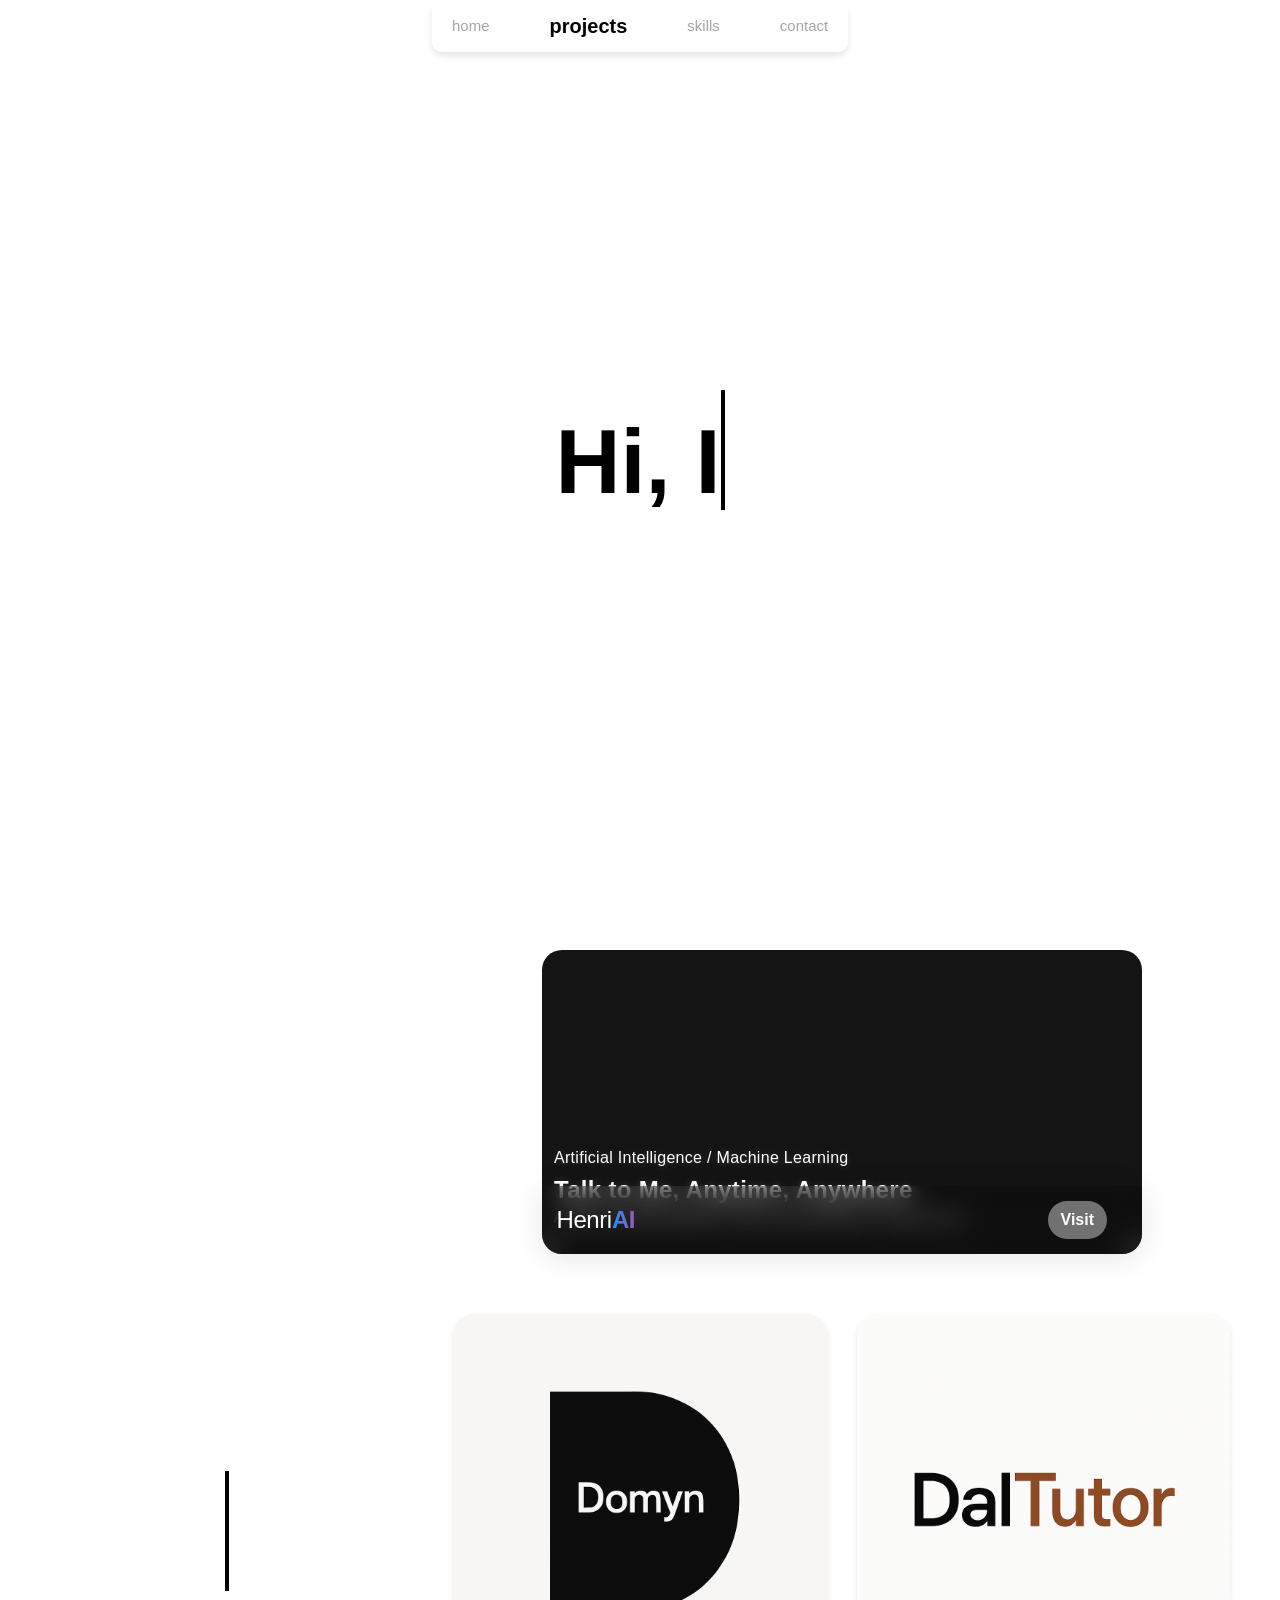
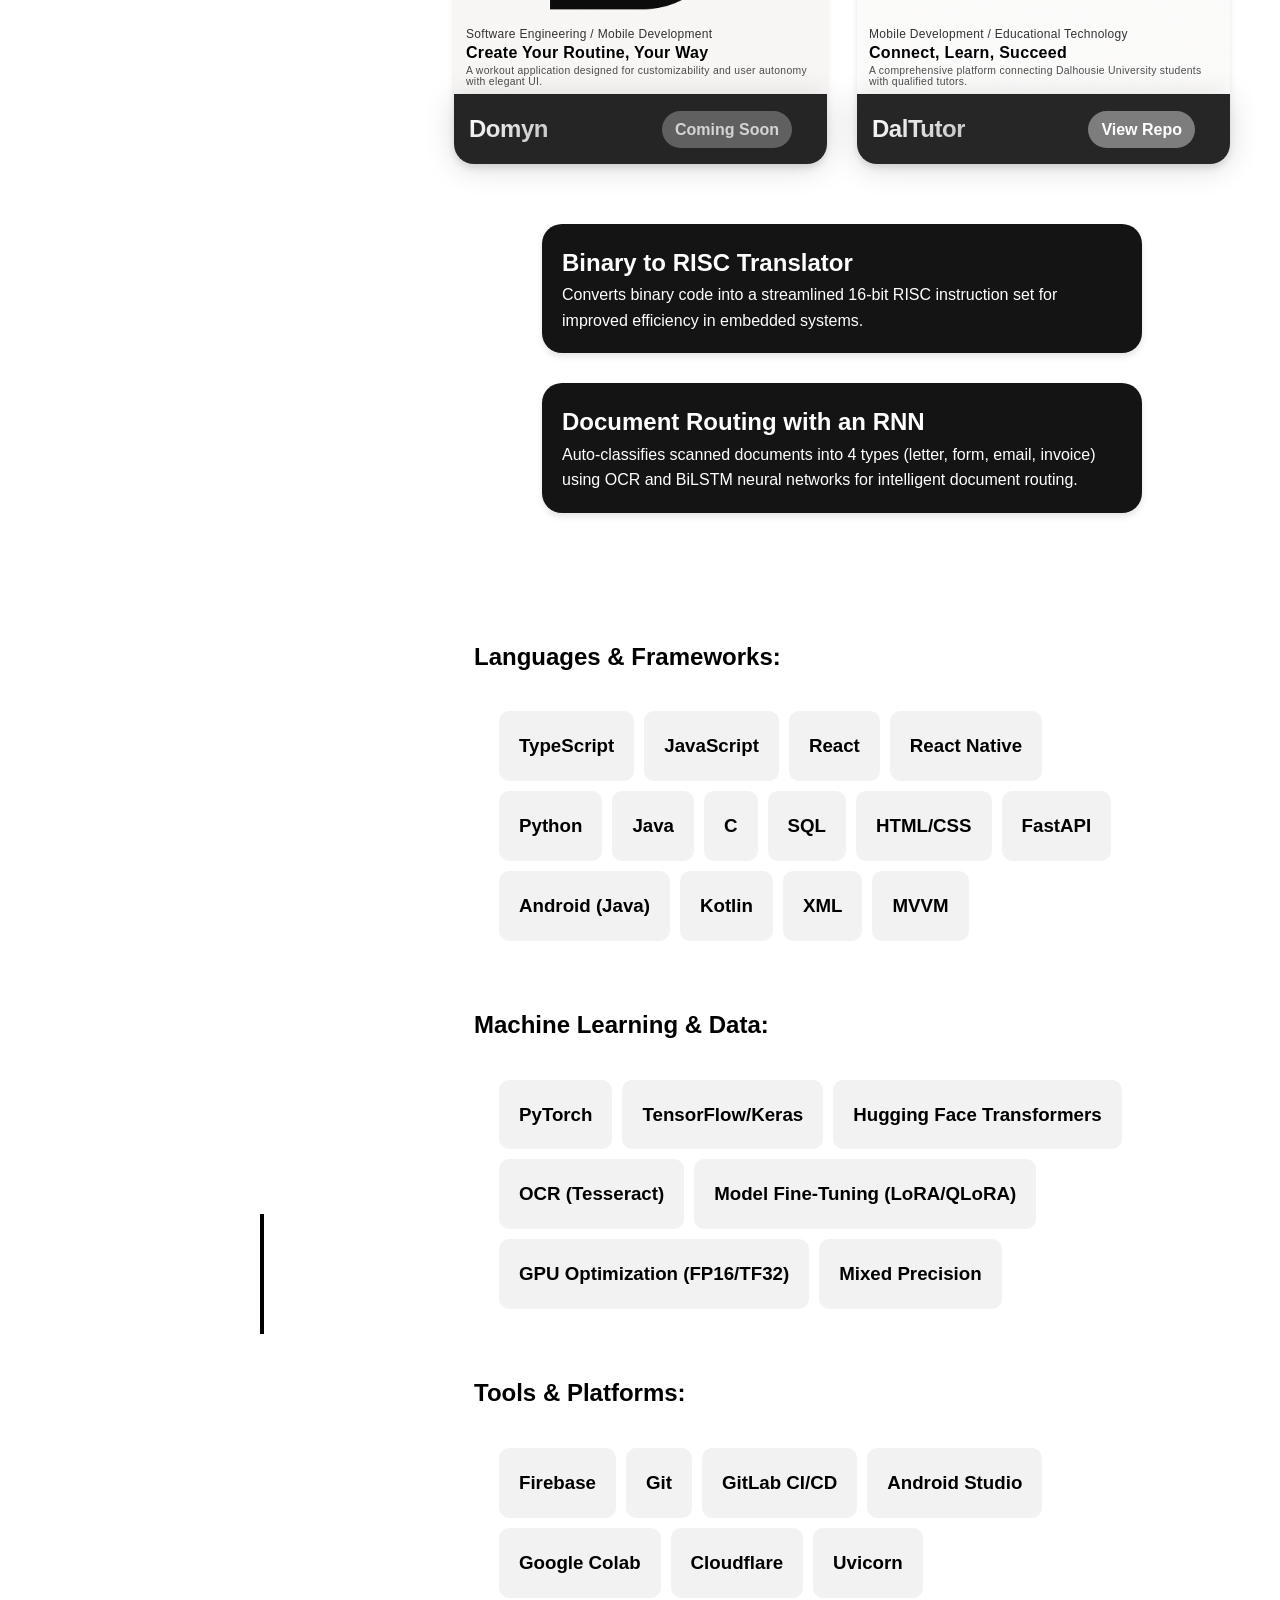
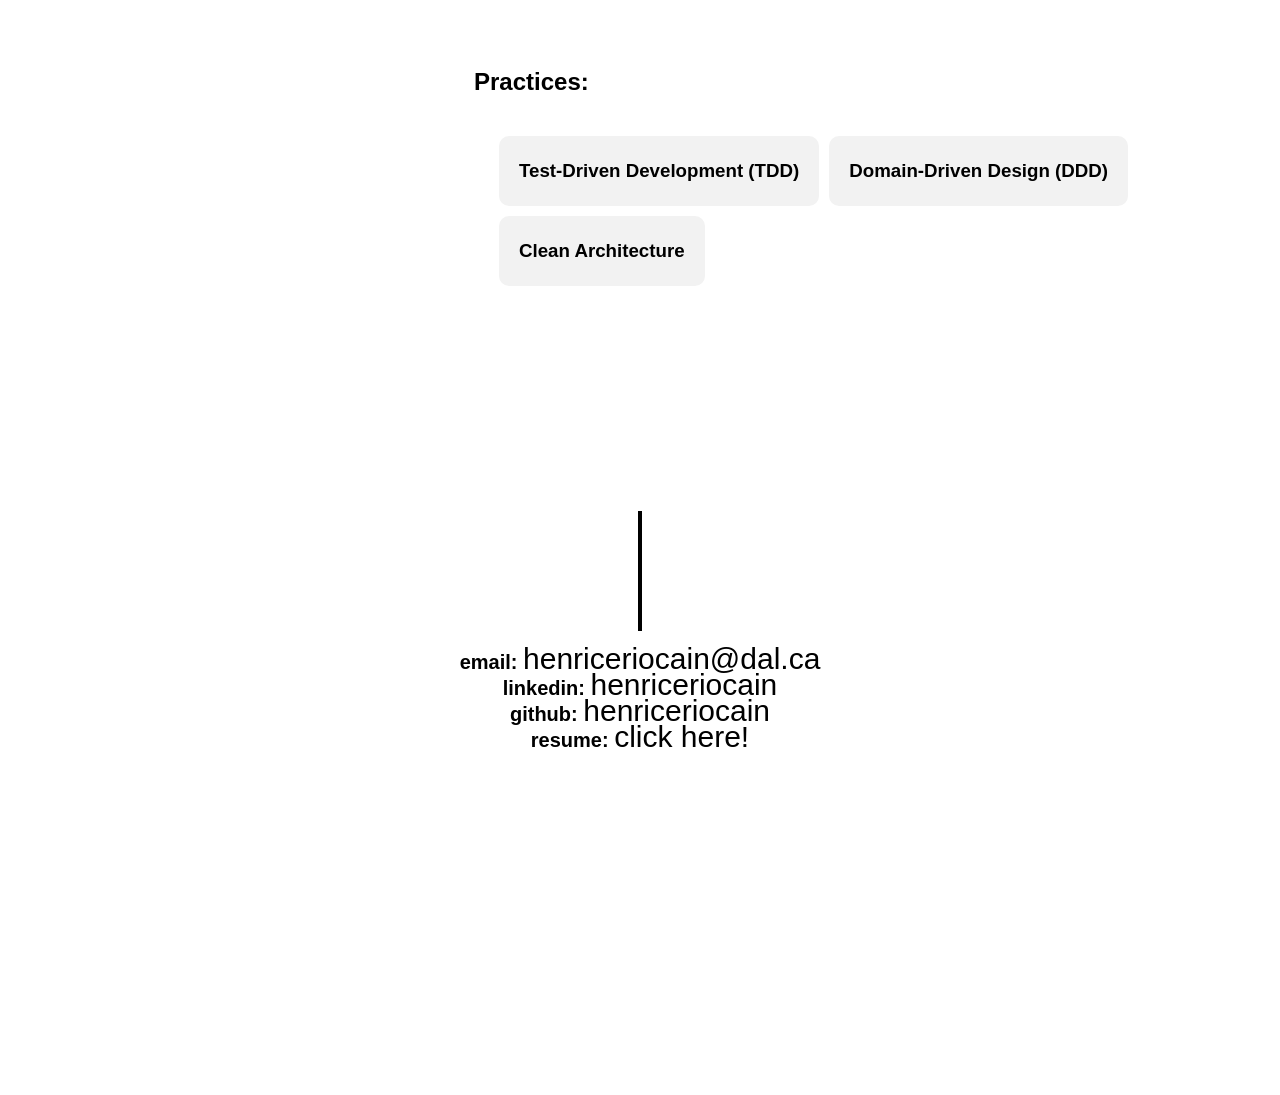
==== index.html @ b4a32570 "Updated resume and added new section" ====
<!DOCTYPE html>
<html lang="en">
  <head>
    <meta charset="UTF-8" />
    <meta name="viewport" content="width=device-width, initial-scale=1.0"/>
    <title>hnricriocnprtfo</title>
    <link rel="stylesheet" href="styles.css"/>

    <!-- ======================================
          FAVICONS
    ====================================== -->
    <link rel="apple-touch-icon" sizes="180x180" href="favicons/apple-touch-icon.png">
    <link rel="icon" type="image/png" sizes="32x32" href="favicons/favicon-32x32.png">
    <link rel="icon" type="image/png" sizes="16x16" href="favicons/favicon-16x16.png">
    <link rel="icon" type="image/png" sizes="192x192" href="favicons/android-chrome-192x192.png">
    <link rel="icon" type="image/png" sizes="512x512" href="favicons/android-chrome-512x512.png">
    <link rel="icon" type="image/x-icon" href="favicons/favicon.ico">
  </head>
  
  <body>
    <!-- ======================================
          NAVIGATION BAR
    ====================================== -->
    <nav class="navbar">
      <a href="#home">home</a>
      <a href="#projects">projects</a>
      <a href="#skills">skills</a>
      <a href="#contact">contact</a>
    </nav>

    <!-- ======================================
          HOME SECTION
    ====================================== -->
    <div class="sway-element">
      <section id="home" class="hidden">
        <h1 id="typingTarget" class="hidden" aria-live="polite"></h1>
      </section>
    </div>

    <!-- ======================================
          PROJECTS SECTION
    ====================================== -->
    <section id="projects" class="sway-element">
      <div class="projects-container">
        
        <div class="projects-title hidden">
          <h2 id="projectsTypingTarget" aria-live="polite"></h2>
        </div>

        <div class="projects-cards">
          
          <!-- TOP ROW - HENRI.AI (FULL WIDTH) -->
          <div class="projects-top-row hidden">
            <div class="card2">
              <div class="henriAI-container">
                <div class="henriAI-top">
                  <video autoplay loop muted playsinline>
                    <source src="Henri.AI/Henri AI Backdrop.mp4" type="video/mp4">
                    Your browser does not support the video tag.
                  </video>
                  <div class="text-overlay">
                    <p id="top-text" class="glass-text">Artificial Intelligence / Machine Learning</p>
                    <h1 class="glass-text">Talk to Me, Anytime, Anywhere</h1>
                    <p id="bottom-text" class="glass-text">A personal chatbot designed to reflect my personality and, frankly, be me.</p>
                  </div>
                </div>
                
                <!-- Bottom Label -->
                <div class="henriAI-bottom">
                  <div class="brand-title">
                      Henri<span class="ai-highlight">AI</span>       
                  </div>
                  <a href="https://henriai.ca" target="_blank" rel="noopener noreferrer" style="text-decoration: none;">
                    <div id="visit-button">Visit</div>
                  </a>                  
                </div>                

              </div>
              
              <div class="card2-hiddencontent">
                <div>
                  <h4>Demo</h4>
                  <div style="position: relative; padding-bottom: 56.25%; height: 0; overflow: hidden; max-width: 100%; background: #000; border-radius: 10px; margin-bottom: 30px;">
                    <iframe src="https://www.youtube.com/embed/qJVztigMnhM" 
                            style="position: absolute; top: 0; left: 0; width: 100%; height: 100%; border: 0;" 
                            allow="accelerometer; autoplay; clipboard-write; encrypted-media; gyroscope; picture-in-picture" 
                            allowfullscreen>
                    </iframe>
                  </div>
                </div>
                <div>
                  <h4>Overview</h4>
                  <p>
                    HenriAI is a fine-tuned conversational model built on <b>GPT-J-6B</b> using <b>QLoRA</b> (4-bit NF4, double quantization) with <b>LoRA</b> adapters on attention and MLP modules. Training uses a curated Q&A/instruction dataset tokenized to <b>512</b> tokens, <b>batch size 28</b>, <b>5 epochs</b>, <b>AdamW + cosine decay</b>, gradient accumulation, and gradient checkpointing; adapters are checkpointed each epoch for A/B selection and rollback. Inference loads the 4-bit base plus adapters via <b>PEFT</b> and serves a <b>FastAPI/Uvicorn</b> API with <b>/generate</b>, <b>/auth</b>, and <b>/healthz</b>; generation supports temperature/top-p and returns latency. Security and integration include <b>server-side password</b>, <b>CORS allowlist</b> to production domains, and exposure to the website via a <b>Cloudflare tunnel</b> with a runtime-injected API URL. Stack: PyTorch, Transformers, PEFT, BitsAndBytes, Accelerate, FastAPI, Uvicorn, Cloudflared, Colab A100.
                  </p>
                </div>
                <div>
                  <h4>Technical Highlights</h4>
                  <p>• <b>QLoRA</b> fine-tune of <b>GPT-J-6B</b> (4-bit <b>NF4</b> + double quant) with <b>LoRA</b> adapters across attention and MLP layers.</p>
                  <p>• Standardized <b>Q&A/instruction data pipeline</b> at <b>512-token</b> context for supervised causal training.</p>
                  <p>• Training regime: <b>AdamW</b> with <b>cosine schedule</b>, <b>gradient checkpointing/accumulation</b> for single-GPU efficiency.</p>
                  <p>• Versioned <b>LoRA adapter artifacts</b> enabling <b>A/B model selection</b> and rapid rollback.</p>
                  <p>• Production inference API (<b>FastAPI</b>): <b>/generate</b> with temperature/top-p controls, <b>/healthz</b>; low-latency <b>FP16/AMP</b> decoding.</p>
                  <p>• Security & integration: <b>server-side auth</b>, strict <b>CORS allowlist</b>, <b>Cloudflare tunnel</b> powering live calls from henriai.ca.</p>
                </div>
                <div>
                  <h4>Features</h4>
                  <p>• Fine-tuned <b>GPT-J-6B</b> via <b>QLoRA</b> (4-bit <b>NF4</b>, <b>LoRA</b> on attention + MLP) for conversational Q&A.</p>
                  <p>• <b>512-token</b> context encoding with standardized <b>Question/Answer</b> prompt template.</p>
                  <p>• <b>/generate</b> API with <b>max_new_tokens</b>, <b>temperature</b>, and <b>top_p</b> controls; returns response + <b>latency</b>.</p>
                  <p>• Mixed-precision (<b>FP16/AMP</b>) decoding with <b>caching</b> for low-latency inference.</p>
                  <p>• Versioned <b>LoRA adapters</b> (per-epoch) for <b>A/B selection</b> and instant rollback.</p>
                  <p>• Health & auth endpoints: <b>/healthz</b> and <b>/auth</b> (server-side secret).</p>
                  <p>• Strict <b>CORS allowlist</b> to production domains; no client-side secret exposure.</p>
                  <p>• Public access via <b>Cloudflare tunnel</b>; runtime API base injected into the frontend (<b>window.COLAB_API_URL</b>).</p>
                </div>
                <div>
                  <h4>Repository</h4>
                  <p>
                    <a href="https://github.com/henriceriocain/HenriAI" class="repo_link" target="_blank" rel="noopener noreferrer">Press on me!</a>
                  </p>
                </div>
              </div>
            </div>
          </div>

          <!-- BOTTOM ROW - DOMYN AND DALTUTOR (SIDE BY SIDE) -->
          <div class="projects-bottom-row hidden">
            <div class="projects-bottom-left">
              <div class="card3">
                <div class="domyn-container">
                  <div class="domyn-top">
                    <div class="domyn-background-image"></div>
                  </div>
                  
                  <div class="text-overlay domyn-text-overlay">
                    <p id="domyn-top-text" class="domyn-glass-text">Software Engineering / Mobile Development</p>
                    <h1 class="domyn-glass-text">Create Your Routine, Your Way</h1>
                    <p id="domyn-bottom-text" class="domyn-glass-text">A workout application designed for customizability and user autonomy with elegant UI.</p>
                  </div>
                  
                  <!-- Bottom Label -->
                  <div class="domyn-bottom">
                    <div class="brand-title">
                        <span class="domyn-highlight">Domyn</span>       
                    </div>
                    <div id="domyn-visit-button">Coming Soon</div>                 
                  </div>                
                </div>
                
                <div class="card3-hiddencontent">
                  <div>
                    <h4>September Update</h4>
                    <div style="position: relative; padding-bottom: 56.25%; height: 0; overflow: hidden; max-width: 100%; background: #000; border-radius: 10px; margin-bottom: 30px;">
                      <iframe src="https://www.youtube.com/embed/egimqcMsWgI" 
                              style="position: absolute; top: 0; left: 0; width: 100%; height: 100%; border: 0;" 
                              allow="accelerometer; autoplay; clipboard-write; encrypted-media; gyroscope; picture-in-picture" 
                              allowfullscreen>
                      </iframe>
                    </div>
                  </div>
                  <div>
                    <h4>Why Domyn?</h4>
                    <p>Throughout my fitness journey, I've tested countless workout applications and found them frustrating to use. Most were overly complicated, forcing me into workouts I didn't want to do. They had intrusive advertisements and poor design that completely ruined the experience. When basic functionality was locked behind paywalls, I ended up just using my notes app to track progress. I built Domyn to solve these problems - giving users complete control over their workouts without the BS.</p>
                  </div>
                  <div>
                    <h4>Overview</h4>
                    <p>
                      Domyn is a comprehensive workout application built from the ground up as a solo software engineering project. It empowers users to create fully customized workout routines with complete autonomy over their fitness journey, featuring an elegant and intuitive user interface designed for seamless user experience.
                    </p>
                  </div>
                  <div>
                    <h4>Technical Highlights</h4>
                    <p><b>Large-Scale Architecture (73,768+ LOC):</b> Modular codebase with 37+ directories including services/, hooks/, utils/, components/, and types/ with 100% TypeScript implementation.</p>
                    <p><b>React Native & Expo Stack:</b> Built with React Native 0.79.2, Expo SDK 53, React 19, and Expo Router 5.0 for file-based navigation with typed routes.</p>
                    <p><b>Firebase Backend Integration:</b> Complex data modeling with 15+ specialized services, real-time synchronization, and reference-based architecture eliminating data duplication.</p>
                    <p><b>Performance Optimization:</b> Custom hook architecture with 50+ specialized hooks, React.useMemo/useCallback throughout, and O(1) exercise history tracking.</p>
                    <p><b>Advanced Data Management:</b> Multi-layer caching with EnhancedCacheManager, automatic PR detection across 3 exercise types, and optimistic updates for real-time workout tracking.</p>
                    <p><b>Production-Ready Features:</b> Comprehensive error handling with ServiceError system, type-safe constants preventing runtime errors, and Jest testing infrastructure.</p>
                  </div>
                  <div>
                    <h4>Features</h4>
                    <p><b>Complete Customizability:</b> Users have full control over every aspect of their workout routines.</p>
                    <p><b>Intuitive Design:</b> Clean, modern interface that prioritizes user experience and accessibility.</p>
                    <p><b>User Autonomy:</b> No restrictions or predefined limitations - build workouts exactly how you want.</p>
                  </div>
                  <div>
                    <h4>Development Journey</h4>
                    <p>Developed entirely as a solo project, showcasing full-stack mobile development capabilities.</p>
                    <p>Focus on delivering a premium user experience with powerful customization features.</p>
                    <p>Demonstrates proficiency in UI/UX design, software architecture, and mobile development.</p>
                  </div>
                  <div>
                    <h4>Repository</h4>
                    <p>
                      <a href="#" class="repo_link" target="_blank" rel="noopener noreferrer">Available upon release</a>
                    </p>
                  </div>
                </div>
              </div>
            </div>

            <div class="projects-bottom-right">
              <div class="card4">
                <div class="daltutor-container">
                  <div class="daltutor-top">
                    <div class="daltutor-background-image"></div>
                  </div>
                  
                  <div class="text-overlay daltutor-text-overlay">
                    <p id="daltutor-top-text" class="daltutor-glass-text">Mobile Development / Educational Technology</p>
                    <h1 class="daltutor-glass-text">Connect, Learn, Succeed</h1>
                    <p id="daltutor-bottom-text" class="daltutor-glass-text">A comprehensive platform connecting Dalhousie University students with qualified tutors.</p>
                  </div>
                  
                  <!-- Bottom Label -->
                  <div class="daltutor-bottom">
                    <div class="brand-title">
                        <span class="daltutor-highlight">DalTutor</span>       
                    </div>
                    <a href="https://github.com/henriceriocain/DalTutor" target="_blank" rel="noopener noreferrer" style="text-decoration: none;">
                      <div id="daltutor-visit-button">View Repo</div>
                    </a>                 
                  </div>                
                </div>
                
                <div class="card4-hiddencontent">
                  <div>
                    <h4>Demo</h4>
                    <div style="position: relative; padding-bottom: 56.25%; height: 0; overflow: hidden; max-width: 100%; background: #000; border-radius: 10px; margin-bottom: 30px;">
                      <iframe src="https://www.youtube.com/embed/n2emaKglyhY?si=2HFNXs-A-Tab5qnR"
                              style="position: absolute; top: 0; left: 0; width: 100%; height: 100%; border: 0;"
                              allow="accelerometer; autoplay; clipboard-write; encrypted-media; gyroscope; picture-in-picture"
                              allowfullscreen>
                      </iframe>
                    </div>
                  </div>
                  <!-- App Store-style preview carousel -->
                  <div class="daltutor-previews" role="region" aria-label="DalTutor app previews">
                    <img src="DalTutor/Preview1.png" alt="DalTutor app preview 1" loading="lazy" />
                    <img src="DalTutor/Preview2.png" alt="DalTutor app preview 2" loading="lazy" />
                    <img src="DalTutor/Preview3.png" alt="DalTutor app preview 3" loading="lazy" />
                  </div>
                  <div>
                    <h4>Why DalTutor?</h4>
                    <p>University students often struggle to find qualified tutors who understand their specific coursework and learning needs. Existing tutoring platforms lack university-specific features and fail to build trust between students and tutors. We created DalTutor to solve these problems by providing a dedicated platform for Dalhousie University students to connect with verified peer tutors.</p>
                  </div>
                  <div>
                    <h4>Overview</h4>
                    <p>
                      This app is a simple hub that connects students and tutors for on‑campus learning. Students can find the right help by searching for tutorials or tutors by topic, location, fee, degree, or rating, or by browsing a Google Maps view of campus buildings to see what’s happening nearby. Tapping a result opens clear details—time, place, description, capacity, and tutor info—so students can register quickly for free or paid sessions, with integrated payment processing for paid bookings. Tutors can turn on “Tutor Tools” in their profile to post and manage their own tutorials, set the schedule, location and capacity, and see who’s registered. A Community tab lets everyone start threads, reply, and star useful posts, making it easy to share tips and ask questions. Profiles and reviews help students choose confidently, while notifications keep users up to date on registrations and community activity.
                    </p>
                  </div>
                  <div>
                    <h4>Key Features</h4>
                    <ul class="feature-list">
                      <li><b>Find Tutorials Fast:</b> Search by topic, fee, location, degree, or rating—or browse the campus map.</li>
                      <li><b>One‑Tap Registration:</b> Sign up in seconds; integrated PayPal handles paid sessions smoothly.</li>
                      <li><b>Tutor Tools:</b> Post tutorials with schedule, capacity, fee, and on‑campus location selection.</li>
                      <li><b>Live Availability:</b> See spots left and get real‑time updates as sessions fill.</li>
                      <li><b>Community Threads:</b> Ask questions, share tips, reply, and star helpful posts.</li>
                      <li><b>Profiles & Reviews:</b> View tutor bios, ratings, and recent reviews to choose confidently.</li>
                      <li><b>Smart Notifications:</b> Stay on top of registrations, updates, and community activity.</li>
                      <li><b>Campus Map View:</b> Pins highlight buildings with upcoming sessions; jump straight to location lists.</li>
                    </ul>
                  </div>
                  <div>
                    <h4>Technical Highlights</h4>
                    <ul class="tech-list">
                      <li><b>Location‑Based Discovery (Google Maps SDK):</b> 19 curated DAL buildings, placeId‑based marker grouping, and deep links to location‑specific sessions.</li>
                      <li><b>Faceted Search (MVVM, 6 ViewModels):</b> Topic/location/fee/degree/rating filters with RecyclerView adapter swap for Tutors vs Tutorials and client‑side filtering over cached RTDB snapshots.</li>
                      <li><b>In‑App Payments (PayPal SDK, sandbox):</b> Seamless free/paid registration flow with robust UI state and error handling.</li>
                      <li><b>Realtime UX (Firebase + FCM):</b> ValueEventListener‑driven capacity/listing updates, unified notifications across 2 RTDB nodes with a 99+ unread badge, plus FCM push (NotificationChannel, deep links).</li>
                      <li><b>Data Consistency & Access Control:</b> Atomic multi‑path writes for replies/stars (O(1) write batch), author‑only edits, timestamp‑indexed reads, and guardrails for Tutor Tools (can’t disable with upcoming sessions).</li>
                    </ul>
                  </div>
                  <div>
                    <h4>Background</h4>
                    <p>
                      Developed as a collaborative team project showcasing agile development practices and comprehensive feature implementation. Successfully delivered 10+ major user stories including payment integration, location services, and role-based functionality. It began as a group project for my CSCI 3130 Software Engineering course; however, due to technical debt, it was incomplete. I then took initiative to deliver a complete overhaul of the application—end‑to‑end—refactoring the architecture and data model, rebuilding core user flows, paying down technical debt, and adding extensive features, performance improvements, and production‑ready polish.
                    </p>
                  </div>
                </div>
              </div>
            </div>
          </div>

          <!-- LOWER PROJECTS (BINARY TRANSLATOR & DOCUMENT ROUTING) -->
          <div class="lower-projects hidden">
            <!-- BINARY TRANSLATOR CARD -->
            <div class="card binaryTranslator-card">
              <div class="card-header">
                <h2>Binary to RISC Translator</h2>
                <p class="brief-description">
                  Converts binary code into a streamlined 16-bit RISC instruction set for improved efficiency in embedded systems.
                </p>
              </div>
              <div class="card-content hidden-content">
                <div class="detailed-overview">
                  <h4>Overview</h4>
                  <p>
                    Cachexx is a binary-to-16-bit RISC instruction set conversion tool. It streamlines data processing for embedded systems by translating binary code into a simplified RISC format, demonstrating low-level programming and instruction set design skills.
                  </p>
                </div>
                <div>
                  <h4>Technical Highlights</h4>
                  <p><b>Binary to RISC Conversion:</b> Creates compact, 16-bit RISC instructions.</p>
                  <p><b>Custom Opcode Mapping:</b> Optimizes processing speed and memory usage.</p>
                  <p><b>Memory Efficiency:</b> Ideal for resource-constrained systems.</p>
                </div>
                <div>
                  <h4>Repository</h4>
                  <p>
                    <a href="https://github.com/henriceriocain/Binary_Translator"
                       class="repo_link"
                       target="_blank"
                       rel="noopener noreferrer">
                      Press on me!
                    </a>
                  </p>
                </div>
              </div>
            </div>

            <!-- DOCUMENT ROUTING RNN CARD -->
            <div class="card documentRouting-card">
              <div class="card-header">
                <h2>Document Routing with an RNN</h2>
                <p class="brief-description">
                  Auto-classifies scanned documents into 4 types (letter, form, email, invoice) using OCR and BiLSTM neural networks for intelligent document routing.
                </p>
              </div>
              <div class="card-content hidden-content">
                <div class="detailed-overview">
                  <h4>Overview</h4>
                  <p>
                    A document classification system that mirrors real-world document routing workflows used in title and escrow processing. The system leverages OCR to extract text from scanned images, then employs a Bidirectional LSTM (BiLSTM) recurrent neural network to analyze word sequences and classify documents into four categories: letters, forms, emails, and invoices. Built on the RVL-CDIP dataset, this text-only approach demonstrates how sequential models can understand document structure through natural language patterns.
                  </p>
                </div>
                <div>
                  <h4>Technical Highlights</h4>
                  <p><b>OCR Pipeline:</b> Pytesseract (Tesseract wrapper) integration converts scanned images to text, preserving document structure through sequential word order.</p>
                  <p><b>BiLSTM Architecture:</b> Bidirectional LSTM (128 hidden units) reads text both forward and backward to capture contextual relationships in document headers, lines, and signatures.</p>
                  <p><b>Text Processing Pipeline:</b> Keras TextVectorization layer with 20K vocabulary, 300-token sequences, and padding/truncation for consistent input dimensions across all documents.</p>
                  <p><b>Training Pipeline:</b> 4000 training samples across 4 balanced classes, 3 epochs with AdamW optimizer, achieving ~83% test accuracy on 476 validation samples.</p>
                  <p><b>Real-Time Prediction:</b> predict_image() function accepts unseen scanned pages, performs OCR + tokenization, and returns class + confidence scores for production deployment.</p>
                  <p><b>Production-Ready Dataset:</b> RVL-CDIP streaming from Hugging Face with per-class sampling (1000 train, 120 test per category) for balanced model performance.</p>
                </div>
                <div>
                  <h4>Features</h4>
                  <p><b>Multi-Class Classification:</b> Accurately distinguishes between 4 document types with softmax activation for probabilistic predictions.</p>
                  <p><b>RNN-Based Understanding:</b> BiLSTM captures sequential patterns in document text, understanding context that simple bag-of-words models miss.</p>
                  <p><b>Real-World Dataset:</b> Trained on RVL-CDIP, a public dataset of real scanned documents, ensuring practical applicability.</p>
                  <p><b>Inference API:</b> predict_image() function accepts PIL images, performs OCR, tokenization, and returns class prediction with confidence scores.</p>
                  <p><b>Validation Metrics:</b> Comprehensive evaluation with accuracy tracking, confusion matrix support for error analysis.</p>
                </div>
                <div>
                  <h4>Why RNN/Text-Only?</h4>
                  <p>
                    OCR extracts structured text that LSTMs can process sequentially, capturing document flow (headers → body → signatures). This text-only approach keeps the model simple and interpretable without requiring complex computer vision transformers, while still achieving strong classification performance by leveraging the inherent sequential nature of document content.
                  </p>
                </div>
                <div>
                  <h4>Repository</h4>
                  <p>
                    <a href="https://github.com/henriceriocain/Document_Classifier_RNN"
                       class="repo_link"
                       target="_blank"
                       rel="noopener noreferrer">
                      Press on me!
                    </a>
                  </p>
                </div>
              </div>
            </div>
          </div>

        </div>
      </div>
      </div>
    </section>

    <!-- ======================================
          SKILLS SECTION
    ====================================== -->
    <section id="skills" class="sway-element">
      <div class="skills-container">
        
        <div class="skills-title hidden">
          <h2 id="skillsTypingTarget" aria-live="polite"></h2>
        </div>

        <div class="skills-content">
          <div class="skill-section hidden">
            <h2>Languages & Frameworks:</h2>
            <div class="skillsContainer">
              <div><h3>TypeScript</h3></div>
              <div><h3>JavaScript</h3></div>
              <div><h3>React</h3></div>
              <div><h3>React Native</h3></div>
              <div><h3>Python</h3></div>
              <div><h3>Java</h3></div>
              <div><h3>C</h3></div>
              <div><h3>SQL</h3></div>
              <div><h3>HTML/CSS</h3></div>
              <div><h3>FastAPI</h3></div>
              <div><h3>Android (Java)</h3></div>
              <div><h3>Kotlin</h3></div>
              <div><h3>XML</h3></div>
              <div><h3>MVVM</h3></div>
            </div>
          </div>
          <div class="skill-section hidden">
            <h2>Machine Learning & Data:</h2>
            <div class="skillsContainer">
              <div><h3>PyTorch</h3></div>
              <div><h3>TensorFlow/Keras</h3></div>
              <div><h3>Hugging Face Transformers</h3></div>
              <div><h3>OCR (Tesseract)</h3></div>
              <div><h3>Model Fine-Tuning (LoRA/QLoRA)</h3></div>
              <div><h3>GPU Optimization (FP16/TF32)</h3></div>
              <div><h3>Mixed Precision</h3></div>
            </div>
          </div>
          <div class="skill-section hidden">
            <h2>Tools & Platforms:</h2>
            <div class="skillsContainer">
              <div><h3>Firebase</h3></div>
              <div><h3>Git</h3></div>
              <div><h3>GitLab CI/CD</h3></div>
              <div><h3>Android Studio</h3></div>
              <div><h3>Google Colab</h3></div>
              <div><h3>Cloudflare</h3></div>
              <div><h3>Uvicorn</h3></div>
            </div>
          </div>
          <div class="skill-section hidden">
            <h2>Practices:</h2>
            <div class="skillsContainer">
              <div><h3>Test-Driven Development (TDD)</h3></div>
              <div><h3>Domain-Driven Design (DDD)</h3></div>
              <div><h3>Clean Architecture</h3></div>
            </div>
          </div>
        </div>

      </div>
    </section>

    <!-- ======================================
          CONTACT SECTION
    ====================================== -->
    <section id="contact" class="sway-element">
      <div class="contact-title hidden">
        <h2 id="contactTypingTarget" aria-live="polite"></h2>
      </div>
      <div class="hidden">
        <p><b>email:</b> <span id="contactEmail">henriceriocain@dal.ca</span></p>
        <p><b>linkedin:</b> <a href="https://www.linkedin.com/in/henriceriocain/" target="_blank" rel="noopener noreferrer">henriceriocain</a></p>
        <p><b>github:</b> <a href="https://github.com/henriceriocain" target="_blank" rel="noopener noreferrer">henriceriocain</a></p>
        <p><b>resume:</b> <a href="ResumeHenriCerioCain.pdf" target="_blank" rel="noopener noreferrer">click here!</a></p>
      </div>
    </section>

    <!-- ======================================
          JAVASCRIPT FILE
    ====================================== -->
    <script src="script.js"></script>
  </body>
</html>
---- styles.css ----
/* ======================================
   UNIVERSAL STYLES
====================================== */
* {
  margin: 0;
  padding: 0;
  box-sizing: border-box;
}

html {
  scroll-behavior: smooth;
}

body {
  font-family: -apple-system, BlinkMacSystemFont, "Segoe UI", Roboto, "Helvetica Neue", Arial, sans-serif;
  background-color: #FFFFFF;
  color: #000000;
  line-height: 1.6;
}

body.expanded-mode {
  overflow: hidden;
}

/* ======================================
   ANIMATION CLASSES
====================================== */
.sway-element {
  transition: transform 0.1s ease-out;
}

@keyframes bounceBack {
  0% { transform: translateY(0); }
  35% { transform: translateY(-15px); }
  65% { transform: translateY(6px); }
  85% { transform: translateY(0); }
  100% { transform: translateY(0); }
}

.hidden {
  opacity: 0;
  transform: translateY(20px);
  transition: opacity 0.3s ease, transform 0.7s ease;
}

.show {
  opacity: 1;
  transform: translateY(0);
}

/* ======================================
   TYPING ANIMATION
====================================== */
#typingTarget,
#projectsTypingTarget,
#skillsTypingTarget,
#contactTypingTarget {
  display: inline-block;
  border-right: 4px solid #000000;
  height: 120px; /* Adjust this value based on your needs */
  white-space: nowrap;
  overflow: hidden;
}

@keyframes blink {
  0%, 50% { border-color: #000000; }
  50.01%, 100% { border-color: transparent; }
}

.blink {
  animation: blink 1.14s steps(1, start) infinite;
}

/* ======================================
   NAVBAR
====================================== */
.navbar {
  position: fixed;
  top: 0;
  left: 50%;
  transform: translateX(-50%);
  display: flex;
  flex-direction: row; 
  justify-content: center;
  align-items: center;
  gap: 20px;
  text-align: center;
  z-index: 10000;
  opacity: 1;
  visibility: visible;
  pointer-events: auto;
  transition: transform 0.25s, opacity 0.25s, visibility 0.25s;
  background: rgba(255, 255, 255, 0.7);
  backdrop-filter: blur(10px);
  border-radius: 10px;
  box-shadow: 0 4px 6px rgba(0, 0, 0, 0.1);
}

.navbar a {
  margin: 10px 20px;
  text-decoration: none;
  color: #A3A3A3;
  font-size: 15px;
  transition: font-size 0.3s ease, color 0.3s ease;
}

.navbar a:hover {
  color: #000000;
}

.navbar a.active-link {
  font-size: 20px;
  font-weight: bold;
  color: #000000;
}

body.expanded-mode .navbar {
  transform: translate(-50%, -100%);
  opacity: 0;
  visibility: hidden;
  pointer-events: none;
}

/* ======================================
   HOME SECTION
====================================== */
#home {
  width: 100vw;
  height: 100vh;
  display: flex;
  justify-content: center;
  align-items: center;
}

#home h1 {
  font-size: 90px;
  text-align: center;
  color: #000000;
}

/* ======================================
   PROJECTS SECTION
====================================== */
#projects {
  display: flex;
  justify-content: center;
  align-items: flex-start;
  min-height: 100vh;
  padding: 50px;
  box-sizing: border-box;
}

.projects-container {
  display: flex;
  flex-direction: row;
  width: 100%;
  max-width: 1200px;
  gap: 50px;
}

.projects-title {
  flex: 0 0 30%;
  display: flex;
  align-items: center;
  justify-content: center;
}

.projects-title h2 {
  font-size: 70px;
  text-align: center;
  color: #000000;
}

.projects-cards {
  flex: 1;
  display: flex;
  flex-direction: column;
  align-items: center;
  gap: 30px;
}

/* ======================================
   NEW DESKTOP/TABLET LAYOUT (ABOVE 700PX)
====================================== */
@media (min-width: 701px) {
  .lower-projects {
    display: none;
  }

  .projects-top-row {
    width: 100%;
    display: flex;
    justify-content: center;
    margin-bottom: 30px;
  }

  .projects-top-row .card2 {
    width: 100%;
    max-width: 600px;
  }

  .projects-top-row .henriAI-container,
  .projects-top-row .henriAI-top,
  .projects-top-row .henriAI-top video {
    width: 100%;
  }

  .projects-bottom-row {
    width: 100%;
    display: flex;
    justify-content: center;
    gap: 30px;
    margin-bottom: 30px;
  }

  .projects-bottom-left,
  .projects-bottom-right {
    flex: 1;
    display: flex;
    justify-content: center;
    max-width: 50%;
  }

  .projects-bottom-left .card3,
  .projects-bottom-right .card4 {
    width: 100%;
    max-width: 600px;
  }
}

.lower-projects {
  display: flex;
  flex-direction: column;
  justify-content: center;
  align-items: center;
  gap: 30px;
  width: 100%;
  max-width: 600px;
}

.lower-projects .card {
  width: 100%;
  max-width: 600px;
}

/* ======================================
   CARD2 HENRI.AI (BASIC STATES)
====================================== */
.card2 .henriAI-container {
  opacity: 1;
  transition: opacity 0.2s ease-in-out;
}

.hidden-state.card2 .henriAI-container {
  opacity: 0;
}

.card2:not(.hidden-state) .henriAI-container {
  opacity: 1;
}

/* ======================================
   HENRI.AI SECTION (CARD2 STYLING)
====================================== */
.card2 {
  width: 100%;
  max-width: 600px;
  background: #141414;
  border-radius: 20px;
  transition: transform 0.4s cubic-bezier(0.4, 0, 0.2, 1);
}

.henriAI-container {
  display: flex;
  flex-direction: column;
  align-items: center;
  max-width: 600px;
  margin: 0 auto; 
  border-radius: 20px;
}

.henriAI-top {
  position: relative;
  width: 100%;
  margin-bottom: -60px;
}

.henriAI-top video {
  width: 100%;
  height: auto;
  border-radius: 20px;
  display: block;
}

.glass-text {
  color: rgba(255, 255, 255, 9);
  text-shadow: 0 1px 8px rgba(255, 255, 255, 0.2);
  letter-spacing: 0.3px;
}

.text-overlay {
  position: absolute;
  top: 65%;
  left: 2%;
  color: #FFFFFF;
}

.text-overlay h1 {
  font-size: 1.5em;
}

#top-text {
  font-size: 1em;
}

#bottom-text {
  font-size: 0.75em;
}

.henriAI-bottom {
  background: rgba(0, 0, 0, 0.23);
  border-radius: 16px;
  box-shadow: 0 4px 30px rgba(0, 0, 0, 0.1);
  backdrop-filter: blur(12.8px);
  -webkit-backdrop-filter: blur(12.8px);
  color: white;
  padding: 15px;
  border-radius: 0 0 20px 20px;
  width: 100%;
  margin-top: -4px;
  max-width: 600px;
  display: flex;
  justify-content: space-between;
  align-items: center;
  position: relative;
  z-index: 1;
}

.brand-title {
  font-size: 1.5rem;
  letter-spacing: -0.02em;
  display: inline-flex;
  align-items: center;
}

.ai-highlight {
  background: linear-gradient(90deg, #1e90ff, #9b59b6, #e74c3c, #1e90ff);
  background-size: 300% 300%;
  -webkit-background-clip: text;
  -webkit-text-fill-color: transparent;
  animation: gradient-animation 40s ease infinite;
  font-weight: 700;
}

@keyframes gradient-animation {
  0% { background-position: 0% 50%; }
  50% { background-position: 100% 50%; }
  100% { background-position: 0% 50%; }
}

#visit-button {
  background-color: rgba(212, 212, 212, 0.5);
  color: white;
  font-weight: bold;
  padding: 6px 13px;
  margin-right: 20px;
  border-radius: 35px; 
  cursor: pointer;
  text-align: center;
  transition: background-color 0.3s ease; 
}

#visit-button:hover {
  background-color: rgb(191, 191, 191); 
}

.card2-hiddencontent {
  max-width: 1000px;
  padding: 40px;
  background: #141414;
  border-radius: 0 0 20px 20px;
  opacity: 0;
  transform: translateY(20px);
  transition: opacity 0.3s ease, transform 0.3s ease;
  display: none;
}

.card2-hiddencontent h4 {
  font-size: 18px;
  margin-top: 30px;
  color: white;
}

.card2-hiddencontent p {
  font-size: 16px;
  margin-bottom: 10px;
  padding-left: 20px;
  color: #D0D0D0;
  line-height: 2;
}

.card2-hiddencontent .repo_link {
  color: rgb(10, 132, 255);
  text-decoration: none;
}

/* ======================================
   CARDS (COMMON TO .card & .card2)
====================================== */
.card {
  background: #141414;
  border-radius: 20px;
  padding: 20px;
  box-shadow: 0 4px 6px rgba(0,0,0,0.1);
  cursor: pointer;
  transition: transform 0.3s ease, box-shadow 0.3s ease;
  position: relative;
  width: 100%;
  color: #FFFFFF;
}

.card:hover, .card2:hover, .card3:hover, .card4:hover{
  transform: translateY(-10px);
  box-shadow: 0 10px 15px rgba(0,0,0,0.2);
}

.card-header,
.brief-description {
  opacity: 1;
  transition: opacity 0.2s ease-in-out;
}

.card.pressed .card-header,
.card.pressed .brief-description {
  opacity: 0;
}

.hidden-state .card-header,
.hidden-state .brief-description {
  opacity: 0;
}

.card-content {
  display: none;
}

.fullscreen-card .brief-description {
  display: none;
}

/* ======================================
   FULLSCREEN CARD
====================================== */
.fullscreen-card {
  max-width: none;
  position: fixed;
  top: 0;
  left: 0;
  width: 100vw;
  height: 100vh;
  z-index: 1000;
  background-color: #141414;
  overflow: auto;
  border-radius: 20px;
  box-shadow: none;
  cursor: auto;
  transition: all 0.4s cubic-bezier(0.4, 0, 0.2, 1);
  padding: 60px;
  transform: none !important;
}

.fullscreen-card .card-content {
  display: block;
  margin-top: 20px;
}

.fullscreen-card .card-content > div {
  margin-top: 40px;
}

.fullscreen-card .card-header h2,
.fullscreen-card .card-content {
  opacity: 0;
  transform: translateY(10px);
  transition: opacity 0.2s ease-in-out, transform 0.2s ease-in-out;
}

.fullscreen-card.content-ready .card-header h2 {
  font-size: 80px;
  margin-top: 30px;
  color: #FFFFFF;
}

.fullscreen-card.content-ready .card-content {
  display: block;
}

.fullscreen-card.content-visible .card-header h2,
.fullscreen-card.content-visible .card-content {
  opacity: 1;
  transform: translateY(0);
}

.fullscreen-card.closing .card-header h2,
.fullscreen-card.closing .card-content {
  opacity: 0;
  transform: translateY(10px);
  transition: opacity 0.2s ease-in-out, transform 0.2s ease-in-out;
}

.fullscreen-card.closing .card-content h4,
.fullscreen-card.closing .card-content p,
.fullscreen-card.closing .card-content div {
  opacity: 0;
  transform: translateY(10px);
  transition: opacity 0.2s ease-in-out, transform 0.2s ease-in-out;
}

/* ======================================
   DOMYN CARD STYLING (CARD3 - MATCHES HENRI.AI STRUCTURE)
====================================== */
.card3 .domyn-container {
  opacity: 1;
  transition: opacity 0.2s ease-in-out;
}

.hidden-state.card3 .domyn-container {
  opacity: 0;
}

.card3:not(.hidden-state) .domyn-container {
  opacity: 1;
}

.card3 {
  width: 100%;
  max-width: 600px;
  background: #f9f7f6;
  border-radius: 20px;
  transition: transform 0.4s cubic-bezier(0.4, 0, 0.2, 1);
  box-shadow: 0 4px 6px rgba(0,0,0,0.1);
}

.domyn-container {
  display: flex;
  flex-direction: column;
  align-items: center;
  max-width: 600px;
  margin: 0 auto; 
  border-radius: 20px;
  position: relative;
}

.domyn-top {
  position: relative;
  width: 100%;
}

.domyn-background-image {
  width: 100%;
  height: 380px;
  border-radius: 20px;
  display: block;
  background-image: url('Domyn/DomynIcon.png');
  background-size: contain;
  background-repeat: no-repeat;
  background-position: center;
  background-color: #f9f7f6;
}

.domyn-glass-text {
  color: #000000;
  text-shadow: 0 2px 4px rgba(255, 255, 255, 0.9);
  letter-spacing: 0.3px;
  font-weight: 500;
}

.card3 .domyn-text-overlay {
  position: absolute !important;
  top: auto !important;
  bottom: 76px !important;
  left: 12px;
  right: 20px;
  z-index: 3;
}

.domyn-text-overlay h1 {
  font-size: 1em;
  margin: 3px 0;
  font-weight: 600;
  line-height: 1.1;
}

#domyn-top-text {
  font-size: 0.75em;
  opacity: 0.8;
  margin: 0 0 3px 0;
  line-height: 1.1;
}

#domyn-bottom-text {
  font-size: 0.65em;
  opacity: 0.7;
  margin: 3px 0 0 0;
  line-height: 1.1;
}

.domyn-bottom {
  background: rgba(0, 0, 0, 0.85);
  border-radius: 16px;
  box-shadow: 0 4px 30px rgba(0, 0, 0, 0.15);
  backdrop-filter: blur(12.8px);
  -webkit-backdrop-filter: blur(12.8px);
  color: white;
  padding: 15px;
  border-radius: 0 0 20px 20px;
  width: 100%;
  max-width: 600px;
  display: flex;
  justify-content: space-between;
  align-items: center;
  position: relative;
  z-index: 2;
  border-top: 1px solid rgba(0, 0, 0, 0.1);
}

.domyn-highlight {
  font-size: 1.5rem;
  letter-spacing: -0.02em;
  display: inline-flex;
  align-items: center;
  background: linear-gradient(135deg, #ffffff 0%, #e0e0e0 50%, #c0c0c0 100%);
  -webkit-background-clip: text;
  -webkit-text-fill-color: transparent;
  background-clip: text;
  font-weight: 700;
}

#domyn-visit-button {
  background-color: rgba(160, 160, 160, 0.6);
  color: white;
  font-weight: bold;
  padding: 6px 13px;
  margin-right: 20px;
  border-radius: 35px; 
  cursor: default;
  text-align: center;
  opacity: 0.8;
}

.card3-hiddencontent {
  max-width: 600px;
  padding: 40px;
  background: #f9f7f6;
  border-radius: 0 0 20px 20px;
  opacity: 0;
  transform: translateY(20px);
  transition: opacity 0.3s ease, transform 0.3s ease;
  display: none;
}

.card3-hiddencontent h4 {
  font-size: 18px;
  margin-top: 30px;
  color: #000000;
}

.card3-hiddencontent p {
  font-size: 16px;
  margin-bottom: 10px;
  padding-left: 20px;
  color: #333333;
  line-height: 2;
}

.card3-hiddencontent .repo_link {
  color: rgb(10, 132, 255);
  text-decoration: none;
}

.card3.pressed .domyn-container,
.card3.pressed .domyn-bottom,
.card3.pressed .card3-hiddencontent {
  opacity: 0;
  transition: opacity 0.2s ease-in-out;
}

.card3.fullscreen-card.content-visible .domyn-container,
.card3.fullscreen-card.content-visible .domyn-bottom,
.card3.fullscreen-card.content-visible .card3-hiddencontent {
  opacity: 1;
  transition: opacity 0.3s ease-in-out;
}

/* Fullscreen overrides for Card3 (Domyn) */
.card3.fullscreen-card {
  max-width: none;
  background-color: #f9f7f6;
}

.card3.fullscreen-card .domyn-top {
  position: relative;
  width: 100vw;
  height: 70vh;
  border-radius: 20px 20px 0 0;
  margin-top: -60px;
  overflow: hidden;
}

.card3.fullscreen-card .domyn-background-image {
  width: 100%;
  height: 100%;
  background-size: contain;
  border-radius: 0;
  background-position: center;
}


.card3.fullscreen-card .brand-title {
  padding-left: 20px;
}

.card3.fullscreen-card #domyn-visit-button {
  margin-right: 20px;
}

.card3.fullscreen-card .card3-hiddencontent {
  display: block;
  opacity: 1;
  transform: translateY(0);
  margin-top: 20px;
  padding: 40px 60px;
  border-radius: 0;
  margin-left: auto;
  margin-right: auto;
  max-width: none;
  width: 100%;
}

.card3.fullscreen-card .domyn-container {
  width: 100%;
  max-width: none;
  margin: 0 auto;
  position: relative;
  background: transparent;
}

.card3.fullscreen-card .domyn-text-overlay {
  display: none;
}

.card3.fullscreen-card .domyn-text-overlay h1 {
  font-size: 1.3em;
}

.card3.fullscreen-card #domyn-top-text {
  font-size: 0.9em;
}

.card3.fullscreen-card #domyn-bottom-text {
  font-size: 0.8em;
}

/* ======================================
   CARD2 FULLSCREEN OVERRIDES
====================================== */
.card2.fullscreen-card .henriAI-top {
  position: relative;
  width: 100vw;
  height: 70vh;
  margin-bottom: 0; 
  border-radius: 20px 20px 0 0;
  margin-top: -60px;
  overflow: hidden;
}

.card2.fullscreen-card .henriAI-top video {
  width: 100%;
  height: 100%;
  object-fit: cover;
  border-radius: 0;
  object-position: 50% 5%;
}


.card2.fullscreen-card .brand-title {
  padding-left: 20px;
}

.card2.fullscreen-card #visit-button {
  margin-right: 20px;
}

.card2.fullscreen-card .text-overlay {
  padding-top: 30px;
}

.card2.fullscreen-card .card2-hiddencontent {
  display: block;
  opacity: 1;
  transform: translateY(0);
  margin-top: 20px;
  padding-top: 10px;
  border-radius: 0;
  margin-left: auto;
  margin-right: auto;
  max-width: 1000px;
}

.card2.fullscreen-card .henriAI-container {
  width: 100%;
  max-width: 900px; 
  margin: 0 auto;
  position: relative;
  background: transparent;
}

.card2.pressed .henriAI-container,
.card2.pressed .henriAI-bottom,
.card2.pressed .card2-hiddencontent {
  opacity: 0;
  transition: opacity 0.2s ease-in-out;
}

.card2.fullscreen-card.content-visible .henriAI-container,
.card2.fullscreen-card.content-visible .henriAI-bottom,
.card2.fullscreen-card.content-visible .card2-hiddencontent {
  opacity: 1;
  transition: opacity 0.3s ease-in-out;
}

/* ======================================
   DALTUTOR CARD STYLING (CARD4 - MATCHES DOMYN STRUCTURE)
====================================== */
.card4 .daltutor-container {
  opacity: 1;
  transition: opacity 0.2s ease-in-out;
}

.hidden-state.card4 .daltutor-container {
  opacity: 0;
}

.card4:not(.hidden-state) .daltutor-container {
  opacity: 1;
}

.card4 {
  width: 100%;
  max-width: 600px;
  background: #fcfcfb;
  border-radius: 20px;
  transition: transform 0.4s cubic-bezier(0.4, 0, 0.2, 1);
  box-shadow: 0 4px 6px rgba(0,0,0,0.1);
}

.daltutor-container {
  display: flex;
  flex-direction: column;
  align-items: center;
  max-width: 600px;
  margin: 0 auto; 
  border-radius: 20px;
  position: relative;
}

.daltutor-top {
  position: relative;
  width: 100%;
}

.daltutor-background-image {
  width: 100%;
  height: 380px;
  border-radius: 20px;
  display: block;
  background-image: url('DalTutor/DalTutorIcon.png');
  background-size: contain;
  background-repeat: no-repeat;
  background-position: center;
  background-color: #fcfcfb;
}

.daltutor-glass-text {
  color: #000000;
  text-shadow: 0 2px 4px rgba(255, 255, 255, 0.9);
  letter-spacing: 0.3px;
  font-weight: 500;
}

.card4 .daltutor-text-overlay {
  position: absolute !important;
  top: auto !important;
  bottom: 76px !important;
  left: 12px;
  right: 20px;
  z-index: 3;
}

.daltutor-text-overlay h1 {
  font-size: 1em;
  margin: 3px 0;
  font-weight: 600;
  line-height: 1.1;
}

#daltutor-top-text {
  font-size: 0.75em;
  opacity: 0.8;
  margin: 0 0 3px 0;
  line-height: 1.1;
}

#daltutor-bottom-text {
  font-size: 0.65em;
  opacity: 0.7;
  margin: 3px 0 0 0;
  line-height: 1.1;
}

.daltutor-bottom {
  background: rgba(0, 0, 0, 0.85);
  border-radius: 16px;
  box-shadow: 0 4px 30px rgba(0, 0, 0, 0.15);
  backdrop-filter: blur(12.8px);
  -webkit-backdrop-filter: blur(12.8px);
  color: white;
  padding: 15px;
  border-radius: 0 0 20px 20px;
  width: 100%;
  max-width: 600px;
  display: flex;
  justify-content: space-between;
  align-items: center;
  position: relative;
  z-index: 2;
  border-top: 1px solid rgba(0, 0, 0, 0.1);
}

.daltutor-highlight {
  font-size: 1.5rem;
  letter-spacing: -0.02em;
  display: inline-flex;
  align-items: center;
  background: linear-gradient(135deg, #ffffff 0%, #e0e0e0 50%, #c0c0c0 100%);
  -webkit-background-clip: text;
  -webkit-text-fill-color: transparent;
  background-clip: text;
  font-weight: 700;
}

#daltutor-visit-button {
  background-color: rgba(212, 212, 212, 0.5);
  color: white;
  font-weight: bold;
  padding: 6px 13px;
  margin-right: 20px;
  border-radius: 35px; 
  cursor: pointer;
  text-align: center;
  transition: background-color 0.3s ease;
}

#daltutor-visit-button:hover {
  background-color: rgb(191, 191, 191);
}

.card4-hiddencontent {
  max-width: 600px;
  padding: 40px;
  background: #fcfcfb;
  border-radius: 0 0 20px 20px;
  opacity: 0;
  transform: translateY(20px);
  transition: opacity 0.3s ease, transform 0.3s ease;
  display: none;
}

.card4-hiddencontent h4 {
  font-size: 18px;
  margin-top: 30px;
  color: #000000;
}

.card4-hiddencontent p {
  font-size: 16px;
  margin-bottom: 10px;
  padding-left: 20px;
  color: #2d3748;
  line-height: 2;
}

.card4-hiddencontent .repo_link {
  color: rgb(10, 132, 255);
  text-decoration: none;
}

.card4.pressed .daltutor-container,
.card4.pressed .daltutor-bottom,
.card4.pressed .card4-hiddencontent {
  opacity: 0;
  transition: opacity 0.2s ease-in-out;
}

.card4.fullscreen-card.content-visible .daltutor-container,
.card4.fullscreen-card.content-visible .daltutor-bottom,
.card4.fullscreen-card.content-visible .card4-hiddencontent {
  opacity: 1;
  transition: opacity 0.3s ease-in-out;
}

/* Fullscreen overrides for Card4 (DalTutor) */
.card4.fullscreen-card {
  max-width: none;
  background-color: #fcfcfb;
}

.card4.fullscreen-card .daltutor-top {
  position: relative;
  width: 100vw;
  height: 70vh;
  border-radius: 20px 20px 0 0;
  margin-top: -60px;
  overflow: hidden;
  background-color: #fcfcfb; /* ensure header area matches expanded bg */
}

.card4.fullscreen-card .daltutor-background-image {
  width: 100%;
  height: 100%;
  background-size: contain;
  border-radius: 0;
  background-position: center;
  background-color: #fcfcfb; /* override default to match expanded bg */
}


.card4.fullscreen-card .brand-title {
  padding-left: 20px;
}

.card4.fullscreen-card #daltutor-visit-button {
  margin-right: 20px;
}

.card4.fullscreen-card .card4-hiddencontent {
  display: block;
  opacity: 1;
  transform: translateY(0);
  margin-top: 20px;
  padding: 40px 60px;
  border-radius: 0;
  margin-left: auto;
  margin-right: auto;
  max-width: none;
  width: 100%;
  background: #fcfcfb; /* match expanded card background */
}

/* DalTutor key features list styling (expanded content) */
.card4-hiddencontent ul.feature-list {
  list-style: none; /* remove bullets */
  padding-left: 20px; /* match paragraph indent */
  margin: 8px 0 0 0;
}
.card4-hiddencontent ul.feature-list li {
  margin: 8px 0;
  color: #2d3748;
  line-height: 1.8;
  padding-left: 20px; /* hanging indent space */
  text-indent: -20px; /* first line outdented, wraps align */
}

/* DalTutor technical highlights list styling (expanded content) */
.card4-hiddencontent ul.tech-list {
  list-style: none; /* remove bullets */
  padding-left: 20px; /* align with paragraphs */
  margin: 8px 0 0 0;
}
.card4-hiddencontent ul.tech-list li {
  margin: 8px 0;
  color: #2d3748;
  line-height: 1.75;
  padding-left: 20px; /* hanging indent */
  text-indent: -20px; /* first line outdented */
}

.card4.fullscreen-card .daltutor-container {
  width: 100%;
  max-width: none;
  margin: 0 auto;
  position: relative;
  background: transparent;
}

/* --- DalTutor app preview scroller (expanded view) --- */
.card4.fullscreen-card .daltutor-previews {
  display: flex;
  gap: 16px;
  overflow-x: auto;
  overflow-y: hidden;
  -webkit-overflow-scrolling: touch;
  scroll-snap-type: x proximity;
  padding: 8px 2px 12px;
  margin: 0 auto 20px auto;
  max-width: var(--expanded-read-width);
}

.card4.fullscreen-card .daltutor-previews img {
  flex: 0 0 auto;
  height: clamp(260px, 46vh, 560px);
  width: auto;
  border-radius: 18px;
  box-shadow: 0 8px 24px rgba(0, 0, 0, 0.12);
  background: #ffffff;
  scroll-snap-align: start;
}

/* Optional: subtle scrollbar styling */
.card4.fullscreen-card .daltutor-previews::-webkit-scrollbar { height: 8px; }
.card4.fullscreen-card .daltutor-previews::-webkit-scrollbar-thumb {
  background: rgba(0, 0, 0, 0.2);
  border-radius: 4px;
}

.card4.fullscreen-card .daltutor-text-overlay {
  display: none;
}

.card4.fullscreen-card .daltutor-text-overlay h1 {
  font-size: 1.3em;
}

.card4.fullscreen-card #daltutor-top-text {
  font-size: 0.9em;
}

.card4.fullscreen-card #daltutor-bottom-text {
  font-size: 0.8em;
}

/* DalTutor card specific styling for dark grey arrow on light background */
.card4.fullscreen-card::after {
  color: rgba(0, 0, 0, 0.7);
  text-shadow: 0 0 8px rgba(0, 0, 0, 0.3);
  animation: arrowFadeIn 1.2s ease-out 1s forwards, swipeUpHint 2.5s ease-in-out infinite 2.2s;
  opacity: 0;
}

.card4.fullscreen-card.closing::after {
  animation: arrowFadeOut 0.6s ease-in forwards !important;
}

.card4.fullscreen-card.ready-to-close::after {
  color: rgba(0, 0, 0, 0.9);
  animation: swipeUpReady 1s ease-in-out infinite;
}

/* ======================================
   CARD CONTENT (FOR NORMAL CARD1)
====================================== */
.fullscreen-card .card-content h4 {
  font-size: 22px;
  margin: 30px 0 10px 0;
  color: white;
}

.fullscreen-card .card-content p {
  font-size: 18px;
  margin-bottom: 10px;
  padding-left: 10px;
  color: #D0D0D0;
  line-height: 1.6;
}

.fullscreen-card .card-header {
  opacity: 0;
  transition: opacity 0.2s ease-in-out;
}

.fullscreen-card.content-ready .card-header {
  opacity: 1;
}

.repo_link {
  color: rgb(10, 132, 255);
  text-decoration: none;
}

/* ======================================
   CLOSE INDICATOR (SCROLL UP TO CLOSE)
====================================== */
.fullscreen-card::after {
  content: '↑';
  position: fixed;
  left: 20px;
  top: 50%;
  transform: translateY(-50%);
  color: rgba(255, 255, 255, 0.9);
  font-size: 18px;
  font-weight: bold;
  z-index: 10001;
  animation: arrowFadeIn 1.2s ease-out 1s forwards, swipeUpHint 2.5s ease-in-out infinite 2.2s;
  pointer-events: none;
  text-shadow: 0 0 8px rgba(255, 255, 255, 0.5);
  opacity: 0;
}

.fullscreen-card.ready-to-close::after {
  color: rgba(255, 255, 255, 1);
  animation: swipeUpReady 1s ease-in-out infinite;
}

/* Domyn card specific styling for black arrow on light background */
.card3.fullscreen-card::after {
  color: rgba(0, 0, 0, 0.7);
  text-shadow: 0 0 8px rgba(0, 0, 0, 0.3);
  animation: arrowFadeIn 1.2s ease-out 1s forwards, swipeUpHint 2.5s ease-in-out infinite 2.2s;
  opacity: 0;
}

.fullscreen-card.closing::after {
  animation: arrowFadeOut 0.6s ease-in forwards !important;
}

.card3.fullscreen-card.closing::after {
  animation: arrowFadeOut 0.6s ease-in forwards !important;
}

.card3.fullscreen-card.ready-to-close::after {
  color: rgba(0, 0, 0, 0.9);
  animation: swipeUpReady 1s ease-in-out infinite;
}

@keyframes swipeUpHint {
  0%, 100% { transform: translateY(-50%); opacity: 0.6; }
  50% { transform: translateY(-58px); opacity: 1; }
}

@keyframes swipeUpReady {
  0%, 100% { transform: translateY(-50%) scale(1); opacity: 0.9; }
  50% { transform: translateY(-62px) scale(1.1); opacity: 1; }
}

@keyframes arrowFadeIn {
  0% { 
    opacity: 0; 
    transform: translateY(-58px) scale(0.8); 
  }
  100% { 
    opacity: 0.6; 
    transform: translateY(-50%) scale(1); 
  }
}

@keyframes arrowFadeOut {
  0% { 
    opacity: 0.6; 
    transform: translateY(-50%) scale(1); 
  }
  100% { 
    opacity: 0; 
    transform: translateY(-58px) scale(0.8); 
  }
}


/* ======================================
   DETAILED OVERVIEW (NORMAL CARD CONTENT)
====================================== */
.detailed-overview {
  margin-bottom: 20px;
}

.detailed-overview h4 {
  font-size: 18px;
  margin-bottom: 10px;
  color: #A3A3A3;
}

.detailed-overview p {
  font-size: 16px;
  color: #FFFFFF;
  line-height: 1.5;
}

/* ======================================
   SKILLS SECTION
====================================== */
#skills {
  padding: 100px;
  margin-top: -25px;
}

.skills-container {
  display: flex;
  flex-direction: row;
  align-items: center;
  justify-content: center;
  gap: 50px;
  min-height: 100vh;
}

.skills-title {
  flex: 0 0 30%;
  display: flex;
  align-items: center;
  justify-content: center;
}

.skills-title h2 {
  font-size: 70px;
  text-align: center;
  color: #000000;
  border-right: 4px solid #000000;
  white-space: nowrap;
  overflow: hidden;
}

.skills-content {
  flex: 1;
  display: flex;
  flex-direction: column;
  align-items: flex-start;
  gap: 40px;
}

.skill-section h2 {
  font-size: 24px;
  margin-bottom: 10px;
  color: #000000;
}

.skillsContainer {
  display: flex;
  flex-wrap: wrap;
  padding: 20px;
}

.skillsContainer div {
  padding: 20px;
  margin: 5px;
  background-color: #F2F2F2;
  border-radius: 10px;
  color: #000000;
}

/* ======================================
   CONTACT SECTION
====================================== */
#contact {
  margin-bottom: 250px;
  padding: 100px;
}

.contact-title {
  flex: 0 0 30%;
  display: flex;
  align-items: center;
  justify-content: center;
  margin-bottom: 20px;
}

.contact-title h2 {
  font-size: 70px;
  text-align: center;
  color: #000000;
}

#contact p {
  margin: -10px 0;
  line-height: 1.2;
  font-size: 20px;
  text-align: center;
}

#contact a {
  text-decoration: none;
  color: #10A37F;
}

#contact a:hover {
  color: #000000;
}

#contactEmail,
#contact p a {
  font-size: 30px;
  color: #000000;
}

/* ======================================
   RESPONSIVE
====================================== */
@media (max-width: 1100px) {
  .navbar a {
    font-size: 14px;
  }

  .navbar a.active-link {
    font-size: 18px;
  }
  
  .fullscreen-card .card-header h2 {
    font-size: 50px !important;
    line-height: 1.2;
    margin: 15px 0;
  }

  .projects-container,
  .skills-container {
    flex-direction: column;
    align-items: center;
  }

  .projects-title h2,
  .skills-title h2 {
    font-size: 60px;
  }

  .lower-projects {
    flex-direction: column;
    max-width: 100%;
    gap: 20px;
    padding-bottom: 100px;
    align-items: center;
  }

  .binaryTranslator-card,
  .card3,
  .card4 {
    width: 100%;
    max-width: none;
  }

  #contact p {
    padding-left: 0;
    text-align: center;
    font-size: 20px;
  }

  .contact-title {
    flex: none;
    width: 100%;
    max-width: none;
    margin-bottom: 10px;
  }

  .contact-title h2 {
    font-size: 60px;
    border-right: none;
  }

  #contact {
    padding: 50px;
    margin-bottom: 150px;
  }
}

@media only screen and (max-width: 700px) {
  .projects-top-row,
  .projects-bottom-row {
    display: flex;
    flex-direction: column;
    align-items: center;
    gap: 30px;
    width: 100%;
  }

  .projects-top-row .card2,
  .projects-bottom-left .card3,
  .projects-bottom-right .card4 {
    width: 97.5%;
    max-width: none;
  }

  .projects-bottom-row {
    flex-direction: column;
  }

  .projects-bottom-left,
  .projects-bottom-right {
    width: 100%;
    max-width: none;
  }

  #projectsTypingTarget,
  #skillsTypingTarget,
  #contactTypingTarget{
    height: 80px;
  }

  .navbar {
    width: 100%;
  }

  #home h1 {
    font-size: 60px;
  }

  .projects-title h2 {
    font-size: 45px;
  }

  .card2 {
    width: 100%;
    max-width: none;
  }

  .text-overlay {
    opacity: 0;
    visibility: hidden;
  }
  
  #top-text {
    font-size: clamp(0.3rem, 2vw, 1em);
  }

  .text-overlay h1 {
    font-size: clamp(0.3rem, 4vw, 1.5em);
  }
  
  #bottom-text {
    font-size: clamp(0.3rem, 1.5vw, 0.75em);
  }

  /* Card3 (Domyn) mobile styling */
  .card3 {
    width: 100%;
    max-width: none;
  }

  .domyn-background-image {
    height: 320px;
  }

  .card3 .domyn-text-overlay {
    opacity: 0;
    visibility: hidden;
  }

  .domyn-text-overlay h1 {
    font-size: clamp(0.7rem, 3vw, 1em);
  }

  #domyn-top-text {
    font-size: clamp(0.5rem, 1.8vw, 0.75em);
  }

  #domyn-bottom-text {
    font-size: clamp(0.4rem, 1.4vw, 0.65em);
  }

  .domyn-highlight {
    font-size: clamp(1rem, 4vw, 1.5rem);
  }

  #domyn-visit-button {
    font-size: clamp(0.7rem, 2.5vw, 0.9em);
    padding: 6px 12px;
  }

  /* Card4 (DalTutor) mobile styling */
  .card4 {
    width: 100%;
    max-width: none;
  }

  .daltutor-background-image {
    height: 320px;
  }

  .card4 .daltutor-text-overlay {
    opacity: 0;
    visibility: hidden;
  }

  .daltutor-text-overlay h1 {
    font-size: clamp(0.7rem, 3vw, 1em);
  }

  #daltutor-top-text {
    font-size: clamp(0.5rem, 1.8vw, 0.75em);
  }

  #daltutor-bottom-text {
    font-size: clamp(0.4rem, 1.4vw, 0.65em);
  }

  .daltutor-highlight {
    font-size: clamp(1rem, 4vw, 1.5rem);
  }

  #daltutor-visit-button {
    font-size: clamp(0.7rem, 2.5vw, 0.9em);
    padding: 6px 12px;
  }

  .lower-projects {
    flex-direction: column;
    align-items: center;
    justify-content: center;
  }

  .lower-projects .card {
    width: 97.5%;      
    max-width: none;
    align-items: center;
    justify-content: center;
  }

  #skills {
    margin-top: 0px;
  }

  .skills-title h2 {
    font-size: 45px;
  }

  .contact-title h2 {
    font-size: 45px;
  }

  #contact span {
    font-size: 25px;
    font-weight: 400;
  }

  #contact p a {
    font-size: 25px;
    font-weight: 400;
  }

}

/* --- Standard narrow read width for expanded cards (match HenriAI) --- */
:root { --expanded-read-width: 1000px; }

.card3.fullscreen-card .card3-hiddencontent,
.card4.fullscreen-card .card4-hiddencontent {
  max-width: var(--expanded-read-width);
  width: 100%;
  margin-left: auto;
  margin-right: auto;
  /* keep your existing padding; this just ensures it's centered and narrower */
}

/* --- App-store style fixed footer for expanded cards --- */
:root { --project-footer-h: 64px; } /* reduced default height */

/* Larger footer on bigger screens for better aesthetics */
@media (min-width: 768px) {
  :root { --project-footer-h: 76px; }
}

@media (min-width: 1200px) {
  :root { --project-footer-h: 68px; }
}

/* Give scrollable content room above the fixed footer */
.fullscreen-card.has-footer {
  padding-bottom: calc(var(--project-footer-h) + 24px + env(safe-area-inset-bottom));
}

/* Viewport-fixed dock that holds each card's bottom bar when expanded */
.fullscreen-footer {
  position: fixed;
  left: 0;
  right: 0;
  bottom: 0;
  z-index: 1001; /* above the clone (1000) */
  padding: 6px 12px calc(6px + env(safe-area-inset-bottom));
  /* Apple/OpenAI rounded corner aesthetic */
  border-radius: 20px 20px 0 0;
  margin: 0 8px 0 8px; /* slight margin from screen edges */
  left: 8px;
  right: 8px;
}

/* When docked, make the bar edge-to-edge and override old rules */
.fullscreen-footer .henriAI-bottom,
.fullscreen-footer .domyn-bottom,
.fullscreen-footer .daltutor-bottom {
  width: 100%;
  max-width: none;
  margin: 0;
  border-radius: 16px; /* inner rounded corners */
  position: static !important;   /* beats previous absolute/sticky */
  display: flex !important;      /* beats any display:none */
  min-height: var(--project-footer-h);
  /* Enhanced padding for bigger screens */
  padding: 10px 16px;
}

/* Tighter footer on very large screens */
@media (min-width: 1200px) {
  .fullscreen-footer {
    padding: 6px 12px calc(6px + env(safe-area-inset-bottom));
  }
  .fullscreen-footer .henriAI-bottom,
  .fullscreen-footer .domyn-bottom,
  .fullscreen-footer .daltutor-bottom {
    padding: 8px 16px;
  }
}
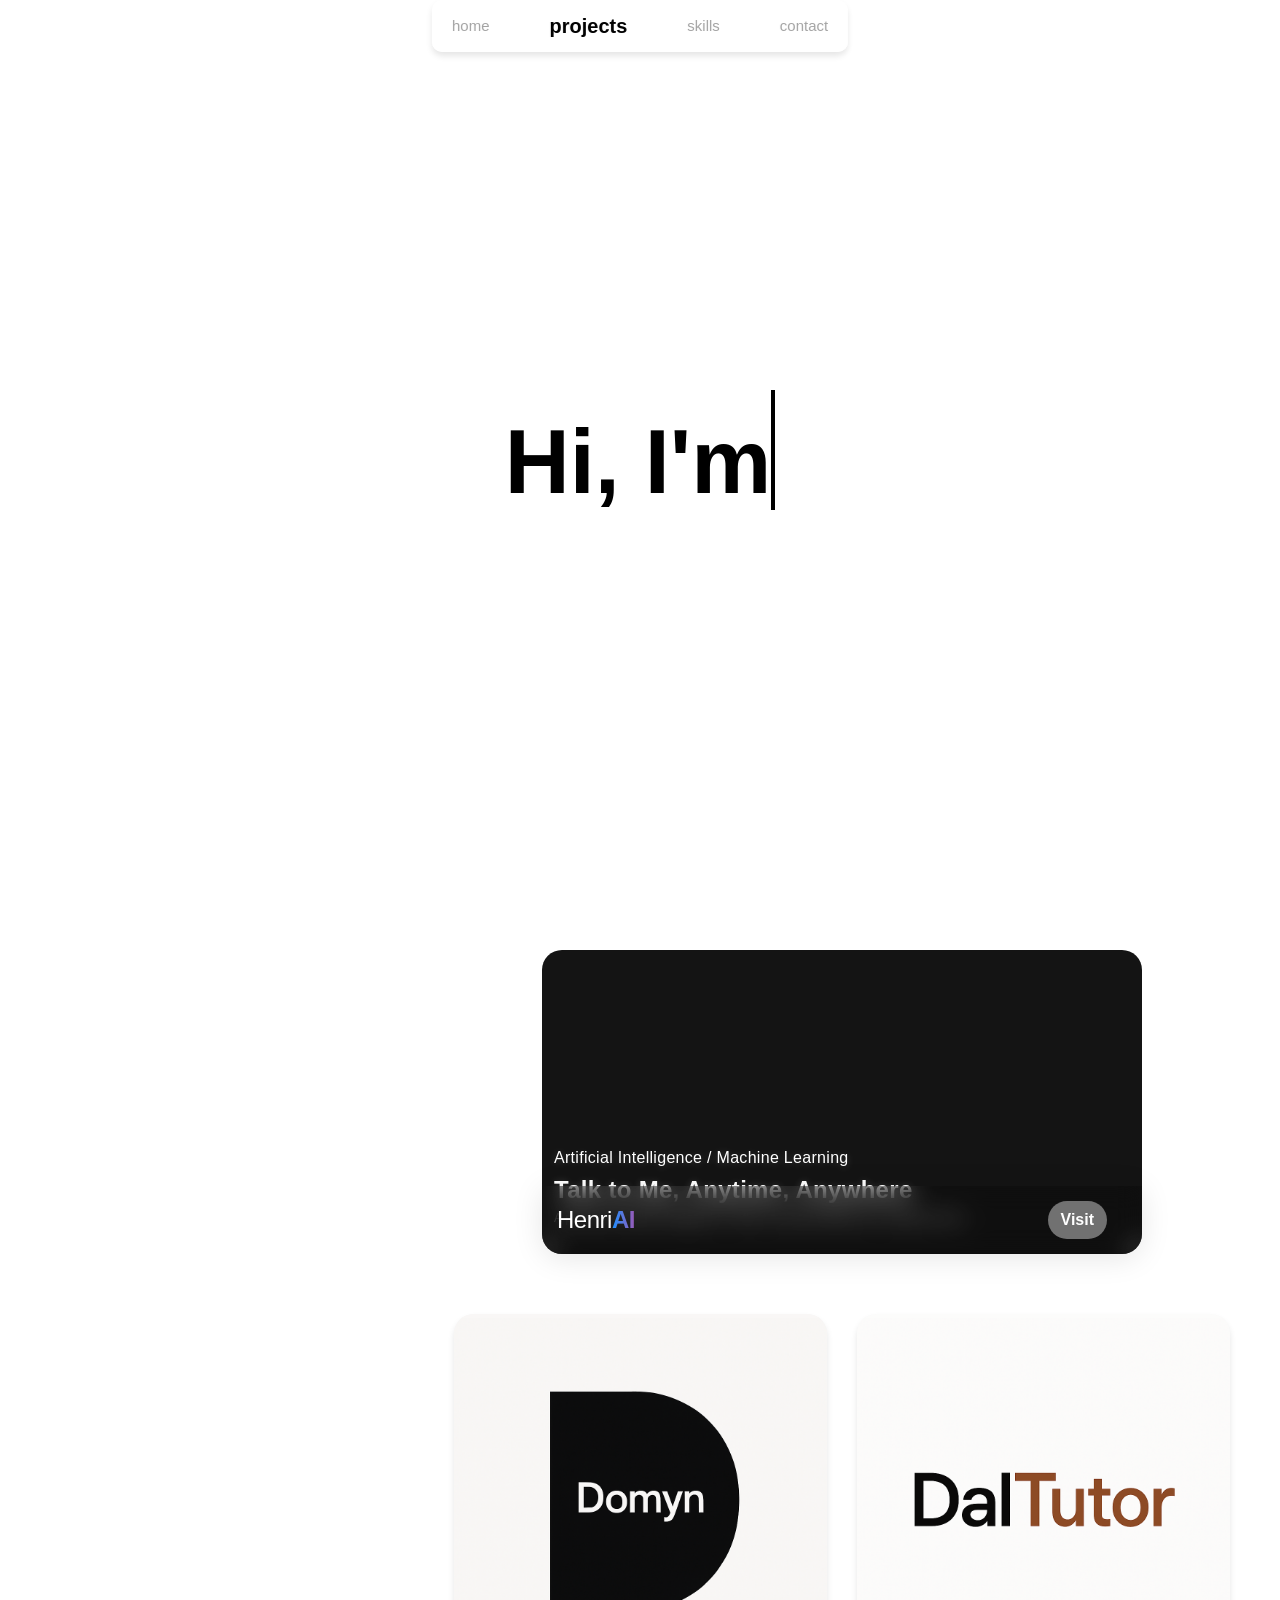
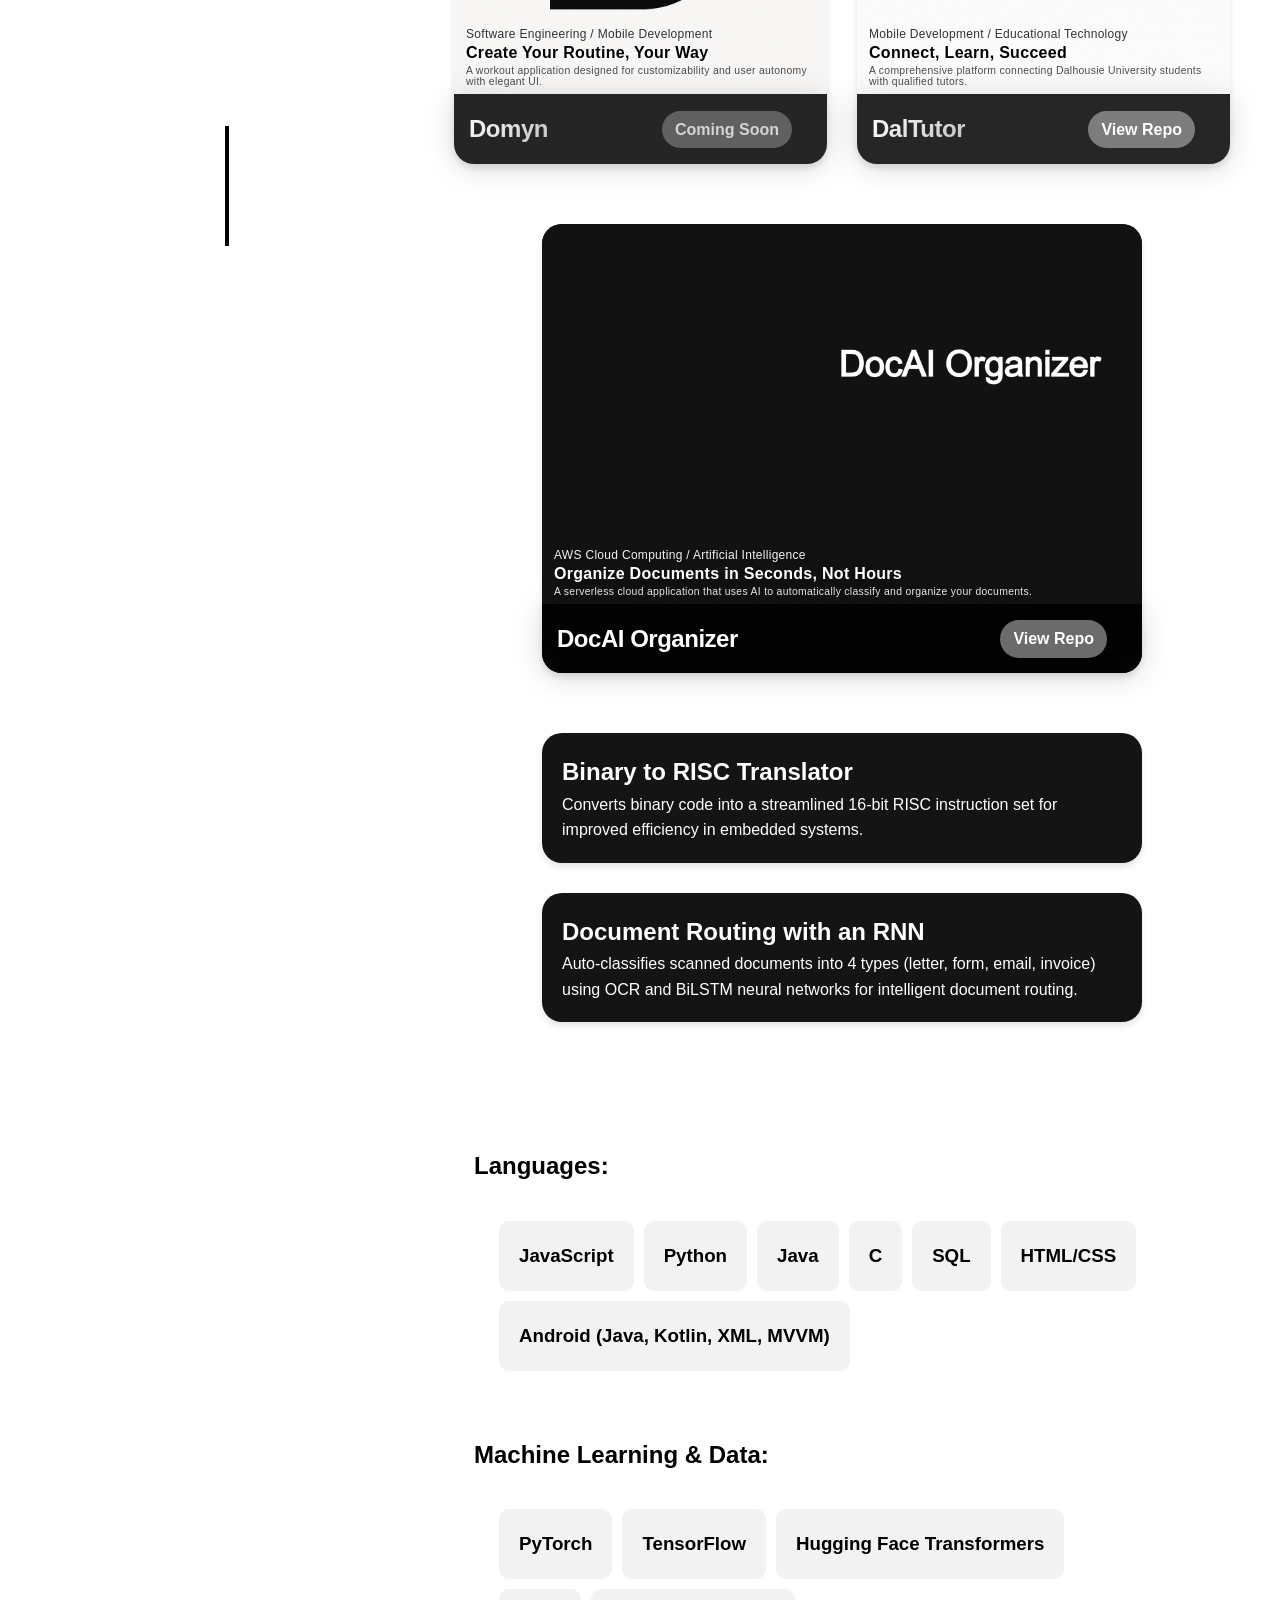
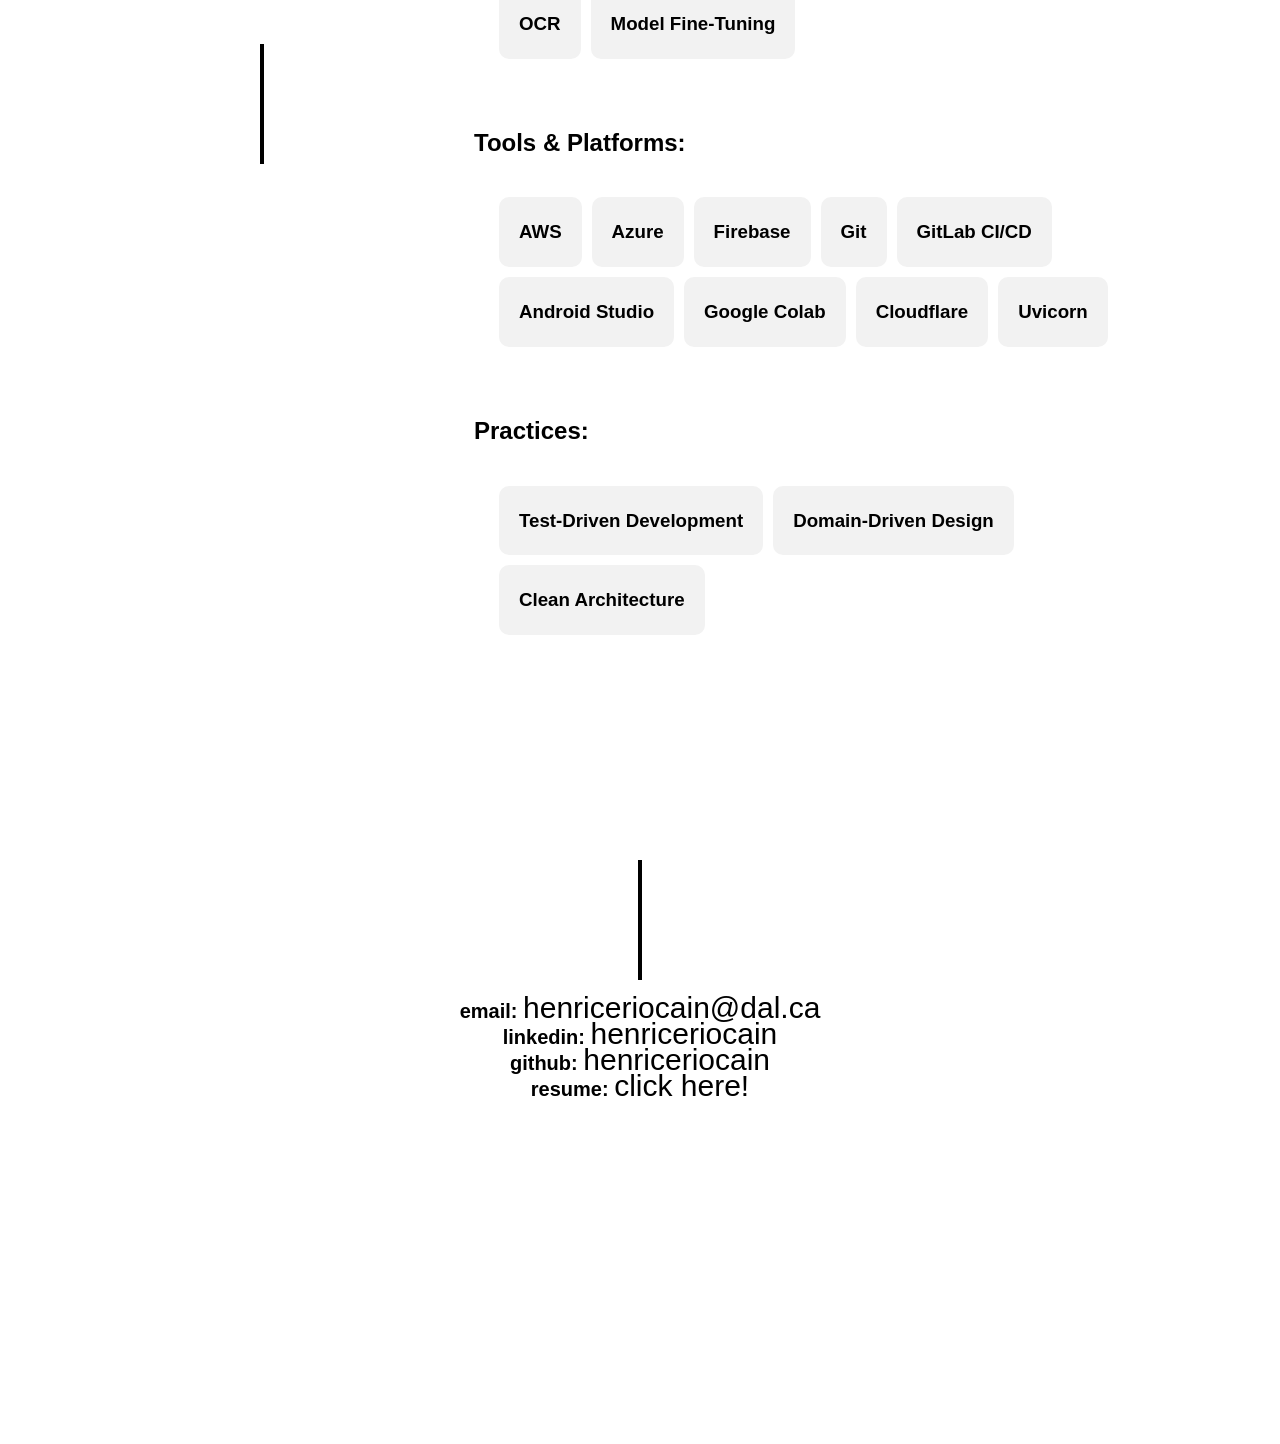
==== commit 6d30ce1e: "Updating website to reflect new project" ====
--- a/index.html
+++ b/index.html
@@ -285,6 +285,81 @@
             </div>
           </div>
 
+          <!-- DOCAI ORGANIZER ROW (FULL WIDTH) -->
+          <div class="projects-docai-row hidden">
+            <div class="card5">
+              <div class="docai-container">
+                <div class="docai-top">
+                  <div class="docai-background-image"></div>
+                </div>
+
+                <div class="text-overlay docai-text-overlay">
+                  <p id="docai-top-text" class="docai-glass-text">AWS Cloud Computing / Artificial Intelligence</p>
+                  <h1 class="docai-glass-text">Organize Documents in Seconds, Not Hours</h1>
+                  <p id="docai-bottom-text" class="docai-glass-text">A serverless cloud application that uses AI to automatically classify and organize your documents.</p>
+                </div>
+
+                <!-- Bottom Label -->
+                <div class="docai-bottom">
+                  <div class="brand-title">
+                      DocAI Organizer
+                  </div>
+                  <a href="https://github.com/henriceriocain/DocAIOrganizer" target="_blank" rel="noopener noreferrer" style="text-decoration: none;">
+                    <div id="docai-visit-button">View Repo</div>
+                  </a>
+                </div>
+              </div>
+
+              <div class="card5-hiddencontent">
+                <div>
+                  <h4>Demo</h4>
+                  <div style="position: relative; padding-bottom: 56.25%; height: 0; overflow: hidden; max-width: 100%; background: #000; border-radius: 10px; margin-bottom: 30px;">
+                    <iframe src="https://www.youtube.com/embed/kNxrE4lrvOw"
+                            style="position: absolute; top: 0; left: 0; width: 100%; height: 100%; border: 0;"
+                            allow="accelerometer; autoplay; clipboard-write; encrypted-media; gyroscope; picture-in-picture"
+                            allowfullscreen>
+                    </iframe>
+                  </div>
+                </div>
+                <div class="docai-report-section">
+                  <h4>📄 Full Project Report</h4>
+                  <div class="report-card">
+                    <div class="report-icon">📋</div>
+                    <div class="report-content">
+                      <a href="DocAI/DocAIOrganizerReport.pdf" class="repo_link report-title" target="_blank" rel="noopener noreferrer">
+                        AWS Cloud Computing Project Report
+                      </a>
+                      <p class="report-description">
+                        Comprehensive 15-page technical report covering serverless architecture design, security implementation (bcrypt, JWT, pre-signed URLs), detailed cost analysis ($1.27/month for 1000 users), deployment strategies, and future evolution roadmap.
+                      </p>
+                    </div>
+                  </div>
+                </div>
+                <div>
+                  <h4>Overview</h4>
+                  <p>
+                    DocAI Organizer is a serverless cloud application that automates document organization using AI. Built on <b>AWS Lambda, S3, DynamoDB, and API Gateway</b>, it leverages <b>Google Gemini 2.5 Flash</b> to analyze document content and automatically organize files into custom folder structures in <b>under 30 seconds</b>. Users create "conversations" (isolated workspaces) with custom folder trees, upload documents, and let AI handle classification. The system supports in-browser file preview, manual adjustments, and ZIP export with preserved folder hierarchy.
+                  </p>
+                </div>
+                <div>
+                  <h4>Technical Highlights</h4>
+                  <p>• <b>Serverless Architecture:</b> AWS Lambda (Node.js, 512MB, 30s timeout), API Gateway routing, DynamoDB auto-scaling, S3 with pre-signed URLs.</p>
+                  <p>• <b>AI Organization Pipeline:</b> Gemini 2.5 Flash content analysis, JSON response parsing, hallucination validation against folder structure arrays, atomic S3 CopyObject/DeleteObject operations.</p>
+                  <p>• <b>Security Implementation:</b> bcrypt password hashing (12 salt rounds), JWT authentication with 7-day expiration, server-side secret validation, private S3 buckets with 5-minute pre-signed URLs.</p>
+                  <p>• <b>Export System:</b> Client-side ZIP generation using JSZip, FetchAPI parallel downloads, folder structure preservation from S3 key paths.</p>
+                  <p>• <b>Cost Optimization:</b> $0 upfront cost, ~$1.27/month for 1000 users through on-demand pricing, auto-scaling DynamoDB, Lambda cold start handling.</p>
+                </div>
+                <div>
+                  <h4>Key Features</h4>
+                  <p>• <b>Custom Folder Structures:</b> Unlimited conversation-based workspaces with independent folder trees and persistent cloud storage.</p>
+                  <p>• <b>AI-Powered Classification:</b> Semantic document analysis assigns files to appropriate folders based on content understanding.</p>
+                  <p>• <b>Real-Time Organization:</b> Sub-30 second processing with progress updates and responsive UI during AI operations.</p>
+                  <p>• <b>Secure Authentication:</b> JWT-based sessions, bcrypt hashing, per-user S3 folder isolation, no credential exposure.</p>
+                </div>
+              </div>
+            </div>
+          </div>
+
           <!-- LOWER PROJECTS (BINARY TRANSLATOR & DOCUMENT ROUTING) -->
           <div class="lower-projects hidden">
             <!-- BINARY TRANSLATOR CARD -->
@@ -392,39 +467,32 @@
 
         <div class="skills-content">
           <div class="skill-section hidden">
-            <h2>Languages & Frameworks:</h2>
+            <h2>Languages:</h2>
             <div class="skillsContainer">
-              <div><h3>TypeScript</h3></div>
               <div><h3>JavaScript</h3></div>
-              <div><h3>React</h3></div>
-              <div><h3>React Native</h3></div>
               <div><h3>Python</h3></div>
               <div><h3>Java</h3></div>
               <div><h3>C</h3></div>
               <div><h3>SQL</h3></div>
               <div><h3>HTML/CSS</h3></div>
-              <div><h3>FastAPI</h3></div>
-              <div><h3>Android (Java)</h3></div>
-              <div><h3>Kotlin</h3></div>
-              <div><h3>XML</h3></div>
-              <div><h3>MVVM</h3></div>
+              <div><h3>Android (Java, Kotlin, XML, MVVM)</h3></div>
             </div>
           </div>
           <div class="skill-section hidden">
             <h2>Machine Learning & Data:</h2>
             <div class="skillsContainer">
               <div><h3>PyTorch</h3></div>
-              <div><h3>TensorFlow/Keras</h3></div>
+              <div><h3>TensorFlow</h3></div>
               <div><h3>Hugging Face Transformers</h3></div>
-              <div><h3>OCR (Tesseract)</h3></div>
-              <div><h3>Model Fine-Tuning (LoRA/QLoRA)</h3></div>
-              <div><h3>GPU Optimization (FP16/TF32)</h3></div>
-              <div><h3>Mixed Precision</h3></div>
+              <div><h3>OCR</h3></div>
+              <div><h3>Model Fine-Tuning</h3></div>
             </div>
           </div>
           <div class="skill-section hidden">
             <h2>Tools & Platforms:</h2>
             <div class="skillsContainer">
+              <div><h3>AWS</h3></div>
+              <div><h3>Azure</h3></div>
               <div><h3>Firebase</h3></div>
               <div><h3>Git</h3></div>
               <div><h3>GitLab CI/CD</h3></div>
@@ -437,8 +505,8 @@
           <div class="skill-section hidden">
             <h2>Practices:</h2>
             <div class="skillsContainer">
-              <div><h3>Test-Driven Development (TDD)</h3></div>
-              <div><h3>Domain-Driven Design (DDD)</h3></div>
+              <div><h3>Test-Driven Development</h3></div>
+              <div><h3>Domain-Driven Design</h3></div>
               <div><h3>Clean Architecture</h3></div>
             </div>
           </div>
--- a/styles.css
+++ b/styles.css
@@ -225,6 +225,23 @@
   .projects-bottom-right .card4 {
     width: 100%;
     max-width: 600px;
+  }
+
+  .projects-docai-row {
+    width: 100%;
+    display: flex;
+    justify-content: center;
+    margin-bottom: 30px;
+  }
+
+  .projects-docai-row .card5 {
+    width: 100%;
+    max-width: 600px;
+  }
+
+  .projects-docai-row .docai-container,
+  .projects-docai-row .docai-top {
+    width: 100%;
   }
 }
 
@@ -1157,6 +1174,328 @@
 }
 
 /* ======================================
+   DOCAI ORGANIZER CARD STYLING (CARD5 - FULL WIDTH)
+====================================== */
+.card5 .docai-container {
+  opacity: 1;
+  transition: opacity 0.2s ease-in-out;
+}
+
+.hidden-state.card5 .docai-container {
+  opacity: 0;
+}
+
+.card5:not(.hidden-state) .docai-container {
+  opacity: 1;
+}
+
+.card5 {
+  width: 100%;
+  max-width: 600px;
+  background: #121212;
+  border-radius: 20px;
+  transition: transform 0.4s cubic-bezier(0.4, 0, 0.2, 1);
+  box-shadow: 0 4px 6px rgba(0,0,0,0.1);
+}
+
+.docai-container {
+  display: flex;
+  flex-direction: column;
+  align-items: center;
+  max-width: 600px;
+  margin: 0 auto;
+  border-radius: 20px;
+  position: relative;
+}
+
+.docai-top {
+  position: relative;
+  width: 100%;
+}
+
+.docai-background-image {
+  width: 100%;
+  height: 380px;
+  border-radius: 20px;
+  display: block;
+  background-image: url('DocAI/DocAILogo.png');
+  background-size: contain;
+  background-repeat: no-repeat;
+  background-position: center;
+  background-color: #121212;
+}
+
+.docai-glass-text {
+  color: #FFFFFF;
+  text-shadow: 0 2px 8px rgba(0, 0, 0, 0.4);
+  letter-spacing: 0.3px;
+  font-weight: 500;
+}
+
+.card5 .docai-text-overlay {
+  position: absolute !important;
+  top: auto !important;
+  bottom: 76px !important;
+  left: 12px;
+  right: 20px;
+  z-index: 3;
+}
+
+.docai-text-overlay h1 {
+  font-size: 1em;
+  margin: 3px 0;
+  font-weight: 600;
+  line-height: 1.1;
+}
+
+#docai-top-text {
+  font-size: 0.75em;
+  opacity: 0.95;
+  margin: 0 0 3px 0;
+  line-height: 1.1;
+}
+
+#docai-bottom-text {
+  font-size: 0.65em;
+  opacity: 0.9;
+  margin: 3px 0 0 0;
+  line-height: 1.1;
+}
+
+.docai-bottom {
+  background: rgba(0, 0, 0, 0.85);
+  border-radius: 16px;
+  box-shadow: 0 4px 30px rgba(0, 0, 0, 0.15);
+  backdrop-filter: blur(12.8px);
+  -webkit-backdrop-filter: blur(12.8px);
+  color: white;
+  padding: 15px;
+  border-radius: 0 0 20px 20px;
+  width: 100%;
+  max-width: 600px;
+  display: flex;
+  justify-content: space-between;
+  align-items: center;
+  position: relative;
+  z-index: 2;
+  border-top: 1px solid rgba(0, 0, 0, 0.1);
+}
+
+.docai-bottom .brand-title {
+  font-size: 1.5rem;
+  letter-spacing: -0.02em;
+  display: inline-flex;
+  align-items: center;
+  color: white;
+  font-weight: 700;
+}
+
+#docai-visit-button {
+  background-color: rgba(212, 212, 212, 0.5);
+  color: white;
+  font-weight: bold;
+  padding: 6px 13px;
+  margin-right: 20px;
+  border-radius: 35px;
+  cursor: pointer;
+  text-align: center;
+  transition: background-color 0.3s ease;
+}
+
+#docai-visit-button:hover {
+  background-color: rgb(191, 191, 191);
+}
+
+.card5-hiddencontent {
+  max-width: 600px;
+  padding: 40px;
+  background: #121212;
+  border-radius: 0 0 20px 20px;
+  opacity: 0;
+  transform: translateY(20px);
+  transition: opacity 0.3s ease, transform 0.3s ease;
+  display: none;
+}
+
+.card5-hiddencontent h4 {
+  font-size: 18px;
+  margin-top: 30px;
+  color: white;
+}
+
+.card5-hiddencontent p {
+  font-size: 16px;
+  margin-bottom: 10px;
+  padding-left: 20px;
+  color: #D0D0D0;
+  line-height: 2;
+}
+
+.card5-hiddencontent .repo_link {
+  color: rgb(10, 132, 255);
+  text-decoration: none;
+}
+
+.card5.pressed .docai-container,
+.card5.pressed .docai-bottom,
+.card5.pressed .card5-hiddencontent {
+  opacity: 0;
+  transition: opacity 0.2s ease-in-out;
+}
+
+.card5.fullscreen-card.content-visible .docai-container,
+.card5.fullscreen-card.content-visible .docai-bottom,
+.card5.fullscreen-card.content-visible .card5-hiddencontent {
+  opacity: 1;
+  transition: opacity 0.3s ease-in-out;
+}
+
+/* Fullscreen overrides for Card5 (DocAI) */
+.card5.fullscreen-card {
+  max-width: none;
+  background-color: #121212;
+}
+
+.card5.fullscreen-card .docai-top {
+  position: relative;
+  width: 100vw;
+  height: 70vh;
+  border-radius: 20px 20px 0 0;
+  margin-top: -60px;
+  overflow: hidden;
+}
+
+.card5.fullscreen-card .docai-background-image {
+  width: 100%;
+  height: 100%;
+  background-size: contain;
+  border-radius: 0;
+  background-position: center;
+  background-color: #121212;
+}
+
+.card5.fullscreen-card .brand-title {
+  padding-left: 20px;
+}
+
+.card5.fullscreen-card #docai-visit-button {
+  margin-right: 20px;
+}
+
+.card5.fullscreen-card .card5-hiddencontent {
+  display: block;
+  opacity: 1;
+  transform: translateY(0);
+  margin-top: 20px;
+  padding: 40px 60px;
+  border-radius: 0;
+  margin-left: auto;
+  margin-right: auto;
+  max-width: none;
+  width: 100%;
+  background: #121212;
+}
+
+.card5.fullscreen-card .docai-container {
+  width: 100%;
+  max-width: none;
+  margin: 0 auto;
+  position: relative;
+  background: transparent;
+}
+
+.card5.fullscreen-card .docai-text-overlay {
+  display: none;
+}
+
+.card5.fullscreen-card .docai-text-overlay h1 {
+  font-size: 1.3em;
+}
+
+.card5.fullscreen-card #docai-top-text {
+  font-size: 0.9em;
+}
+
+.card5.fullscreen-card #docai-bottom-text {
+  font-size: 0.8em;
+}
+
+/* DocAI card specific styling for arrow on gradient background */
+.card5.fullscreen-card::after {
+  color: rgba(255, 255, 255, 0.9);
+  text-shadow: 0 0 8px rgba(0, 0, 0, 0.4);
+  animation: arrowFadeIn 1.2s ease-out 1s forwards, swipeUpHint 2.5s ease-in-out infinite 2.2s;
+  opacity: 0;
+}
+
+.card5.fullscreen-card.closing::after {
+  animation: arrowFadeOut 0.6s ease-in forwards !important;
+}
+
+.card5.fullscreen-card.ready-to-close::after {
+  color: rgba(255, 255, 255, 1);
+  animation: swipeUpReady 1s ease-in-out infinite;
+}
+
+/* DocAI Report Section Styling */
+.docai-report-section {
+  background: #1a1a1a;
+  padding: 25px;
+  border-radius: 10px;
+  margin-top: 30px;
+  margin-bottom: 10px;
+  border: 1px solid #2a2a2a;
+}
+
+.docai-report-section h4 {
+  color: #ffffff;
+  margin-top: 0;
+  margin-bottom: 18px;
+  font-size: 18px;
+}
+
+.report-card {
+  display: flex;
+  gap: 18px;
+  align-items: flex-start;
+  background: transparent;
+  padding: 0;
+  border-radius: 0;
+}
+
+.report-icon {
+  font-size: 32px;
+  flex-shrink: 0;
+  opacity: 0.9;
+}
+
+.report-content {
+  flex: 1;
+}
+
+.report-title {
+  font-size: 16px;
+  font-weight: 600;
+  display: inline-block;
+  margin-bottom: 8px;
+  color: rgb(10, 132, 255) !important;
+  text-decoration: none;
+  transition: opacity 0.2s ease;
+}
+
+.report-title:hover {
+  opacity: 0.8;
+}
+
+.report-description {
+  margin: 0;
+  padding: 0;
+  color: #a0a0a0 !important;
+  font-size: 14px;
+  line-height: 1.5;
+}
+
+/* ======================================
    CARD CONTENT (FOR NORMAL CARD1)
 ====================================== */
 .fullscreen-card .card-content h4 {
@@ -1680,7 +2019,8 @@
 /* When docked, make the bar edge-to-edge and override old rules */
 .fullscreen-footer .henriAI-bottom,
 .fullscreen-footer .domyn-bottom,
-.fullscreen-footer .daltutor-bottom {
+.fullscreen-footer .daltutor-bottom,
+.fullscreen-footer .docai-bottom {
   width: 100%;
   max-width: none;
   margin: 0;
@@ -1699,7 +2039,8 @@
   }
   .fullscreen-footer .henriAI-bottom,
   .fullscreen-footer .domyn-bottom,
-  .fullscreen-footer .daltutor-bottom {
+  .fullscreen-footer .daltutor-bottom,
+  .fullscreen-footer .docai-bottom {
     padding: 8px 16px;
   }
 }
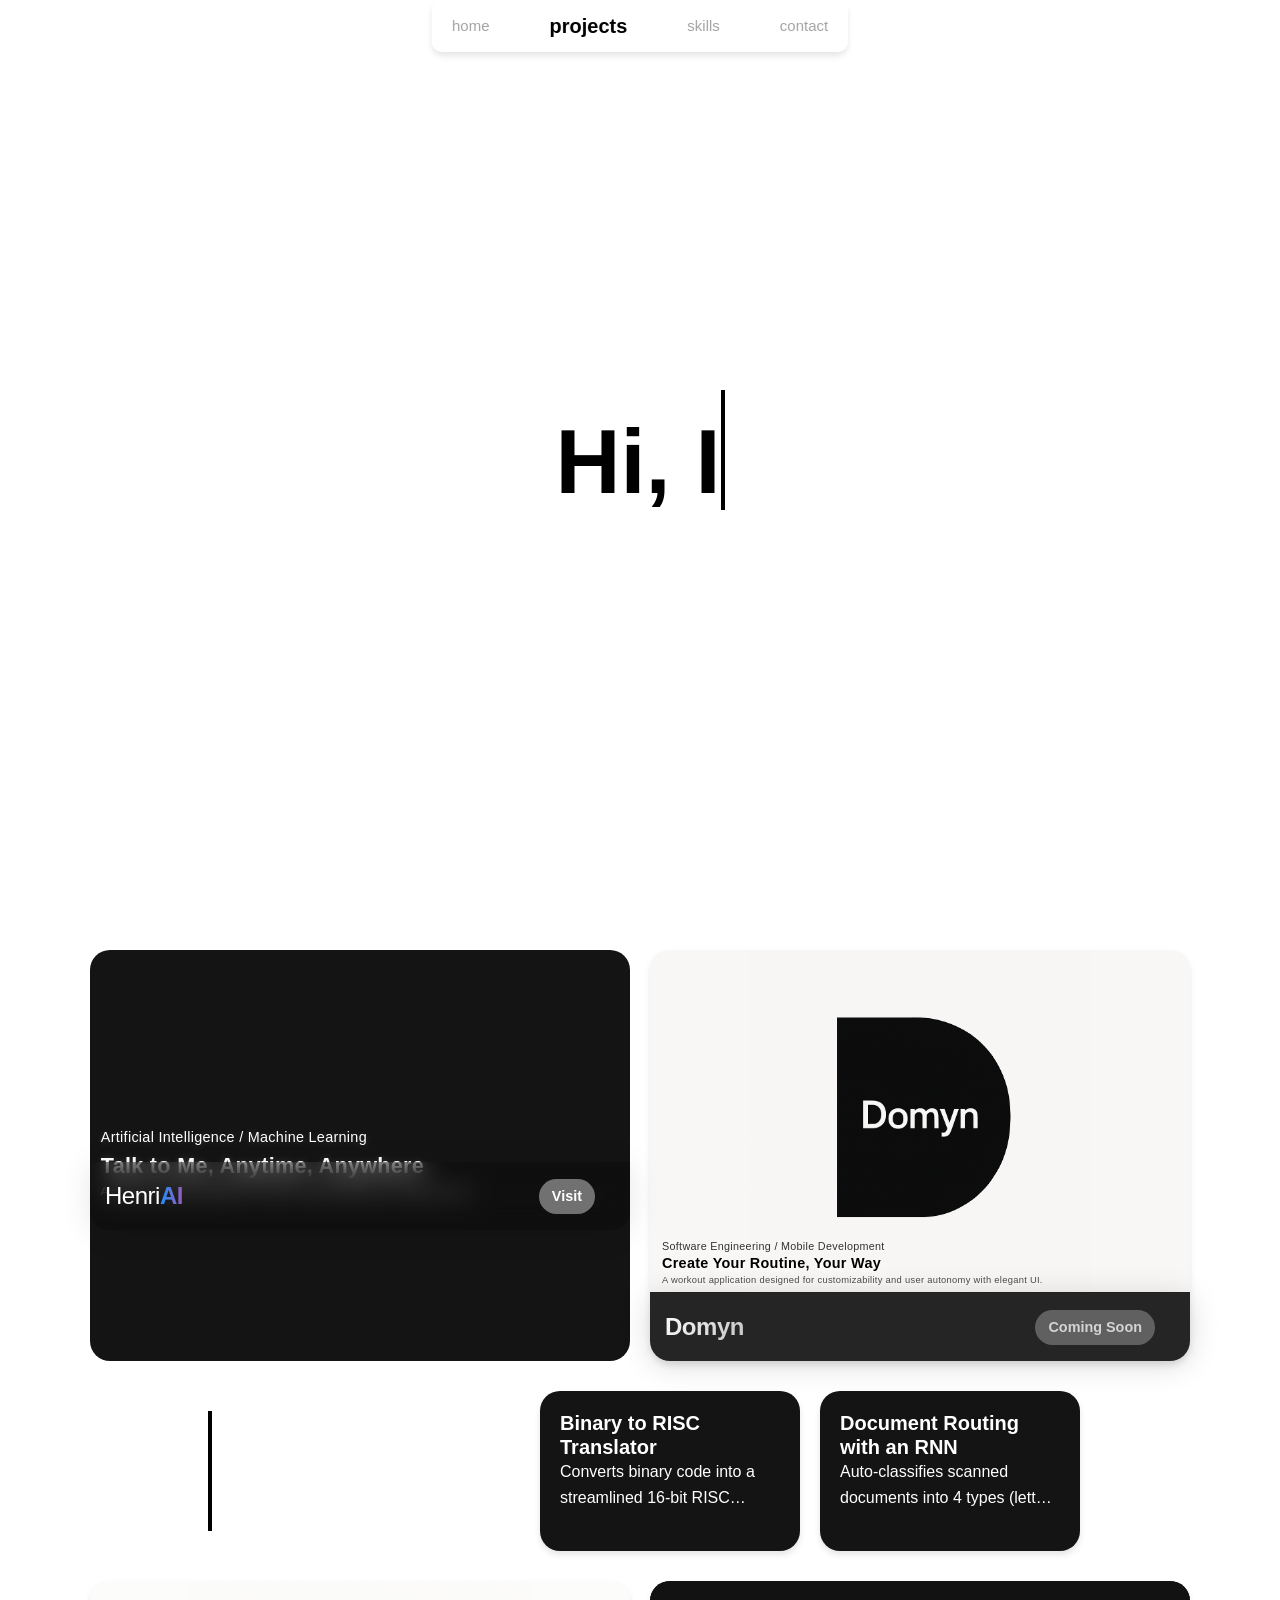
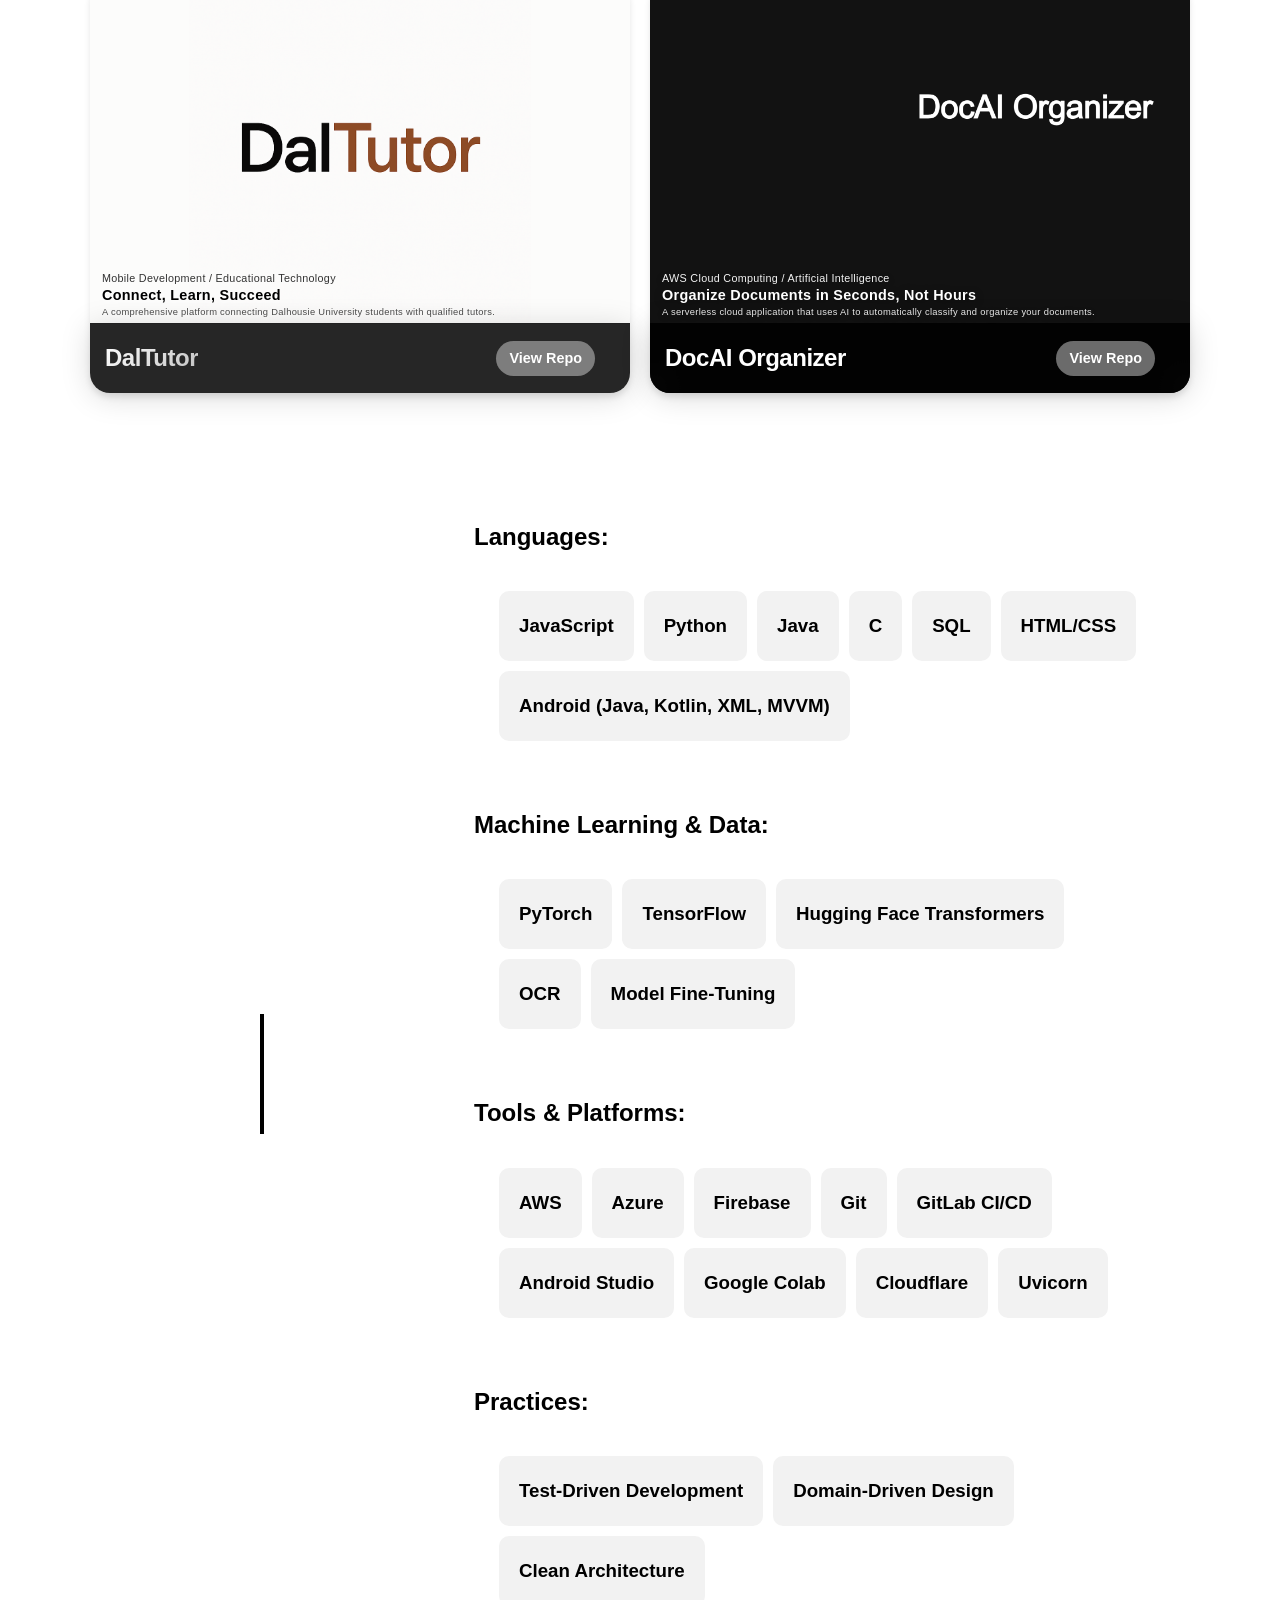
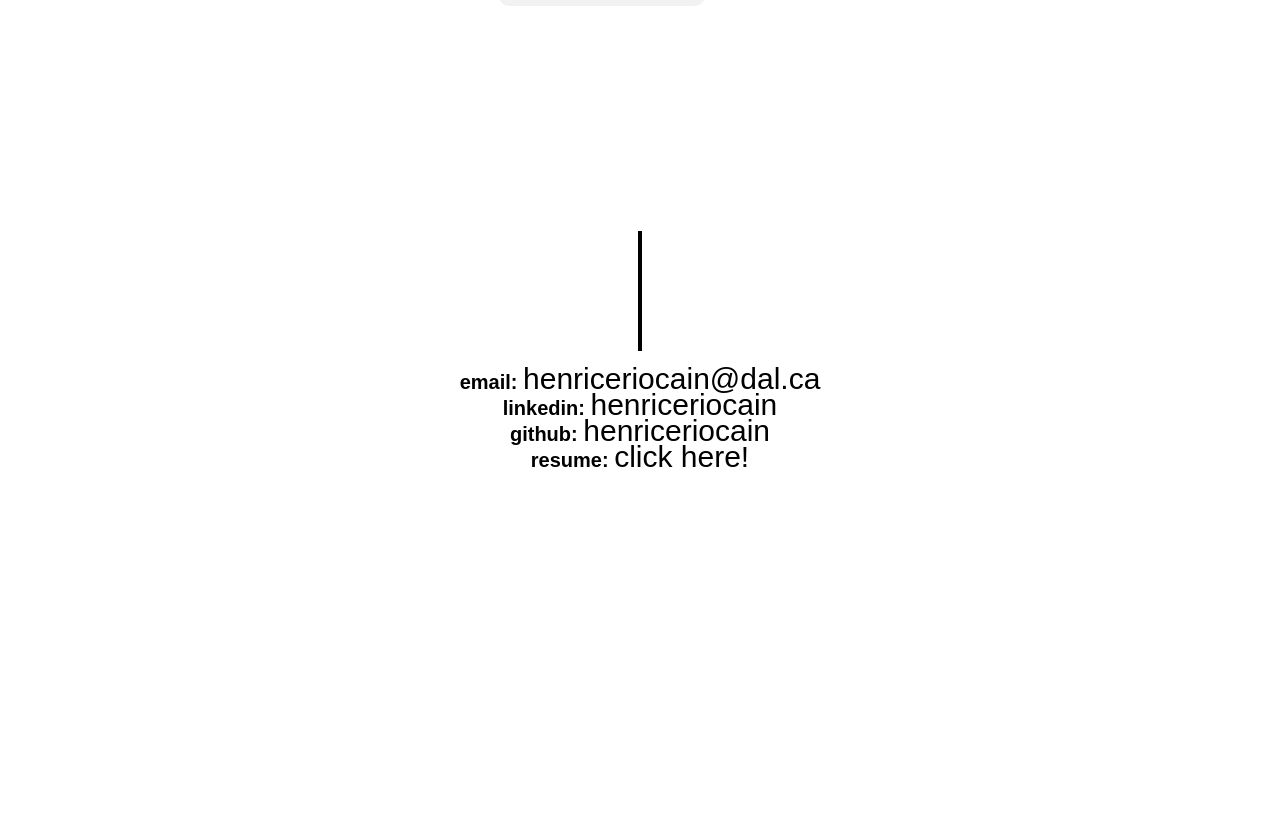
==== commit 8c257372: "Working on UI" ====
--- a/index.html
+++ b/index.html
@@ -42,14 +42,9 @@
     ====================================== -->
     <section id="projects" class="sway-element">
       <div class="projects-container">
-        
-        <div class="projects-title hidden">
-          <h2 id="projectsTypingTarget" aria-live="polite"></h2>
-        </div>
-
         <div class="projects-cards">
-          
-          <!-- TOP ROW - HENRI.AI (FULL WIDTH) -->
+
+          <!-- TOP ROW - HENRI.AI + DOMYN -->
           <div class="projects-top-row hidden">
             <div class="card2">
               <div class="henriAI-container">
@@ -64,26 +59,26 @@
                     <p id="bottom-text" class="glass-text">A personal chatbot designed to reflect my personality and, frankly, be me.</p>
                   </div>
                 </div>
-                
+
                 <!-- Bottom Label -->
                 <div class="henriAI-bottom">
                   <div class="brand-title">
-                      Henri<span class="ai-highlight">AI</span>       
+                      Henri<span class="ai-highlight">AI</span>
                   </div>
                   <a href="https://henriai.ca" target="_blank" rel="noopener noreferrer" style="text-decoration: none;">
                     <div id="visit-button">Visit</div>
-                  </a>                  
-                </div>                
-
-              </div>
-              
+                  </a>
+                </div>
+
+              </div>
+
               <div class="card2-hiddencontent">
                 <div>
                   <h4>Demo</h4>
                   <div style="position: relative; padding-bottom: 56.25%; height: 0; overflow: hidden; max-width: 100%; background: #000; border-radius: 10px; margin-bottom: 30px;">
-                    <iframe src="https://www.youtube.com/embed/qJVztigMnhM" 
-                            style="position: absolute; top: 0; left: 0; width: 100%; height: 100%; border: 0;" 
-                            allow="accelerometer; autoplay; clipboard-write; encrypted-media; gyroscope; picture-in-picture" 
+                    <iframe src="https://www.youtube.com/embed/qJVztigMnhM"
+                            style="position: absolute; top: 0; left: 0; width: 100%; height: 100%; border: 0;"
+                            allow="accelerometer; autoplay; clipboard-write; encrypted-media; gyroscope; picture-in-picture"
                             allowfullscreen>
                     </iframe>
                   </div>
@@ -122,171 +117,259 @@
                 </div>
               </div>
             </div>
-          </div>
-
-          <!-- BOTTOM ROW - DOMYN AND DALTUTOR (SIDE BY SIDE) -->
-          <div class="projects-bottom-row hidden">
-            <div class="projects-bottom-left">
-              <div class="card3">
-                <div class="domyn-container">
-                  <div class="domyn-top">
-                    <div class="domyn-background-image"></div>
-                  </div>
-                  
-                  <div class="text-overlay domyn-text-overlay">
-                    <p id="domyn-top-text" class="domyn-glass-text">Software Engineering / Mobile Development</p>
-                    <h1 class="domyn-glass-text">Create Your Routine, Your Way</h1>
-                    <p id="domyn-bottom-text" class="domyn-glass-text">A workout application designed for customizability and user autonomy with elegant UI.</p>
-                  </div>
-                  
-                  <!-- Bottom Label -->
-                  <div class="domyn-bottom">
-                    <div class="brand-title">
-                        <span class="domyn-highlight">Domyn</span>       
-                    </div>
-                    <div id="domyn-visit-button">Coming Soon</div>                 
-                  </div>                
-                </div>
-                
-                <div class="card3-hiddencontent">
-                  <div>
-                    <h4>September Update</h4>
-                    <div style="position: relative; padding-bottom: 56.25%; height: 0; overflow: hidden; max-width: 100%; background: #000; border-radius: 10px; margin-bottom: 30px;">
-                      <iframe src="https://www.youtube.com/embed/egimqcMsWgI" 
-                              style="position: absolute; top: 0; left: 0; width: 100%; height: 100%; border: 0;" 
-                              allow="accelerometer; autoplay; clipboard-write; encrypted-media; gyroscope; picture-in-picture" 
-                              allowfullscreen>
-                      </iframe>
-                    </div>
-                  </div>
-                  <div>
-                    <h4>Why Domyn?</h4>
-                    <p>Throughout my fitness journey, I've tested countless workout applications and found them frustrating to use. Most were overly complicated, forcing me into workouts I didn't want to do. They had intrusive advertisements and poor design that completely ruined the experience. When basic functionality was locked behind paywalls, I ended up just using my notes app to track progress. I built Domyn to solve these problems - giving users complete control over their workouts without the BS.</p>
-                  </div>
-                  <div>
+
+            <div class="card3">
+              <div class="domyn-container">
+                <div class="domyn-top">
+                  <div class="domyn-background-image"></div>
+                </div>
+
+                <div class="text-overlay domyn-text-overlay">
+                  <p id="domyn-top-text" class="domyn-glass-text">Software Engineering / Mobile Development</p>
+                  <h1 class="domyn-glass-text">Create Your Routine, Your Way</h1>
+                  <p id="domyn-bottom-text" class="domyn-glass-text">A workout application designed for customizability and user autonomy with elegant UI.</p>
+                </div>
+
+                <!-- Bottom Label -->
+                <div class="domyn-bottom">
+                  <div class="brand-title">
+                      <span class="domyn-highlight">Domyn</span>
+                  </div>
+                  <div id="domyn-visit-button">Coming Soon</div>
+                </div>
+              </div>
+
+              <div class="card3-hiddencontent">
+                <div>
+                  <h4>September Update</h4>
+                  <div style="position: relative; padding-bottom: 56.25%; height: 0; overflow: hidden; max-width: 100%; background: #000; border-radius: 10px; margin-bottom: 30px;">
+                    <iframe src="https://www.youtube.com/embed/egimqcMsWgI"
+                            style="position: absolute; top: 0; left: 0; width: 100%; height: 100%; border: 0;"
+                            allow="accelerometer; autoplay; clipboard-write; encrypted-media; gyroscope; picture-in-picture"
+                            allowfullscreen>
+                    </iframe>
+                  </div>
+                </div>
+                <div>
+                  <h4>Why Domyn?</h4>
+                  <p>Throughout my fitness journey, I've tested countless workout applications and found them frustrating to use. Most were overly complicated, forcing me into workouts I didn't want to do. They had intrusive advertisements and poor design that completely ruined the experience. When basic functionality was locked behind paywalls, I ended up just using my notes app to track progress. I built Domyn to solve these problems - giving users complete control over their workouts without the BS.</p>
+                </div>
+                <div>
+                  <h4>Overview</h4>
+                  <p>
+                    Domyn is a comprehensive workout application built from the ground up as a solo software engineering project. It empowers users to create fully customized workout routines with complete autonomy over their fitness journey, featuring an elegant and intuitive user interface designed for seamless user experience.
+                  </p>
+                </div>
+                <div>
+                  <h4>Technical Highlights</h4>
+                  <p><b>Large-Scale Architecture (73,768+ LOC):</b> Modular codebase with 37+ directories including services/, hooks/, utils/, components/, and types/ with 100% TypeScript implementation.</p>
+                  <p><b>React Native & Expo Stack:</b> Built with React Native 0.79.2, Expo SDK 53, React 19, and Expo Router 5.0 for file-based navigation with typed routes.</p>
+                  <p><b>Firebase Backend Integration:</b> Complex data modeling with 15+ specialized services, real-time synchronization, and reference-based architecture eliminating data duplication.</p>
+                  <p><b>Performance Optimization:</b> Custom hook architecture with 50+ specialized hooks, React.useMemo/useCallback throughout, and O(1) exercise history tracking.</p>
+                  <p><b>Advanced Data Management:</b> Multi-layer caching with EnhancedCacheManager, automatic PR detection across 3 exercise types, and optimistic updates for real-time workout tracking.</p>
+                  <p><b>Production-Ready Features:</b> Comprehensive error handling with ServiceError system, type-safe constants preventing runtime errors, and Jest testing infrastructure.</p>
+                </div>
+                <div>
+                  <h4>Features</h4>
+                  <p><b>Complete Customizability:</b> Users have full control over every aspect of their workout routines.</p>
+                  <p><b>Intuitive Design:</b> Clean, modern interface that prioritizes user experience and accessibility.</p>
+                  <p><b>User Autonomy:</b> No restrictions or predefined limitations - build workouts exactly how you want.</p>
+                </div>
+                <div>
+                  <h4>Development Journey</h4>
+                  <p>Developed entirely as a solo project, showcasing full-stack mobile development capabilities.</p>
+                  <p>Focus on delivering a premium user experience with powerful customization features.</p>
+                  <p>Demonstrates proficiency in UI/UX design, software architecture, and mobile development.</p>
+                </div>
+                <div>
+                  <h4>Repository</h4>
+                  <p>
+                    <a href="#" class="repo_link" target="_blank" rel="noopener noreferrer">Available upon release</a>
+                  </p>
+                </div>
+              </div>
+            </div>
+          </div>
+
+          <!-- MIDDLE ROW - TITLE + MINI PROJECTS -->
+          <div class="projects-middle-row hidden">
+            <div class="projects-title">
+              <h2 id="projectsTypingTarget" aria-live="polite"></h2>
+            </div>
+            <div class="projects-middle-cards">
+              <!-- BINARY TRANSLATOR CARD -->
+              <div class="card binaryTranslator-card">
+                <div class="card-header">
+                  <h2>Binary to RISC Translator</h2>
+                  <p class="brief-description">
+                    Converts binary code into a streamlined 16-bit RISC instruction set for improved efficiency in embedded systems.
+                  </p>
+                </div>
+                <div class="card-content hidden-content">
+                  <div class="detailed-overview">
                     <h4>Overview</h4>
                     <p>
-                      Domyn is a comprehensive workout application built from the ground up as a solo software engineering project. It empowers users to create fully customized workout routines with complete autonomy over their fitness journey, featuring an elegant and intuitive user interface designed for seamless user experience.
+                      Cachexx is a binary-to-16-bit RISC instruction set conversion tool. It streamlines data processing for embedded systems by translating binary code into a simplified RISC format, demonstrating low-level programming and instruction set design skills.
                     </p>
                   </div>
                   <div>
                     <h4>Technical Highlights</h4>
-                    <p><b>Large-Scale Architecture (73,768+ LOC):</b> Modular codebase with 37+ directories including services/, hooks/, utils/, components/, and types/ with 100% TypeScript implementation.</p>
-                    <p><b>React Native & Expo Stack:</b> Built with React Native 0.79.2, Expo SDK 53, React 19, and Expo Router 5.0 for file-based navigation with typed routes.</p>
-                    <p><b>Firebase Backend Integration:</b> Complex data modeling with 15+ specialized services, real-time synchronization, and reference-based architecture eliminating data duplication.</p>
-                    <p><b>Performance Optimization:</b> Custom hook architecture with 50+ specialized hooks, React.useMemo/useCallback throughout, and O(1) exercise history tracking.</p>
-                    <p><b>Advanced Data Management:</b> Multi-layer caching with EnhancedCacheManager, automatic PR detection across 3 exercise types, and optimistic updates for real-time workout tracking.</p>
-                    <p><b>Production-Ready Features:</b> Comprehensive error handling with ServiceError system, type-safe constants preventing runtime errors, and Jest testing infrastructure.</p>
-                  </div>
-                  <div>
-                    <h4>Features</h4>
-                    <p><b>Complete Customizability:</b> Users have full control over every aspect of their workout routines.</p>
-                    <p><b>Intuitive Design:</b> Clean, modern interface that prioritizes user experience and accessibility.</p>
-                    <p><b>User Autonomy:</b> No restrictions or predefined limitations - build workouts exactly how you want.</p>
-                  </div>
-                  <div>
-                    <h4>Development Journey</h4>
-                    <p>Developed entirely as a solo project, showcasing full-stack mobile development capabilities.</p>
-                    <p>Focus on delivering a premium user experience with powerful customization features.</p>
-                    <p>Demonstrates proficiency in UI/UX design, software architecture, and mobile development.</p>
+                    <p><b>Binary to RISC Conversion:</b> Creates compact, 16-bit RISC instructions.</p>
+                    <p><b>Custom Opcode Mapping:</b> Optimizes processing speed and memory usage.</p>
+                    <p><b>Memory Efficiency:</b> Ideal for resource-constrained systems.</p>
                   </div>
                   <div>
                     <h4>Repository</h4>
                     <p>
-                      <a href="#" class="repo_link" target="_blank" rel="noopener noreferrer">Available upon release</a>
+                      <a href="https://github.com/henriceriocain/Binary_Translator"
+                         class="repo_link"
+                         target="_blank"
+                         rel="noopener noreferrer">
+                        Press on me!
+                      </a>
                     </p>
                   </div>
                 </div>
               </div>
-            </div>
-
-            <div class="projects-bottom-right">
-              <div class="card4">
-                <div class="daltutor-container">
-                  <div class="daltutor-top">
-                    <div class="daltutor-background-image"></div>
-                  </div>
-                  
-                  <div class="text-overlay daltutor-text-overlay">
-                    <p id="daltutor-top-text" class="daltutor-glass-text">Mobile Development / Educational Technology</p>
-                    <h1 class="daltutor-glass-text">Connect, Learn, Succeed</h1>
-                    <p id="daltutor-bottom-text" class="daltutor-glass-text">A comprehensive platform connecting Dalhousie University students with qualified tutors.</p>
-                  </div>
-                  
-                  <!-- Bottom Label -->
-                  <div class="daltutor-bottom">
-                    <div class="brand-title">
-                        <span class="daltutor-highlight">DalTutor</span>       
-                    </div>
-                    <a href="https://github.com/henriceriocain/DalTutor" target="_blank" rel="noopener noreferrer" style="text-decoration: none;">
-                      <div id="daltutor-visit-button">View Repo</div>
-                    </a>                 
-                  </div>                
-                </div>
-                
-                <div class="card4-hiddencontent">
-                  <div>
-                    <h4>Demo</h4>
-                    <div style="position: relative; padding-bottom: 56.25%; height: 0; overflow: hidden; max-width: 100%; background: #000; border-radius: 10px; margin-bottom: 30px;">
-                      <iframe src="https://www.youtube.com/embed/n2emaKglyhY?si=2HFNXs-A-Tab5qnR"
-                              style="position: absolute; top: 0; left: 0; width: 100%; height: 100%; border: 0;"
-                              allow="accelerometer; autoplay; clipboard-write; encrypted-media; gyroscope; picture-in-picture"
-                              allowfullscreen>
-                      </iframe>
-                    </div>
-                  </div>
-                  <!-- App Store-style preview carousel -->
-                  <div class="daltutor-previews" role="region" aria-label="DalTutor app previews">
-                    <img src="DalTutor/Preview1.png" alt="DalTutor app preview 1" loading="lazy" />
-                    <img src="DalTutor/Preview2.png" alt="DalTutor app preview 2" loading="lazy" />
-                    <img src="DalTutor/Preview3.png" alt="DalTutor app preview 3" loading="lazy" />
-                  </div>
-                  <div>
-                    <h4>Why DalTutor?</h4>
-                    <p>University students often struggle to find qualified tutors who understand their specific coursework and learning needs. Existing tutoring platforms lack university-specific features and fail to build trust between students and tutors. We created DalTutor to solve these problems by providing a dedicated platform for Dalhousie University students to connect with verified peer tutors.</p>
-                  </div>
-                  <div>
+
+              <!-- DOCUMENT ROUTING RNN CARD -->
+              <div class="card documentRouting-card">
+                <div class="card-header">
+                  <h2>Document Routing with an RNN</h2>
+                  <p class="brief-description">
+                    Auto-classifies scanned documents into 4 types (letter, form, email, invoice) using OCR and BiLSTM neural networks for intelligent document routing.
+                  </p>
+                </div>
+                <div class="card-content hidden-content">
+                  <div class="detailed-overview">
                     <h4>Overview</h4>
                     <p>
-                      This app is a simple hub that connects students and tutors for on‑campus learning. Students can find the right help by searching for tutorials or tutors by topic, location, fee, degree, or rating, or by browsing a Google Maps view of campus buildings to see what’s happening nearby. Tapping a result opens clear details—time, place, description, capacity, and tutor info—so students can register quickly for free or paid sessions, with integrated payment processing for paid bookings. Tutors can turn on “Tutor Tools” in their profile to post and manage their own tutorials, set the schedule, location and capacity, and see who’s registered. A Community tab lets everyone start threads, reply, and star useful posts, making it easy to share tips and ask questions. Profiles and reviews help students choose confidently, while notifications keep users up to date on registrations and community activity.
+                      A document classification system that mirrors real-world document routing workflows used in title and escrow processing. The system leverages OCR to extract text from scanned images, then employs a Bidirectional LSTM (BiLSTM) recurrent neural network to analyze word sequences and classify documents into four categories: letters, forms, emails, and invoices. Built on the RVL-CDIP dataset, this text-only approach demonstrates how sequential models can understand document structure through natural language patterns.
                     </p>
-                  </div>
-                  <div>
-                    <h4>Key Features</h4>
-                    <ul class="feature-list">
-                      <li><b>Find Tutorials Fast:</b> Search by topic, fee, location, degree, or rating—or browse the campus map.</li>
-                      <li><b>One‑Tap Registration:</b> Sign up in seconds; integrated PayPal handles paid sessions smoothly.</li>
-                      <li><b>Tutor Tools:</b> Post tutorials with schedule, capacity, fee, and on‑campus location selection.</li>
-                      <li><b>Live Availability:</b> See spots left and get real‑time updates as sessions fill.</li>
-                      <li><b>Community Threads:</b> Ask questions, share tips, reply, and star helpful posts.</li>
-                      <li><b>Profiles & Reviews:</b> View tutor bios, ratings, and recent reviews to choose confidently.</li>
-                      <li><b>Smart Notifications:</b> Stay on top of registrations, updates, and community activity.</li>
-                      <li><b>Campus Map View:</b> Pins highlight buildings with upcoming sessions; jump straight to location lists.</li>
-                    </ul>
                   </div>
                   <div>
                     <h4>Technical Highlights</h4>
-                    <ul class="tech-list">
-                      <li><b>Location‑Based Discovery (Google Maps SDK):</b> 19 curated DAL buildings, placeId‑based marker grouping, and deep links to location‑specific sessions.</li>
-                      <li><b>Faceted Search (MVVM, 6 ViewModels):</b> Topic/location/fee/degree/rating filters with RecyclerView adapter swap for Tutors vs Tutorials and client‑side filtering over cached RTDB snapshots.</li>
-                      <li><b>In‑App Payments (PayPal SDK, sandbox):</b> Seamless free/paid registration flow with robust UI state and error handling.</li>
-                      <li><b>Realtime UX (Firebase + FCM):</b> ValueEventListener‑driven capacity/listing updates, unified notifications across 2 RTDB nodes with a 99+ unread badge, plus FCM push (NotificationChannel, deep links).</li>
-                      <li><b>Data Consistency & Access Control:</b> Atomic multi‑path writes for replies/stars (O(1) write batch), author‑only edits, timestamp‑indexed reads, and guardrails for Tutor Tools (can’t disable with upcoming sessions).</li>
-                    </ul>
+                    <p><b>OCR Pipeline:</b> Pytesseract (Tesseract wrapper) integration converts scanned images to text, preserving document structure through sequential word order.</p>
+                    <p><b>BiLSTM Architecture:</b> Bidirectional LSTM (128 hidden units) reads text both forward and backward to capture contextual relationships in document headers, lines, and signatures.</p>
+                    <p><b>Text Processing Pipeline:</b> Keras TextVectorization layer with 20K vocabulary, 300-token sequences, and padding/truncation for consistent input dimensions across all documents.</p>
+                    <p><b>Training Pipeline:</b> 4000 training samples across 4 balanced classes, 3 epochs with AdamW optimizer, achieving ~83% test accuracy on 476 validation samples.</p>
+                    <p><b>Real-Time Prediction:</b> predict_image() function accepts unseen scanned pages, performs OCR + tokenization, and returns class + confidence scores for production deployment.</p>
+                    <p><b>Production-Ready Dataset:</b> RVL-CDIP streaming from Hugging Face with per-class sampling (1000 train, 120 test per category) for balanced model performance.</p>
                   </div>
                   <div>
-                    <h4>Background</h4>
+                    <h4>Features</h4>
+                    <p><b>Multi-Class Classification:</b> Accurately distinguishes between 4 document types with softmax activation for probabilistic predictions.</p>
+                    <p><b>RNN-Based Understanding:</b> BiLSTM captures sequential patterns in document text, understanding context that simple bag-of-words models miss.</p>
+                    <p><b>Real-World Dataset:</b> Trained on RVL-CDIP, a public dataset of real scanned documents, ensuring practical applicability.</p>
+                    <p><b>Inference API:</b> predict_image() function accepts PIL images, performs OCR, tokenization, and returns class prediction with confidence scores.</p>
+                    <p><b>Validation Metrics:</b> Comprehensive evaluation with accuracy tracking, confusion matrix support for error analysis.</p>
+                  </div>
+                  <div>
+                    <h4>Why RNN/Text-Only?</h4>
                     <p>
-                      Developed as a collaborative team project showcasing agile development practices and comprehensive feature implementation. Successfully delivered 10+ major user stories including payment integration, location services, and role-based functionality. It began as a group project for my CSCI 3130 Software Engineering course; however, due to technical debt, it was incomplete. I then took initiative to deliver a complete overhaul of the application—end‑to‑end—refactoring the architecture and data model, rebuilding core user flows, paying down technical debt, and adding extensive features, performance improvements, and production‑ready polish.
+                      OCR extracts structured text that LSTMs can process sequentially, capturing document flow (headers → body → signatures). This text-only approach keeps the model simple and interpretable without requiring complex computer vision transformers, while still achieving strong classification performance by leveraging the inherent sequential nature of document content.
                     </p>
                   </div>
-                </div>
-              </div>
-            </div>
-          </div>
-
-          <!-- DOCAI ORGANIZER ROW (FULL WIDTH) -->
-          <div class="projects-docai-row hidden">
+                  <div>
+                    <h4>Repository</h4>
+                    <p>
+                      <a href="https://github.com/henriceriocain/Document_Classifier_RNN"
+                         class="repo_link"
+                         target="_blank"
+                         rel="noopener noreferrer">
+                        Press on me!
+                      </a>
+                    </p>
+                  </div>
+                </div>
+              </div>
+            </div>
+          </div>
+
+          <!-- BOTTOM ROW - DALTUTOR + DOCAI -->
+          <div class="projects-bottom-row hidden">
+            <div class="card4">
+              <div class="daltutor-container">
+                <div class="daltutor-top">
+                  <div class="daltutor-background-image"></div>
+                </div>
+
+                <div class="text-overlay daltutor-text-overlay">
+                  <p id="daltutor-top-text" class="daltutor-glass-text">Mobile Development / Educational Technology</p>
+                  <h1 class="daltutor-glass-text">Connect, Learn, Succeed</h1>
+                  <p id="daltutor-bottom-text" class="daltutor-glass-text">A comprehensive platform connecting Dalhousie University students with qualified tutors.</p>
+                </div>
+
+                <!-- Bottom Label -->
+                <div class="daltutor-bottom">
+                  <div class="brand-title">
+                      <span class="daltutor-highlight">DalTutor</span>
+                  </div>
+                  <a href="https://github.com/henriceriocain/DalTutor" target="_blank" rel="noopener noreferrer" style="text-decoration: none;">
+                    <div id="daltutor-visit-button">View Repo</div>
+                  </a>
+                </div>
+              </div>
+
+              <div class="card4-hiddencontent">
+                <div>
+                  <h4>Demo</h4>
+                  <div style="position: relative; padding-bottom: 56.25%; height: 0; overflow: hidden; max-width: 100%; background: #000; border-radius: 10px; margin-bottom: 30px;">
+                    <iframe src="https://www.youtube.com/embed/n2emaKglyhY?si=2HFNXs-A-Tab5qnR"
+                            style="position: absolute; top: 0; left: 0; width: 100%; height: 100%; border: 0;"
+                            allow="accelerometer; autoplay; clipboard-write; encrypted-media; gyroscope; picture-in-picture"
+                            allowfullscreen>
+                    </iframe>
+                  </div>
+                </div>
+                <!-- App Store-style preview carousel -->
+                <div class="daltutor-previews" role="region" aria-label="DalTutor app previews">
+                  <img src="DalTutor/Preview1.png" alt="DalTutor app preview 1" loading="lazy" />
+                  <img src="DalTutor/Preview2.png" alt="DalTutor app preview 2" loading="lazy" />
+                  <img src="DalTutor/Preview3.png" alt="DalTutor app preview 3" loading="lazy" />
+                </div>
+                <div>
+                  <h4>Why DalTutor?</h4>
+                  <p>University students often struggle to find qualified tutors who understand their specific coursework and learning needs. Existing tutoring platforms lack university-specific features and fail to build trust between students and tutors. We created DalTutor to solve these problems by providing a dedicated platform for Dalhousie University students to connect with verified peer tutors.</p>
+                </div>
+                <div>
+                  <h4>Overview</h4>
+                  <p>
+                    This app is a simple hub that connects students and tutors for on‑campus learning. Students can find the right help by searching for tutorials or tutors by topic, location, fee, degree, or rating, or by browsing a Google Maps view of campus buildings to see what’s happening nearby. Tapping a result opens clear details—time, place, description, capacity, and tutor info—so students can register quickly for free or paid sessions, with integrated payment processing for paid bookings. Tutors can turn on “Tutor Tools” in their profile to post and manage their own tutorials, set the schedule, location and capacity, and see who’s registered. A Community tab lets everyone start threads, reply, and star useful posts, making it easy to share tips and ask questions. Profiles and reviews help students choose confidently, while notifications keep users up to date on registrations and community activity.
+                  </p>
+                </div>
+                <div>
+                  <h4>Key Features</h4>
+                  <ul class="feature-list">
+                    <li><b>Find Tutorials Fast:</b> Search by topic, fee, location, degree, or rating—or browse the campus map.</li>
+                    <li><b>One‑Tap Registration:</b> Sign up in seconds; integrated PayPal handles paid sessions smoothly.</li>
+                    <li><b>Tutor Tools:</b> Post tutorials with schedule, capacity, fee, and on‑campus location selection.</li>
+                    <li><b>Live Availability:</b> See spots left and get real‑time updates as sessions fill.</li>
+                    <li><b>Community Threads:</b> Ask questions, share tips, reply, and star helpful posts.</li>
+                    <li><b>Profiles & Reviews:</b> View tutor bios, ratings, and recent reviews to choose confidently.</li>
+                    <li><b>Smart Notifications:</b> Stay on top of registrations, updates, and community activity.</li>
+                    <li><b>Campus Map View:</b> Pins highlight buildings with upcoming sessions; jump straight to location lists.</li>
+                  </ul>
+                </div>
+                <div>
+                  <h4>Technical Highlights</h4>
+                  <ul class="tech-list">
+                    <li><b>Location‑Based Discovery (Google Maps SDK):</b> 19 curated DAL buildings, placeId‑based marker grouping, and deep links to location‑specific sessions.</li>
+                    <li><b>Faceted Search (MVVM, 6 ViewModels):</b> Topic/location/fee/degree/rating filters with RecyclerView adapter swap for Tutors vs Tutorials and client‑side filtering over cached RTDB snapshots.</li>
+                    <li><b>In‑App Payments (PayPal SDK, sandbox):</b> Seamless free/paid registration flow with robust UI state and error handling.</li>
+                    <li><b>Realtime UX (Firebase + FCM):</b> ValueEventListener‑driven capacity/listing updates, unified notifications across 2 RTDB nodes with a 99+ unread badge, plus FCM push (NotificationChannel, deep links).</li>
+                    <li><b>Data Consistency & Access Control:</b> Atomic multi‑path writes for replies/stars (O(1) write batch), author‑only edits, timestamp‑indexed reads, and guardrails for Tutor Tools (can’t disable with upcoming sessions).</li>
+                  </ul>
+                </div>
+                <div>
+                  <h4>Background</h4>
+                  <p>
+                    Developed as a collaborative team project showcasing agile development practices and comprehensive feature implementation. Successfully delivered 10+ major user stories including payment integration, location services, and role-based functionality. It began as a group project for my CSCI 3130 Software Engineering course; however, due to technical debt, it was incomplete. I then took initiative to deliver a complete overhaul of the application—end‑to‑end—refactoring the architecture and data model, rebuilding core user flows, paying down technical debt, and adding extensive features, performance improvements, and production‑ready polish.
+                  </p>
+                </div>
+              </div>
+            </div>
+
             <div class="card5">
               <div class="docai-container">
                 <div class="docai-top">
@@ -360,96 +443,6 @@
             </div>
           </div>
 
-          <!-- LOWER PROJECTS (BINARY TRANSLATOR & DOCUMENT ROUTING) -->
-          <div class="lower-projects hidden">
-            <!-- BINARY TRANSLATOR CARD -->
-            <div class="card binaryTranslator-card">
-              <div class="card-header">
-                <h2>Binary to RISC Translator</h2>
-                <p class="brief-description">
-                  Converts binary code into a streamlined 16-bit RISC instruction set for improved efficiency in embedded systems.
-                </p>
-              </div>
-              <div class="card-content hidden-content">
-                <div class="detailed-overview">
-                  <h4>Overview</h4>
-                  <p>
-                    Cachexx is a binary-to-16-bit RISC instruction set conversion tool. It streamlines data processing for embedded systems by translating binary code into a simplified RISC format, demonstrating low-level programming and instruction set design skills.
-                  </p>
-                </div>
-                <div>
-                  <h4>Technical Highlights</h4>
-                  <p><b>Binary to RISC Conversion:</b> Creates compact, 16-bit RISC instructions.</p>
-                  <p><b>Custom Opcode Mapping:</b> Optimizes processing speed and memory usage.</p>
-                  <p><b>Memory Efficiency:</b> Ideal for resource-constrained systems.</p>
-                </div>
-                <div>
-                  <h4>Repository</h4>
-                  <p>
-                    <a href="https://github.com/henriceriocain/Binary_Translator"
-                       class="repo_link"
-                       target="_blank"
-                       rel="noopener noreferrer">
-                      Press on me!
-                    </a>
-                  </p>
-                </div>
-              </div>
-            </div>
-
-            <!-- DOCUMENT ROUTING RNN CARD -->
-            <div class="card documentRouting-card">
-              <div class="card-header">
-                <h2>Document Routing with an RNN</h2>
-                <p class="brief-description">
-                  Auto-classifies scanned documents into 4 types (letter, form, email, invoice) using OCR and BiLSTM neural networks for intelligent document routing.
-                </p>
-              </div>
-              <div class="card-content hidden-content">
-                <div class="detailed-overview">
-                  <h4>Overview</h4>
-                  <p>
-                    A document classification system that mirrors real-world document routing workflows used in title and escrow processing. The system leverages OCR to extract text from scanned images, then employs a Bidirectional LSTM (BiLSTM) recurrent neural network to analyze word sequences and classify documents into four categories: letters, forms, emails, and invoices. Built on the RVL-CDIP dataset, this text-only approach demonstrates how sequential models can understand document structure through natural language patterns.
-                  </p>
-                </div>
-                <div>
-                  <h4>Technical Highlights</h4>
-                  <p><b>OCR Pipeline:</b> Pytesseract (Tesseract wrapper) integration converts scanned images to text, preserving document structure through sequential word order.</p>
-                  <p><b>BiLSTM Architecture:</b> Bidirectional LSTM (128 hidden units) reads text both forward and backward to capture contextual relationships in document headers, lines, and signatures.</p>
-                  <p><b>Text Processing Pipeline:</b> Keras TextVectorization layer with 20K vocabulary, 300-token sequences, and padding/truncation for consistent input dimensions across all documents.</p>
-                  <p><b>Training Pipeline:</b> 4000 training samples across 4 balanced classes, 3 epochs with AdamW optimizer, achieving ~83% test accuracy on 476 validation samples.</p>
-                  <p><b>Real-Time Prediction:</b> predict_image() function accepts unseen scanned pages, performs OCR + tokenization, and returns class + confidence scores for production deployment.</p>
-                  <p><b>Production-Ready Dataset:</b> RVL-CDIP streaming from Hugging Face with per-class sampling (1000 train, 120 test per category) for balanced model performance.</p>
-                </div>
-                <div>
-                  <h4>Features</h4>
-                  <p><b>Multi-Class Classification:</b> Accurately distinguishes between 4 document types with softmax activation for probabilistic predictions.</p>
-                  <p><b>RNN-Based Understanding:</b> BiLSTM captures sequential patterns in document text, understanding context that simple bag-of-words models miss.</p>
-                  <p><b>Real-World Dataset:</b> Trained on RVL-CDIP, a public dataset of real scanned documents, ensuring practical applicability.</p>
-                  <p><b>Inference API:</b> predict_image() function accepts PIL images, performs OCR, tokenization, and returns class prediction with confidence scores.</p>
-                  <p><b>Validation Metrics:</b> Comprehensive evaluation with accuracy tracking, confusion matrix support for error analysis.</p>
-                </div>
-                <div>
-                  <h4>Why RNN/Text-Only?</h4>
-                  <p>
-                    OCR extracts structured text that LSTMs can process sequentially, capturing document flow (headers → body → signatures). This text-only approach keeps the model simple and interpretable without requiring complex computer vision transformers, while still achieving strong classification performance by leveraging the inherent sequential nature of document content.
-                  </p>
-                </div>
-                <div>
-                  <h4>Repository</h4>
-                  <p>
-                    <a href="https://github.com/henriceriocain/Document_Classifier_RNN"
-                       class="repo_link"
-                       target="_blank"
-                       rel="noopener noreferrer">
-                      Press on me!
-                    </a>
-                  </p>
-                </div>
-              </div>
-            </div>
-          </div>
-
         </div>
       </div>
       </div>
--- a/styles.css
+++ b/styles.css
@@ -152,17 +152,19 @@
 
 .projects-container {
   display: flex;
-  flex-direction: row;
+  flex-direction: column;
   width: 100%;
   max-width: 1200px;
-  gap: 50px;
+  gap: 30px;
+  align-items: center;
 }
 
 .projects-title {
-  flex: 0 0 30%;
   display: flex;
   align-items: center;
   justify-content: center;
+  width: 100%;
+  text-align: center;
 }
 
 .projects-title h2 {
@@ -172,31 +174,60 @@
 }
 
 .projects-cards {
-  flex: 1;
   display: flex;
   flex-direction: column;
   align-items: center;
   gap: 30px;
+  width: 100%;
+}
+
+.projects-top-row,
+.projects-middle-row,
+.projects-bottom-row {
+  width: 100%;
+  display: flex;
+  flex-direction: column;
+  align-items: center;
+  gap: 30px;
+}
+
+.projects-middle-cards {
+  width: 100%;
+  display: flex;
+  flex-direction: column;
+  align-items: center;
+  gap: 30px;
 }
 
 /* ======================================
-   NEW DESKTOP/TABLET LAYOUT (ABOVE 700PX)
+   MAX VIEW WIDTH LAYOUT (ABOVE 1100PX)
 ====================================== */
-@media (min-width: 701px) {
-  .lower-projects {
-    display: none;
-  }
-
-  .projects-top-row {
-    width: 100%;
-    display: flex;
+@media (min-width: 1101px) {
+  .projects-container {
+    max-width: 1280px;
+    --project-scale: 0.9;
+    --project-card-width: calc(600px * var(--project-scale));
+    --project-hero-height: calc(380px * var(--project-scale));
+    --project-hero-offset: calc(-60px * var(--project-scale));
+  }
+
+  .projects-top-row,
+  .projects-middle-row,
+  .projects-bottom-row {
+    flex-direction: row;
+    align-items: stretch;
     justify-content: center;
-    margin-bottom: 30px;
-  }
-
-  .projects-top-row .card2 {
-    width: 100%;
-    max-width: 600px;
+    gap: 20px;
+  }
+
+  .projects-top-row .card2,
+  .projects-top-row .card3,
+  .projects-bottom-row .card4,
+  .projects-bottom-row .card5 {
+    flex: 0 0 var(--project-card-width);
+    width: var(--project-card-width);
+    max-width: var(--project-card-width);
+    font-size: calc(1rem * var(--project-scale));
   }
 
   .projects-top-row .henriAI-container,
@@ -205,59 +236,67 @@
     width: 100%;
   }
 
-  .projects-bottom-row {
+  .projects-top-row .henriAI-container,
+  .projects-top-row .henriAI-bottom,
+  .projects-top-row .domyn-container,
+  .projects-bottom-row .daltutor-container,
+  .projects-bottom-row .docai-container {
+    max-width: var(--project-card-width);
+  }
+
+  .projects-top-row .henriAI-top {
+    margin-bottom: var(--project-hero-offset);
+  }
+
+  .projects-top-row .domyn-background-image,
+  .projects-bottom-row .daltutor-background-image,
+  .projects-bottom-row .docai-background-image {
+    height: var(--project-hero-height);
+  }
+
+  .projects-bottom-row .docai-container,
+  .projects-bottom-row .docai-top {
     width: 100%;
+  }
+
+  .projects-middle-row {
+    align-items: center;
+  }
+
+  .projects-middle-row .projects-title {
+    flex: 0 0 320px;
+    width: 320px;
+  }
+
+  .projects-middle-cards {
+    flex-direction: row;
+    justify-content: center;
+    align-items: stretch;
+    gap: 20px;
+    flex: 1;
+  }
+
+  .projects-middle-cards .card {
+    flex: 0 0 260px;
+    width: 260px;
+    max-width: 260px;
+    height: 160px;
     display: flex;
-    justify-content: center;
-    gap: 30px;
-    margin-bottom: 30px;
-  }
-
-  .projects-bottom-left,
-  .projects-bottom-right {
-    flex: 1;
-    display: flex;
-    justify-content: center;
-    max-width: 50%;
-  }
-
-  .projects-bottom-left .card3,
-  .projects-bottom-right .card4 {
-    width: 100%;
-    max-width: 600px;
-  }
-
-  .projects-docai-row {
-    width: 100%;
-    display: flex;
-    justify-content: center;
-    margin-bottom: 30px;
-  }
-
-  .projects-docai-row .card5 {
-    width: 100%;
-    max-width: 600px;
-  }
-
-  .projects-docai-row .docai-container,
-  .projects-docai-row .docai-top {
-    width: 100%;
-  }
-}
-
-.lower-projects {
-  display: flex;
-  flex-direction: column;
-  justify-content: center;
-  align-items: center;
-  gap: 30px;
-  width: 100%;
-  max-width: 600px;
-}
-
-.lower-projects .card {
-  width: 100%;
-  max-width: 600px;
+    flex-direction: column;
+    overflow: hidden;
+  }
+
+  .projects-middle-cards .card-header h2 {
+    font-size: 20px;
+    line-height: 1.2;
+  }
+
+  .projects-middle-cards .brief-description {
+    display: -webkit-box;
+    -webkit-line-clamp: 2;
+    -webkit-box-orient: vertical;
+    overflow: hidden;
+  }
 }
 
 /* ======================================
@@ -1757,19 +1796,21 @@
     font-size: 60px;
   }
 
-  .lower-projects {
+  .projects-middle-cards {
     flex-direction: column;
     max-width: 100%;
     gap: 20px;
-    padding-bottom: 100px;
     align-items: center;
   }
 
   .binaryTranslator-card,
+  .documentRouting-card,
+  .card2,
   .card3,
-  .card4 {
+  .card4,
+  .card5 {
     width: 100%;
-    max-width: none;
+    max-width: 600px;
   }
 
   #contact p {
@@ -1798,6 +1839,7 @@
 
 @media only screen and (max-width: 700px) {
   .projects-top-row,
+  .projects-middle-row,
   .projects-bottom-row {
     display: flex;
     flex-direction: column;
@@ -1807,19 +1849,11 @@
   }
 
   .projects-top-row .card2,
-  .projects-bottom-left .card3,
-  .projects-bottom-right .card4 {
+  .projects-top-row .card3,
+  .projects-bottom-row .card4,
+  .projects-bottom-row .card5,
+  .projects-middle-cards .card {
     width: 97.5%;
-    max-width: none;
-  }
-
-  .projects-bottom-row {
-    flex-direction: column;
-  }
-
-  .projects-bottom-left,
-  .projects-bottom-right {
-    width: 100%;
     max-width: none;
   }
 
@@ -1935,13 +1969,13 @@
     padding: 6px 12px;
   }
 
-  .lower-projects {
+  .projects-middle-cards {
     flex-direction: column;
     align-items: center;
     justify-content: center;
   }
 
-  .lower-projects .card {
+  .projects-middle-cards .card {
     width: 97.5%;      
     max-width: none;
     align-items: center;
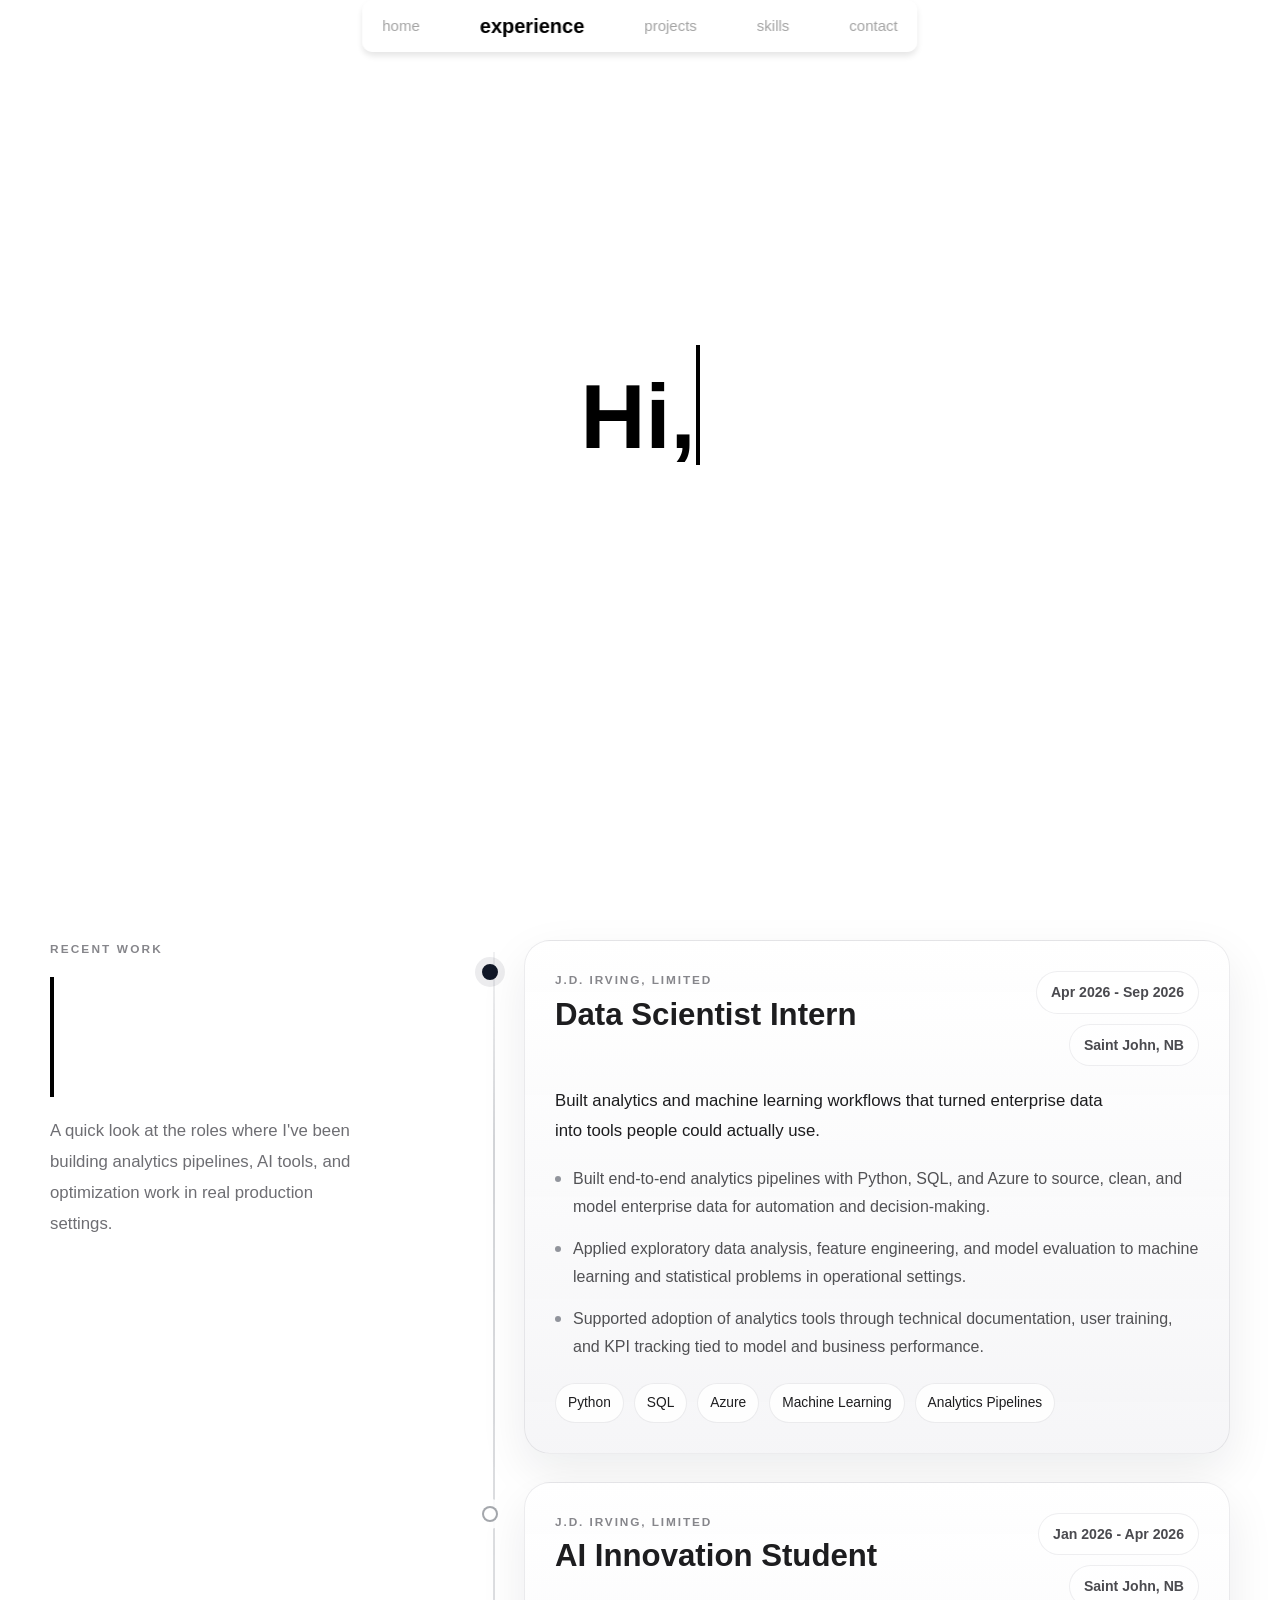
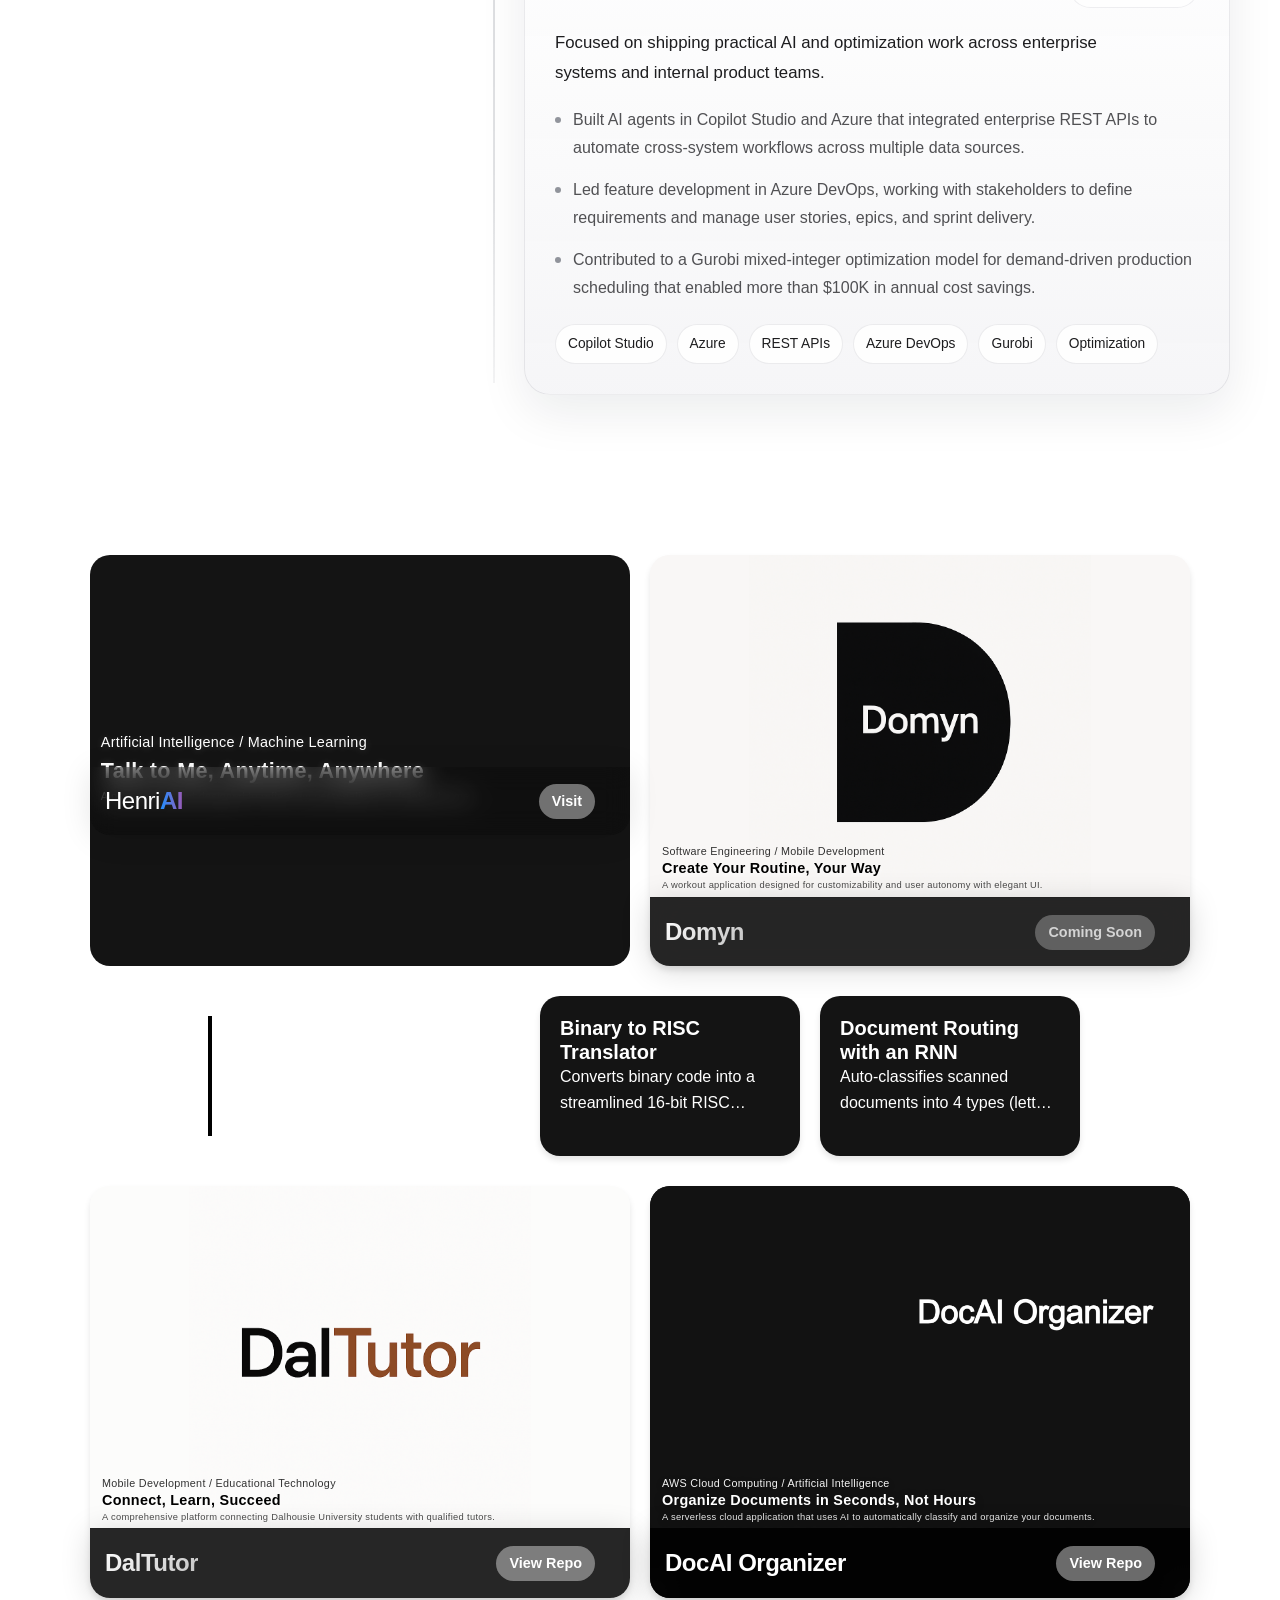
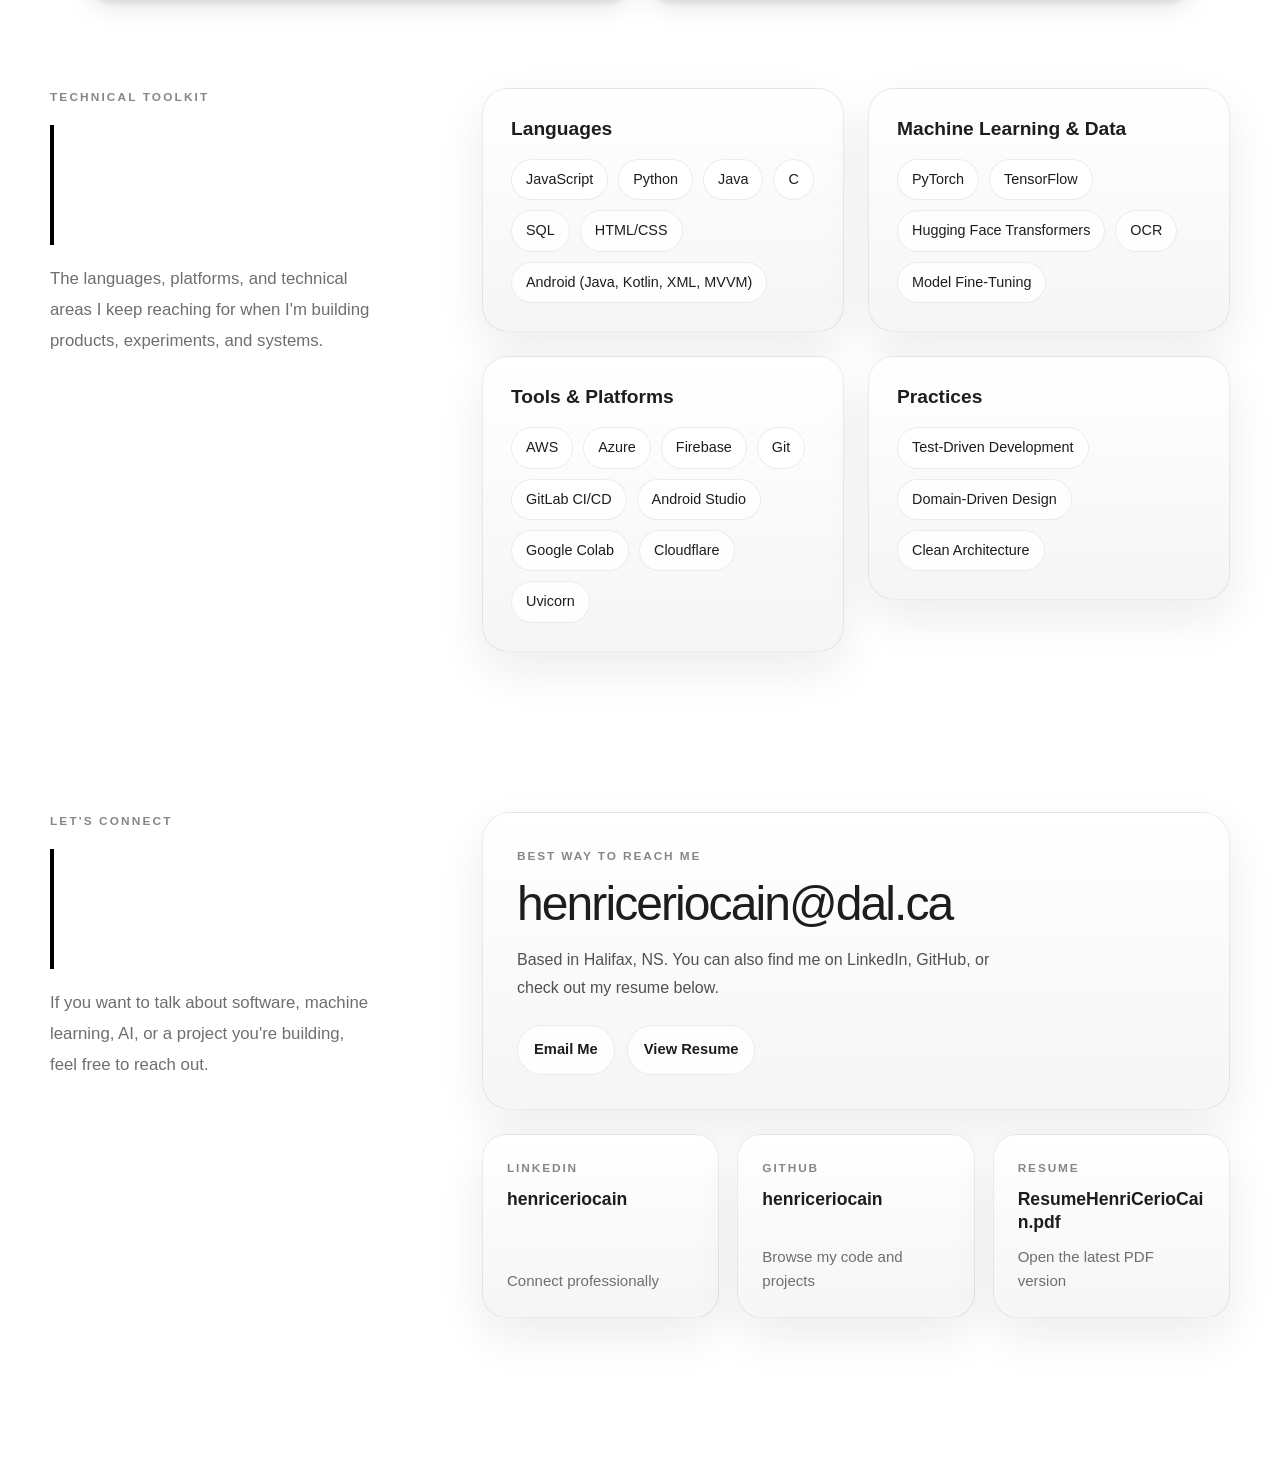
==== commit 67cbc562: "Updated UI" ====
--- a/index.html
+++ b/index.html
@@ -23,6 +23,7 @@
     ====================================== -->
     <nav class="navbar">
       <a href="#home">home</a>
+      <a href="#experience">experience</a>
       <a href="#projects">projects</a>
       <a href="#skills">skills</a>
       <a href="#contact">contact</a>
@@ -34,8 +35,95 @@
     <div class="sway-element">
       <section id="home" class="hidden">
         <h1 id="typingTarget" class="hidden" aria-live="polite"></h1>
+        <p class="home-intro">
+          I'm a Computer Science student at Dalhousie who loves building software and gets really excited about machine learning and AI!
+        </p>
       </section>
     </div>
+
+    <!-- ======================================
+          EXPERIENCE SECTION
+    ====================================== -->
+    <section id="experience" class="sway-element">
+      <div class="experience-shell">
+        <div class="experience-heading">
+          <p class="experience-eyebrow hidden">Recent Work</p>
+          <h2 id="experienceTypingTarget" class="hidden" aria-live="polite"></h2>
+          <p class="experience-copy hidden">
+            A quick look at the roles where I've been building analytics pipelines, AI tools, and optimization work in real production settings.
+          </p>
+        </div>
+
+        <div class="experience-timeline" aria-label="Work experience timeline">
+          <article class="experience-item is-current hidden">
+            <div class="experience-card">
+              <div class="experience-card-top">
+                <div>
+                  <p class="experience-company">J.D. Irving, Limited</p>
+                  <h3>Data Scientist Intern</h3>
+                </div>
+                <div class="experience-meta">
+                  <span>Apr 2026 - Sep 2026</span>
+                  <span>Saint John, NB</span>
+                </div>
+              </div>
+
+              <p class="experience-summary">
+                Built analytics and machine learning workflows that turned enterprise data into tools people could actually use.
+              </p>
+
+              <ul class="experience-points">
+                <li>Built end-to-end analytics pipelines with Python, SQL, and Azure to source, clean, and model enterprise data for automation and decision-making.</li>
+                <li>Applied exploratory data analysis, feature engineering, and model evaluation to machine learning and statistical problems in operational settings.</li>
+                <li>Supported adoption of analytics tools through technical documentation, user training, and KPI tracking tied to model and business performance.</li>
+              </ul>
+
+              <div class="experience-stack" aria-label="Technologies used">
+                <span>Python</span>
+                <span>SQL</span>
+                <span>Azure</span>
+                <span>Machine Learning</span>
+                <span>Analytics Pipelines</span>
+              </div>
+            </div>
+          </article>
+
+          <article class="experience-item hidden">
+            <div class="experience-card">
+              <div class="experience-card-top">
+                <div>
+                  <p class="experience-company">J.D. Irving, Limited</p>
+                  <h3>AI Innovation Student</h3>
+                </div>
+                <div class="experience-meta">
+                  <span>Jan 2026 - Apr 2026</span>
+                  <span>Saint John, NB</span>
+                </div>
+              </div>
+
+              <p class="experience-summary">
+                Focused on shipping practical AI and optimization work across enterprise systems and internal product teams.
+              </p>
+
+              <ul class="experience-points">
+                <li>Built AI agents in Copilot Studio and Azure that integrated enterprise REST APIs to automate cross-system workflows across multiple data sources.</li>
+                <li>Led feature development in Azure DevOps, working with stakeholders to define requirements and manage user stories, epics, and sprint delivery.</li>
+                <li>Contributed to a Gurobi mixed-integer optimization model for demand-driven production scheduling that enabled more than $100K in annual cost savings.</li>
+              </ul>
+
+              <div class="experience-stack" aria-label="Technologies used">
+                <span>Copilot Studio</span>
+                <span>Azure</span>
+                <span>REST APIs</span>
+                <span>Azure DevOps</span>
+                <span>Gurobi</span>
+                <span>Optimization</span>
+              </div>
+            </div>
+          </article>
+        </div>
+      </div>
+    </section>
 
     <!-- ======================================
           PROJECTS SECTION
@@ -452,15 +540,18 @@
           SKILLS SECTION
     ====================================== -->
     <section id="skills" class="sway-element">
-      <div class="skills-container">
-        
-        <div class="skills-title hidden">
-          <h2 id="skillsTypingTarget" aria-live="polite"></h2>
+      <div class="skills-shell">
+        <div class="skills-title">
+          <p class="skills-eyebrow hidden">Technical Toolkit</p>
+          <h2 id="skillsTypingTarget" class="hidden" aria-live="polite"></h2>
+          <p class="skills-copy hidden">
+            The languages, platforms, and technical areas I keep reaching for when I'm building products, experiments, and systems.
+          </p>
         </div>
 
         <div class="skills-content">
           <div class="skill-section hidden">
-            <h2>Languages:</h2>
+            <h2>Languages</h2>
             <div class="skillsContainer">
               <div><h3>JavaScript</h3></div>
               <div><h3>Python</h3></div>
@@ -472,7 +563,7 @@
             </div>
           </div>
           <div class="skill-section hidden">
-            <h2>Machine Learning & Data:</h2>
+            <h2>Machine Learning &amp; Data</h2>
             <div class="skillsContainer">
               <div><h3>PyTorch</h3></div>
               <div><h3>TensorFlow</h3></div>
@@ -482,7 +573,7 @@
             </div>
           </div>
           <div class="skill-section hidden">
-            <h2>Tools & Platforms:</h2>
+            <h2>Tools &amp; Platforms</h2>
             <div class="skillsContainer">
               <div><h3>AWS</h3></div>
               <div><h3>Azure</h3></div>
@@ -496,7 +587,7 @@
             </div>
           </div>
           <div class="skill-section hidden">
-            <h2>Practices:</h2>
+            <h2>Practices</h2>
             <div class="skillsContainer">
               <div><h3>Test-Driven Development</h3></div>
               <div><h3>Domain-Driven Design</h3></div>
@@ -512,14 +603,49 @@
           CONTACT SECTION
     ====================================== -->
     <section id="contact" class="sway-element">
-      <div class="contact-title hidden">
-        <h2 id="contactTypingTarget" aria-live="polite"></h2>
-      </div>
-      <div class="hidden">
-        <p><b>email:</b> <span id="contactEmail">henriceriocain@dal.ca</span></p>
-        <p><b>linkedin:</b> <a href="https://www.linkedin.com/in/henriceriocain/" target="_blank" rel="noopener noreferrer">henriceriocain</a></p>
-        <p><b>github:</b> <a href="https://github.com/henriceriocain" target="_blank" rel="noopener noreferrer">henriceriocain</a></p>
-        <p><b>resume:</b> <a href="ResumeHenriCerioCain.pdf" target="_blank" rel="noopener noreferrer">click here!</a></p>
+      <div class="contact-shell">
+        <div class="contact-title">
+          <p class="contact-eyebrow hidden">Let's Connect</p>
+          <h2 id="contactTypingTarget" class="hidden" aria-live="polite"></h2>
+          <p class="contact-copy hidden">
+            If you want to talk about software, machine learning, AI, or a project you're building, feel free to reach out.
+          </p>
+        </div>
+
+        <div class="contact-content">
+          <div class="contact-primary hidden">
+            <p class="contact-label">Best Way To Reach Me</p>
+            <a class="contact-email-link" href="mailto:henriceriocain@dal.ca">henriceriocain@dal.ca</a>
+            <p class="contact-note">
+              Based in Halifax, NS. You can also find me on LinkedIn, GitHub, or check out my resume below.
+            </p>
+
+            <div class="contact-actions">
+              <a href="mailto:henriceriocain@dal.ca">Email Me</a>
+              <a href="ResumeHenriCerioCain.pdf" target="_blank" rel="noopener noreferrer">View Resume</a>
+            </div>
+          </div>
+
+          <div class="contact-links">
+            <a class="contact-link-card hidden" href="https://www.linkedin.com/in/henriceriocain/" target="_blank" rel="noopener noreferrer">
+              <span class="contact-link-label">LinkedIn</span>
+              <strong>henriceriocain</strong>
+              <span class="contact-link-meta">Connect professionally</span>
+            </a>
+
+            <a class="contact-link-card hidden" href="https://github.com/henriceriocain" target="_blank" rel="noopener noreferrer">
+              <span class="contact-link-label">GitHub</span>
+              <strong>henriceriocain</strong>
+              <span class="contact-link-meta">Browse my code and projects</span>
+            </a>
+
+            <a class="contact-link-card hidden" href="ResumeHenriCerioCain.pdf" target="_blank" rel="noopener noreferrer">
+              <span class="contact-link-label">Resume</span>
+              <strong>ResumeHenriCerioCain.pdf</strong>
+              <span class="contact-link-meta">Open the latest PDF version</span>
+            </a>
+          </div>
+        </div>
       </div>
     </section>
 
--- a/styles.css
+++ b/styles.css
@@ -9,6 +9,7 @@
 
 html {
   scroll-behavior: smooth;
+  scroll-padding-top: 96px;
 }
 
 body {
@@ -52,6 +53,7 @@
    TYPING ANIMATION
 ====================================== */
 #typingTarget,
+#experienceTypingTarget,
 #projectsTypingTarget,
 #skillsTypingTarget,
 #contactTypingTarget {
@@ -128,14 +130,241 @@
   width: 100vw;
   height: 100vh;
   display: flex;
+  flex-direction: column;
   justify-content: center;
   align-items: center;
+  gap: 16px;
+  padding: 0 24px;
 }
 
 #home h1 {
   font-size: 90px;
   text-align: center;
   color: #000000;
+}
+
+.home-intro {
+  max-width: 760px;
+  font-size: 1.3rem;
+  line-height: 1.8;
+  text-align: center;
+  color: #86868b;
+  opacity: 0;
+  transform: translateY(8px);
+  transition: opacity 1.15s cubic-bezier(0.16, 1, 0.3, 1),
+              transform 0.8s cubic-bezier(0.16, 1, 0.3, 1);
+  transition-delay: 0.08s;
+}
+
+.home-intro.visible {
+  opacity: 1;
+  transform: translateY(0);
+}
+
+/* ======================================
+   EXPERIENCE SECTION
+====================================== */
+#experience {
+  padding: 40px 50px 110px;
+}
+
+.experience-shell {
+  max-width: 1220px;
+  margin: 0 auto;
+  display: grid;
+  grid-template-columns: minmax(280px, 360px) minmax(0, 1fr);
+  gap: 72px;
+  align-items: start;
+}
+
+.experience-heading {
+  display: flex;
+  flex-direction: column;
+  gap: 18px;
+  position: sticky;
+  top: 110px;
+}
+
+.experience-eyebrow {
+  font-size: 0.74rem;
+  font-weight: 700;
+  letter-spacing: 0.18em;
+  text-transform: uppercase;
+  color: #86868b;
+}
+
+.experience-heading h2 {
+  font-size: 70px;
+  color: #000000;
+  align-self: flex-start;
+  width: fit-content;
+  max-width: 100%;
+}
+
+.experience-copy {
+  max-width: 320px;
+  font-size: 1.05rem;
+  line-height: 1.85;
+  color: #6e6e73;
+}
+
+.experience-timeline {
+  position: relative;
+  display: flex;
+  flex-direction: column;
+  gap: 28px;
+  padding-left: 42px;
+}
+
+.experience-timeline::before {
+  content: "";
+  position: absolute;
+  left: 11px;
+  top: 12px;
+  bottom: 12px;
+  width: 1.5px;
+  background: linear-gradient(
+    180deg,
+    rgba(15, 23, 42, 0.06) 0%,
+    rgba(15, 23, 42, 0.18) 18%,
+    rgba(15, 23, 42, 0.12) 82%,
+    rgba(15, 23, 42, 0.05) 100%
+  );
+}
+
+.experience-item {
+  position: relative;
+}
+
+.experience-item::before {
+  content: "";
+  position: absolute;
+  left: -42px;
+  top: 24px;
+  width: 12px;
+  height: 12px;
+  border-radius: 999px;
+  background: #FFFFFF;
+  border: 2px solid rgba(17, 24, 39, 0.38);
+  box-shadow: 0 0 0 7px rgba(255, 255, 255, 0.88);
+}
+
+.experience-item.is-current::before {
+  background: #111827;
+  border-color: #111827;
+  box-shadow: 0 0 0 7px rgba(17, 24, 39, 0.08);
+}
+
+.experience-card {
+  position: relative;
+  padding: 30px;
+  border-radius: 26px;
+  background: linear-gradient(180deg, rgba(255, 255, 255, 0.98) 0%, rgba(245, 245, 247, 0.96) 100%);
+  border: 1px solid rgba(15, 23, 42, 0.08);
+  box-shadow: 0 18px 48px rgba(15, 23, 42, 0.08);
+  overflow: hidden;
+  transition: transform 0.3s ease, box-shadow 0.3s ease;
+}
+
+.experience-card:hover {
+  transform: translateY(-4px);
+  box-shadow: 0 24px 56px rgba(15, 23, 42, 0.12);
+}
+
+.experience-card-top {
+  display: flex;
+  justify-content: space-between;
+  align-items: flex-start;
+  gap: 24px;
+  margin-bottom: 20px;
+}
+
+.experience-company {
+  margin-bottom: 8px;
+  font-size: 0.74rem;
+  font-weight: 700;
+  letter-spacing: 0.16em;
+  text-transform: uppercase;
+  color: #86868b;
+}
+
+.experience-card h3 {
+  font-size: 1.95rem;
+  line-height: 1.1;
+  color: #1d1d1f;
+}
+
+.experience-meta {
+  display: flex;
+  flex-direction: column;
+  align-items: flex-end;
+  gap: 10px;
+}
+
+.experience-meta span {
+  display: inline-flex;
+  align-items: center;
+  justify-content: center;
+  padding: 9px 14px;
+  border-radius: 999px;
+  border: 1px solid rgba(15, 23, 42, 0.07);
+  background: rgba(255, 255, 255, 0.78);
+  color: #4a4a4f;
+  font-size: 0.88rem;
+  font-weight: 600;
+  white-space: nowrap;
+}
+
+.experience-summary {
+  margin-bottom: 18px;
+  max-width: 62ch;
+  font-size: 1.05rem;
+  line-height: 1.8;
+  color: #1d1d1f;
+}
+
+.experience-points {
+  list-style: none;
+  display: grid;
+  gap: 14px;
+  margin-bottom: 22px;
+}
+
+.experience-points li {
+  position: relative;
+  padding-left: 18px;
+  font-size: 1rem;
+  line-height: 1.75;
+  color: #515154;
+}
+
+.experience-points li::before {
+  content: "";
+  position: absolute;
+  left: 0;
+  top: 11px;
+  width: 6px;
+  height: 6px;
+  border-radius: 999px;
+  background: rgba(17, 24, 39, 0.45);
+}
+
+.experience-stack {
+  display: flex;
+  flex-wrap: wrap;
+  gap: 10px;
+}
+
+.experience-stack span {
+  display: inline-flex;
+  align-items: center;
+  padding: 8px 12px;
+  border-radius: 999px;
+  border: 1px solid rgba(15, 23, 42, 0.08);
+  background: rgba(255, 255, 255, 0.92);
+  color: #1d1d1f;
+  font-size: 0.86rem;
+  font-weight: 500;
 }
 
 /* ======================================
@@ -1666,113 +1895,274 @@
    SKILLS SECTION
 ====================================== */
 #skills {
-  padding: 100px;
-  margin-top: -25px;
-}
-
-.skills-container {
+  padding: 40px 50px 120px;
+}
+
+.skills-shell {
+  max-width: 1220px;
+  margin: 0 auto;
+  display: grid;
+  grid-template-columns: minmax(280px, 360px) minmax(0, 1fr);
+  gap: 72px;
+  align-items: start;
+}
+
+.skills-title {
   display: flex;
-  flex-direction: row;
-  align-items: center;
-  justify-content: center;
-  gap: 50px;
-  min-height: 100vh;
-}
-
-.skills-title {
-  flex: 0 0 30%;
-  display: flex;
-  align-items: center;
-  justify-content: center;
+  flex-direction: column;
+  gap: 18px;
+  position: sticky;
+  top: 110px;
+}
+
+.skills-eyebrow {
+  font-size: 0.74rem;
+  font-weight: 700;
+  letter-spacing: 0.18em;
+  text-transform: uppercase;
+  color: #86868b;
 }
 
 .skills-title h2 {
   font-size: 70px;
-  text-align: center;
   color: #000000;
-  border-right: 4px solid #000000;
-  white-space: nowrap;
-  overflow: hidden;
+  align-self: flex-start;
+  width: fit-content;
+  max-width: 100%;
+}
+
+.skills-copy {
+  max-width: 320px;
+  font-size: 1.05rem;
+  line-height: 1.85;
+  color: #6e6e73;
 }
 
 .skills-content {
-  flex: 1;
-  display: flex;
-  flex-direction: column;
-  align-items: flex-start;
-  gap: 40px;
+  display: grid;
+  grid-template-columns: repeat(2, minmax(0, 1fr));
+  gap: 24px;
+  align-items: start;
+}
+
+.skill-section {
+  padding: 28px;
+  border-radius: 26px;
+  background: linear-gradient(180deg, rgba(255, 255, 255, 0.98) 0%, rgba(245, 245, 247, 0.96) 100%);
+  border: 1px solid rgba(15, 23, 42, 0.08);
+  box-shadow: 0 18px 48px rgba(15, 23, 42, 0.08);
+  transition: transform 0.3s ease, box-shadow 0.3s ease;
+}
+
+.skill-section:hover {
+  transform: translateY(-4px);
+  box-shadow: 0 24px 56px rgba(15, 23, 42, 0.12);
 }
 
 .skill-section h2 {
-  font-size: 24px;
-  margin-bottom: 10px;
-  color: #000000;
+  margin-bottom: 18px;
+  font-size: 1.2rem;
+  line-height: 1.25;
+  color: #1d1d1f;
 }
 
 .skillsContainer {
   display: flex;
   flex-wrap: wrap;
-  padding: 20px;
+  gap: 10px;
 }
 
 .skillsContainer div {
-  padding: 20px;
-  margin: 5px;
-  background-color: #F2F2F2;
-  border-radius: 10px;
-  color: #000000;
+  display: inline-flex;
+  align-items: center;
+  padding: 10px 14px;
+  border-radius: 999px;
+  border: 1px solid rgba(15, 23, 42, 0.08);
+  background: rgba(255, 255, 255, 0.92);
+  color: #1d1d1f;
+}
+
+.skillsContainer h3 {
+  font-size: 0.9rem;
+  font-weight: 500;
+  line-height: 1.35;
 }
 
 /* ======================================
    CONTACT SECTION
 ====================================== */
 #contact {
-  margin-bottom: 250px;
-  padding: 100px;
+  padding: 40px 50px 140px;
 }
 
 .contact-title {
-  flex: 0 0 30%;
   display: flex;
+  flex-direction: column;
+  gap: 18px;
+  position: sticky;
+  top: 110px;
+}
+
+.contact-shell {
+  max-width: 1220px;
+  margin: 0 auto;
+  display: grid;
+  grid-template-columns: minmax(280px, 360px) minmax(0, 1fr);
+  gap: 72px;
+  align-items: start;
+}
+
+.contact-eyebrow {
+  font-size: 0.74rem;
+  font-weight: 700;
+  letter-spacing: 0.18em;
+  text-transform: uppercase;
+  color: #86868b;
+}
+
+.contact-title h2 {
+  font-size: 70px;
+  color: #000000;
+  align-self: flex-start;
+  width: fit-content;
+  max-width: 100%;
+}
+
+.contact-copy {
+  max-width: 320px;
+  font-size: 1.05rem;
+  line-height: 1.85;
+  color: #6e6e73;
+}
+
+.contact-content {
+  display: grid;
+  gap: 24px;
+}
+
+.contact-primary {
+  padding: 34px;
+  border-radius: 28px;
+  background: linear-gradient(180deg, rgba(255, 255, 255, 0.98) 0%, rgba(245, 245, 247, 0.96) 100%);
+  border: 1px solid rgba(15, 23, 42, 0.08);
+  box-shadow: 0 18px 48px rgba(15, 23, 42, 0.08);
+}
+
+.contact-label {
+  margin-bottom: 12px;
+  font-size: 0.74rem;
+  font-weight: 700;
+  letter-spacing: 0.16em;
+  text-transform: uppercase;
+  color: #86868b;
+}
+
+.contact-email-link {
+  display: inline-block;
+  margin-bottom: 16px;
+  font-size: clamp(1.9rem, 4vw, 3rem);
+  line-height: 1.08;
+  letter-spacing: -0.04em;
+  color: #1d1d1f;
+  text-decoration: none;
+  word-break: break-word;
+}
+
+.contact-note {
+  max-width: 58ch;
+  margin-bottom: 22px;
+  font-size: 1rem;
+  line-height: 1.8;
+  color: #515154;
+}
+
+.contact-actions {
+  display: flex;
+  flex-wrap: wrap;
+  gap: 12px;
+}
+
+.contact-actions a {
+  display: inline-flex;
   align-items: center;
   justify-content: center;
-  margin-bottom: 20px;
-}
-
-.contact-title h2 {
-  font-size: 70px;
-  text-align: center;
-  color: #000000;
-}
-
-#contact p {
-  margin: -10px 0;
-  line-height: 1.2;
-  font-size: 20px;
-  text-align: center;
-}
-
-#contact a {
+  padding: 12px 16px;
+  border-radius: 999px;
+  border: 1px solid rgba(15, 23, 42, 0.08);
+  background: rgba(255, 255, 255, 0.92);
+  color: #1d1d1f;
   text-decoration: none;
-  color: #10A37F;
-}
-
-#contact a:hover {
-  color: #000000;
-}
-
-#contactEmail,
-#contact p a {
-  font-size: 30px;
-  color: #000000;
+  font-size: 0.92rem;
+  font-weight: 600;
+  transition: transform 0.25s ease, background-color 0.25s ease, border-color 0.25s ease;
+}
+
+.contact-actions a:hover {
+  transform: translateY(-2px);
+  background: #FFFFFF;
+  border-color: rgba(15, 23, 42, 0.14);
+}
+
+.contact-links {
+  display: grid;
+  grid-template-columns: repeat(3, minmax(0, 1fr));
+  gap: 18px;
+}
+
+.contact-link-card {
+  min-height: 168px;
+  padding: 24px;
+  border-radius: 24px;
+  background: linear-gradient(180deg, rgba(255, 255, 255, 0.98) 0%, rgba(245, 245, 247, 0.96) 100%);
+  border: 1px solid rgba(15, 23, 42, 0.08);
+  box-shadow: 0 18px 48px rgba(15, 23, 42, 0.08);
+  color: #1d1d1f;
+  text-decoration: none;
+  display: flex;
+  flex-direction: column;
+  gap: 10px;
+  transition: transform 0.3s ease, box-shadow 0.3s ease;
+}
+
+.contact-link-card:hover {
+  transform: translateY(-4px);
+  box-shadow: 0 24px 56px rgba(15, 23, 42, 0.12);
+}
+
+.contact-link-label {
+  font-size: 0.74rem;
+  font-weight: 700;
+  letter-spacing: 0.16em;
+  text-transform: uppercase;
+  color: #86868b;
+}
+
+.contact-link-card strong {
+  font-size: 1.1rem;
+  line-height: 1.35;
+  color: #1d1d1f;
+  word-break: break-word;
+}
+
+.contact-link-meta {
+  margin-top: auto;
+  font-size: 0.94rem;
+  line-height: 1.6;
+  color: #6e6e73;
 }
 
 /* ======================================
    RESPONSIVE
 ====================================== */
 @media (max-width: 1100px) {
+  .navbar {
+    gap: 10px;
+    padding: 0 12px;
+  }
+
   .navbar a {
     font-size: 14px;
+    margin: 10px 10px;
   }
 
   .navbar a.active-link {
@@ -1786,14 +2176,131 @@
   }
 
   .projects-container,
-  .skills-container {
+  .skills-shell,
+  .experience-shell,
+  .contact-shell {
     flex-direction: column;
     align-items: center;
   }
 
   .projects-title h2,
-  .skills-title h2 {
+  .skills-title h2,
+  .experience-heading h2,
+  .contact-title h2 {
     font-size: 60px;
+  }
+
+  #experience {
+    padding: 50px 50px 100px;
+  }
+
+  .experience-shell {
+    display: flex;
+    gap: 34px;
+    max-width: 900px;
+    width: 100%;
+    align-items: stretch;
+  }
+
+  .experience-heading {
+    position: static;
+    gap: 14px;
+    width: 100%;
+  }
+
+  .experience-copy {
+    max-width: 680px;
+  }
+
+  .experience-timeline {
+    width: 100%;
+  }
+
+  .experience-card-top {
+    flex-direction: column;
+  }
+
+  .experience-meta {
+    flex-direction: row;
+    flex-wrap: wrap;
+    align-items: flex-start;
+  }
+
+  #skills {
+    padding: 50px 50px 100px;
+  }
+
+  .skills-shell {
+    display: flex;
+    gap: 34px;
+    max-width: 900px;
+    width: 100%;
+    align-items: stretch;
+  }
+
+  .skills-title {
+    position: static;
+    gap: 14px;
+    width: 100%;
+  }
+
+  .skills-copy {
+    max-width: 680px;
+  }
+
+  .skills-content {
+    width: 100%;
+    grid-template-columns: repeat(2, minmax(0, 1fr));
+  }
+
+  #contact {
+    padding: 50px 50px 120px;
+  }
+
+  .contact-shell {
+    display: flex;
+    gap: 34px;
+    max-width: 900px;
+    width: 100%;
+    align-items: stretch;
+  }
+
+  .contact-title {
+    position: static;
+    gap: 14px;
+    width: 100%;
+  }
+
+  .contact-copy {
+    max-width: 680px;
+  }
+
+  .contact-content {
+    width: 100%;
+  }
+
+  .contact-links {
+    grid-template-columns: repeat(2, minmax(0, 1fr));
+  }
+
+  .projects-middle-row {
+    display: contents;
+  }
+
+  .projects-title {
+    order: 1;
+  }
+
+  .projects-top-row {
+    order: 2;
+  }
+
+  .projects-middle-cards {
+    order: 3;
+  }
+
+  .projects-bottom-row {
+    order: 4;
   }
 
   .projects-middle-cards {
@@ -1813,28 +2320,6 @@
     max-width: 600px;
   }
 
-  #contact p {
-    padding-left: 0;
-    text-align: center;
-    font-size: 20px;
-  }
-
-  .contact-title {
-    flex: none;
-    width: 100%;
-    max-width: none;
-    margin-bottom: 10px;
-  }
-
-  .contact-title h2 {
-    font-size: 60px;
-    border-right: none;
-  }
-
-  #contact {
-    padding: 50px;
-    margin-bottom: 150px;
-  }
 }
 
 @media only screen and (max-width: 700px) {
@@ -1858,6 +2343,7 @@
   }
 
   #projectsTypingTarget,
+  #experienceTypingTarget,
   #skillsTypingTarget,
   #contactTypingTarget{
     height: 80px;
@@ -1865,14 +2351,225 @@
 
   .navbar {
     width: 100%;
+    gap: 2px;
+    padding: 0 8px;
+  }
+
+  .navbar a {
+    margin: 10px 6px;
+    font-size: 13px;
+  }
+
+  .navbar a.active-link {
+    font-size: 15px;
   }
 
   #home h1 {
     font-size: 60px;
   }
 
+  .home-intro {
+    max-width: 92vw;
+    font-size: 1rem;
+    line-height: 1.7;
+  }
+
   .projects-title h2 {
     font-size: 45px;
+  }
+
+  #experience {
+    padding: 32px 18px 80px;
+  }
+
+  .experience-shell {
+    gap: 24px;
+    width: 100%;
+  }
+
+  .experience-heading h2 {
+    font-size: 45px;
+  }
+
+  .experience-eyebrow {
+    font-size: 0.68rem;
+    letter-spacing: 0.16em;
+  }
+
+  .experience-copy {
+    max-width: none;
+    font-size: 0.98rem;
+    line-height: 1.75;
+  }
+
+  .experience-timeline {
+    gap: 20px;
+    padding-left: 28px;
+  }
+
+  .experience-timeline::before {
+    left: 8px;
+    top: 10px;
+    bottom: 10px;
+  }
+
+  .experience-item::before {
+    left: -28px;
+    top: 20px;
+    width: 10px;
+    height: 10px;
+    box-shadow: 0 0 0 6px rgba(255, 255, 255, 0.9);
+  }
+
+  .experience-item.is-current::before {
+    box-shadow: 0 0 0 6px rgba(17, 24, 39, 0.08);
+  }
+
+  .experience-card {
+    padding: 22px 20px 20px;
+    border-radius: 22px;
+  }
+
+  .experience-card h3 {
+    font-size: 1.45rem;
+  }
+
+  .experience-meta {
+    gap: 8px;
+  }
+
+  .experience-meta span {
+    padding: 8px 12px;
+    font-size: 0.8rem;
+  }
+
+  .experience-summary,
+  .experience-points li {
+    font-size: 0.95rem;
+  }
+
+  .experience-stack {
+    gap: 8px;
+  }
+
+  .experience-stack span {
+    padding: 7px 10px;
+    font-size: 0.78rem;
+  }
+
+  #skills {
+    padding: 32px 18px 80px;
+  }
+
+  .skills-shell {
+    gap: 24px;
+    width: 100%;
+  }
+
+  .skills-title h2 {
+    font-size: 45px;
+  }
+
+  .skills-eyebrow {
+    font-size: 0.68rem;
+    letter-spacing: 0.16em;
+  }
+
+  .skills-copy {
+    max-width: none;
+    font-size: 0.98rem;
+    line-height: 1.75;
+  }
+
+  .skills-content {
+    grid-template-columns: 1fr;
+    gap: 18px;
+  }
+
+  .skill-section {
+    padding: 22px 20px 20px;
+    border-radius: 22px;
+  }
+
+  .skill-section h2 {
+    margin-bottom: 16px;
+    font-size: 1.08rem;
+  }
+
+  .skillsContainer {
+    gap: 8px;
+  }
+
+  .skillsContainer div {
+    padding: 8px 10px;
+  }
+
+  .skillsContainer h3 {
+    font-size: 0.82rem;
+  }
+
+  #contact {
+    padding: 32px 18px 110px;
+  }
+
+  .contact-shell {
+    gap: 24px;
+    width: 100%;
+  }
+
+  .contact-title h2 {
+    font-size: 45px;
+  }
+
+  .contact-eyebrow {
+    font-size: 0.68rem;
+    letter-spacing: 0.16em;
+  }
+
+  .contact-copy {
+    max-width: none;
+    font-size: 0.98rem;
+    line-height: 1.75;
+  }
+
+  .contact-primary {
+    padding: 24px 20px 20px;
+    border-radius: 22px;
+  }
+
+  .contact-email-link {
+    font-size: 1.75rem;
+  }
+
+  .contact-note {
+    font-size: 0.95rem;
+  }
+
+  .contact-actions {
+    flex-direction: column;
+  }
+
+  .contact-actions a {
+    width: 100%;
+  }
+
+  .contact-links {
+    grid-template-columns: 1fr;
+    gap: 16px;
+  }
+
+  .contact-link-card {
+    min-height: auto;
+    padding: 20px;
+    border-radius: 22px;
+  }
+
+  .contact-link-card strong {
+    font-size: 1rem;
+  }
+
+  .contact-link-meta {
+    font-size: 0.9rem;
   }
 
   .card2 {
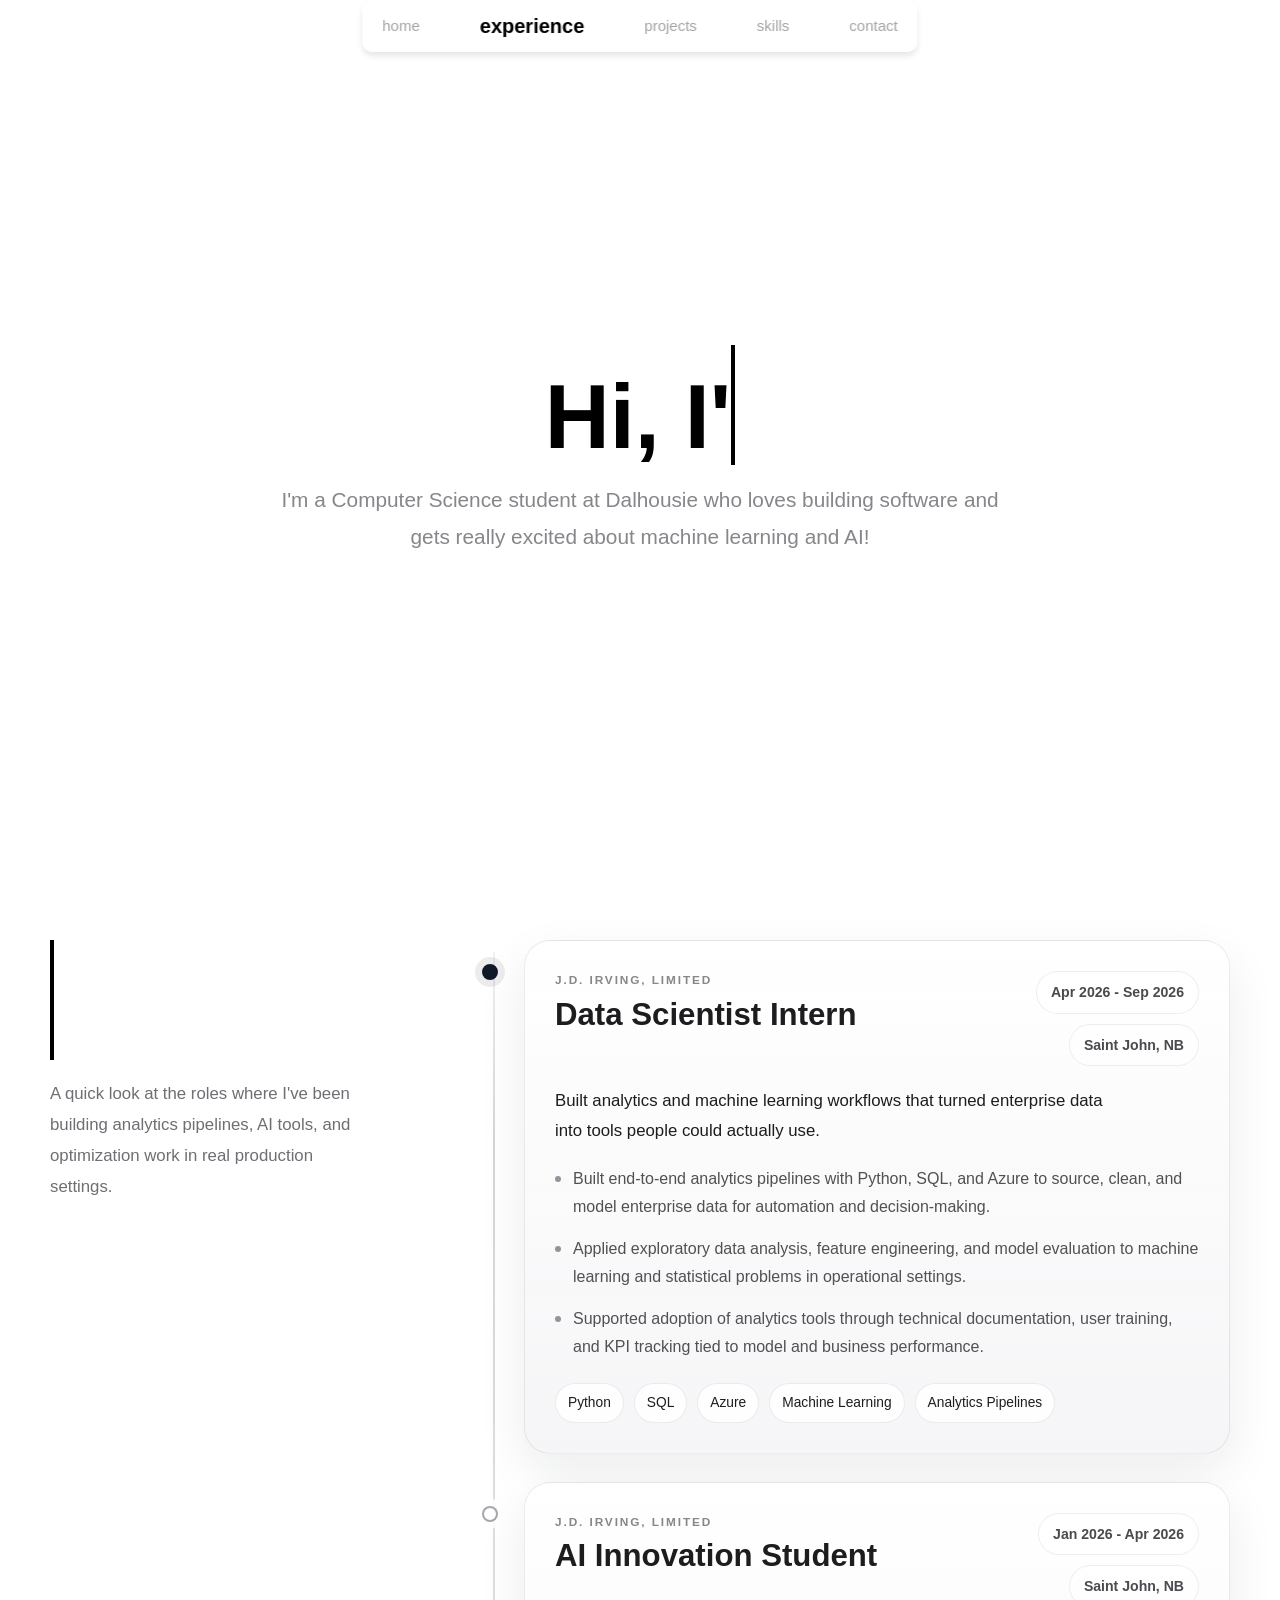
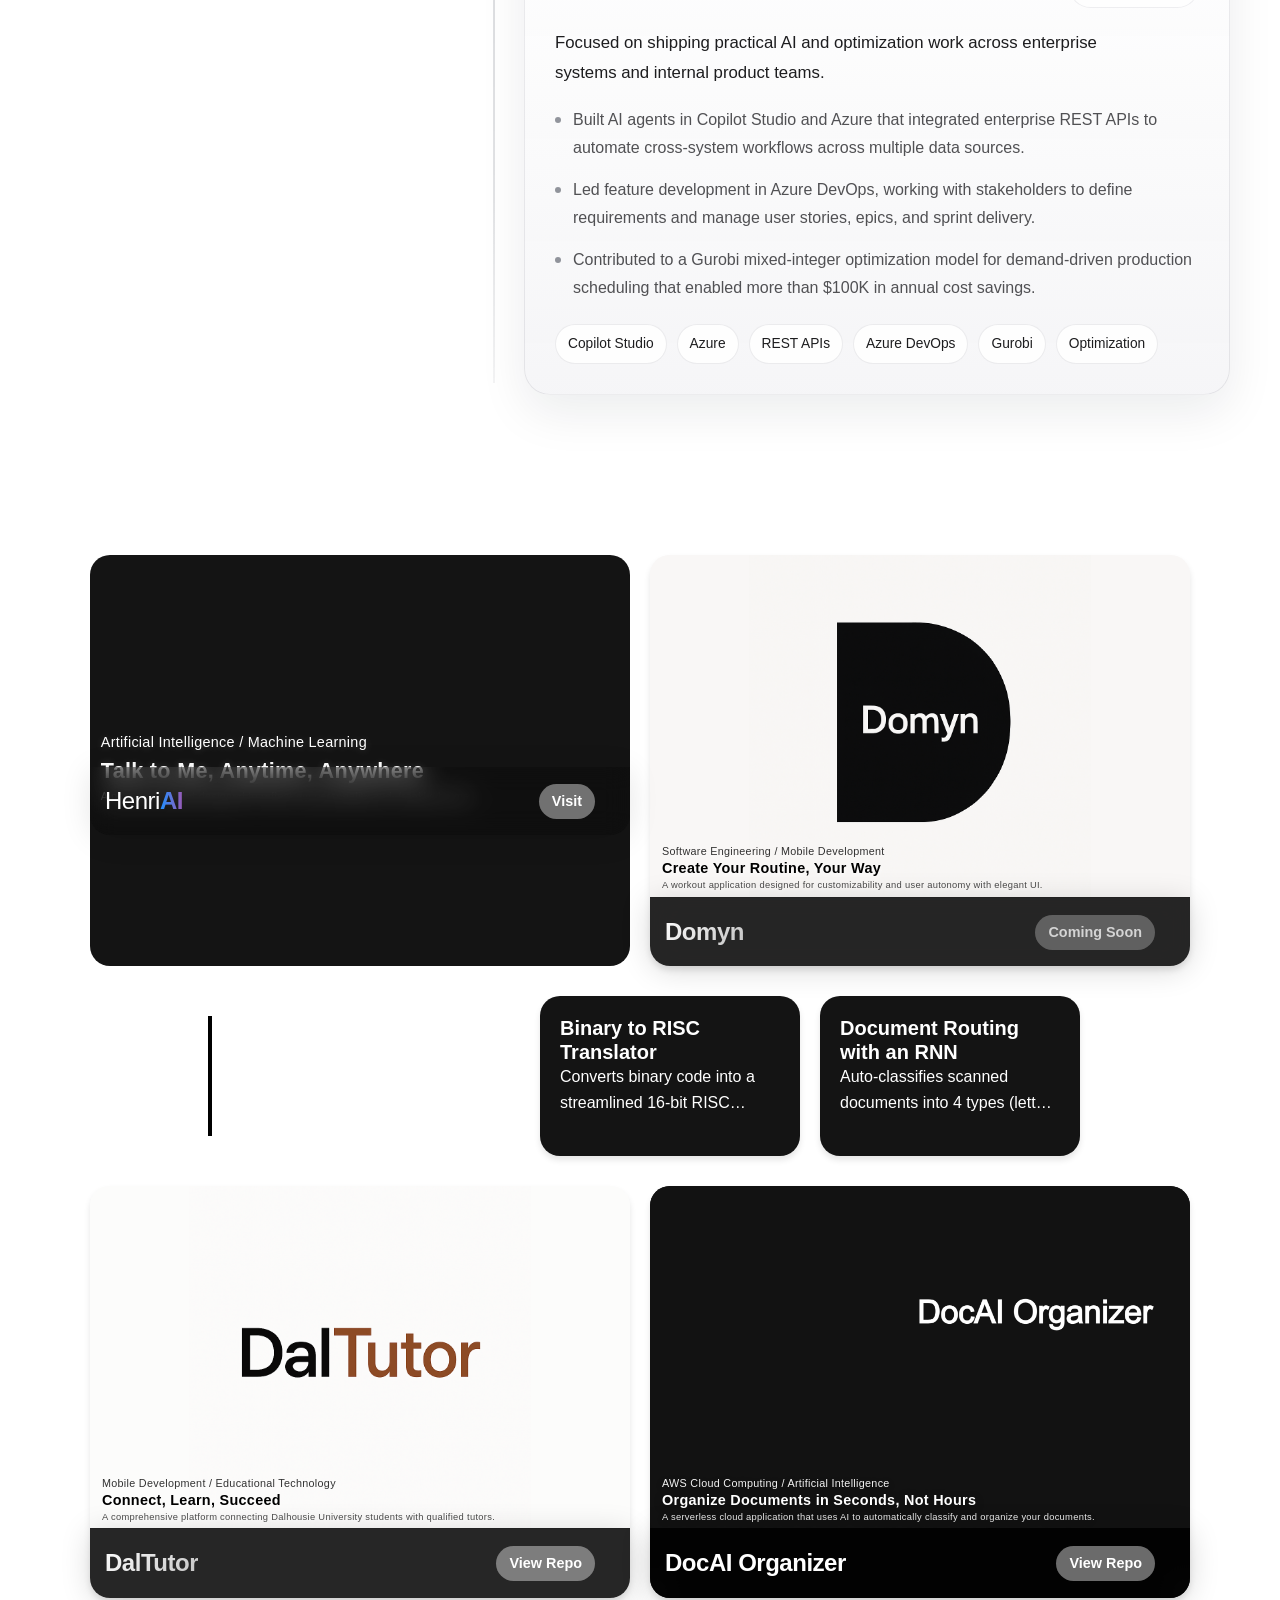
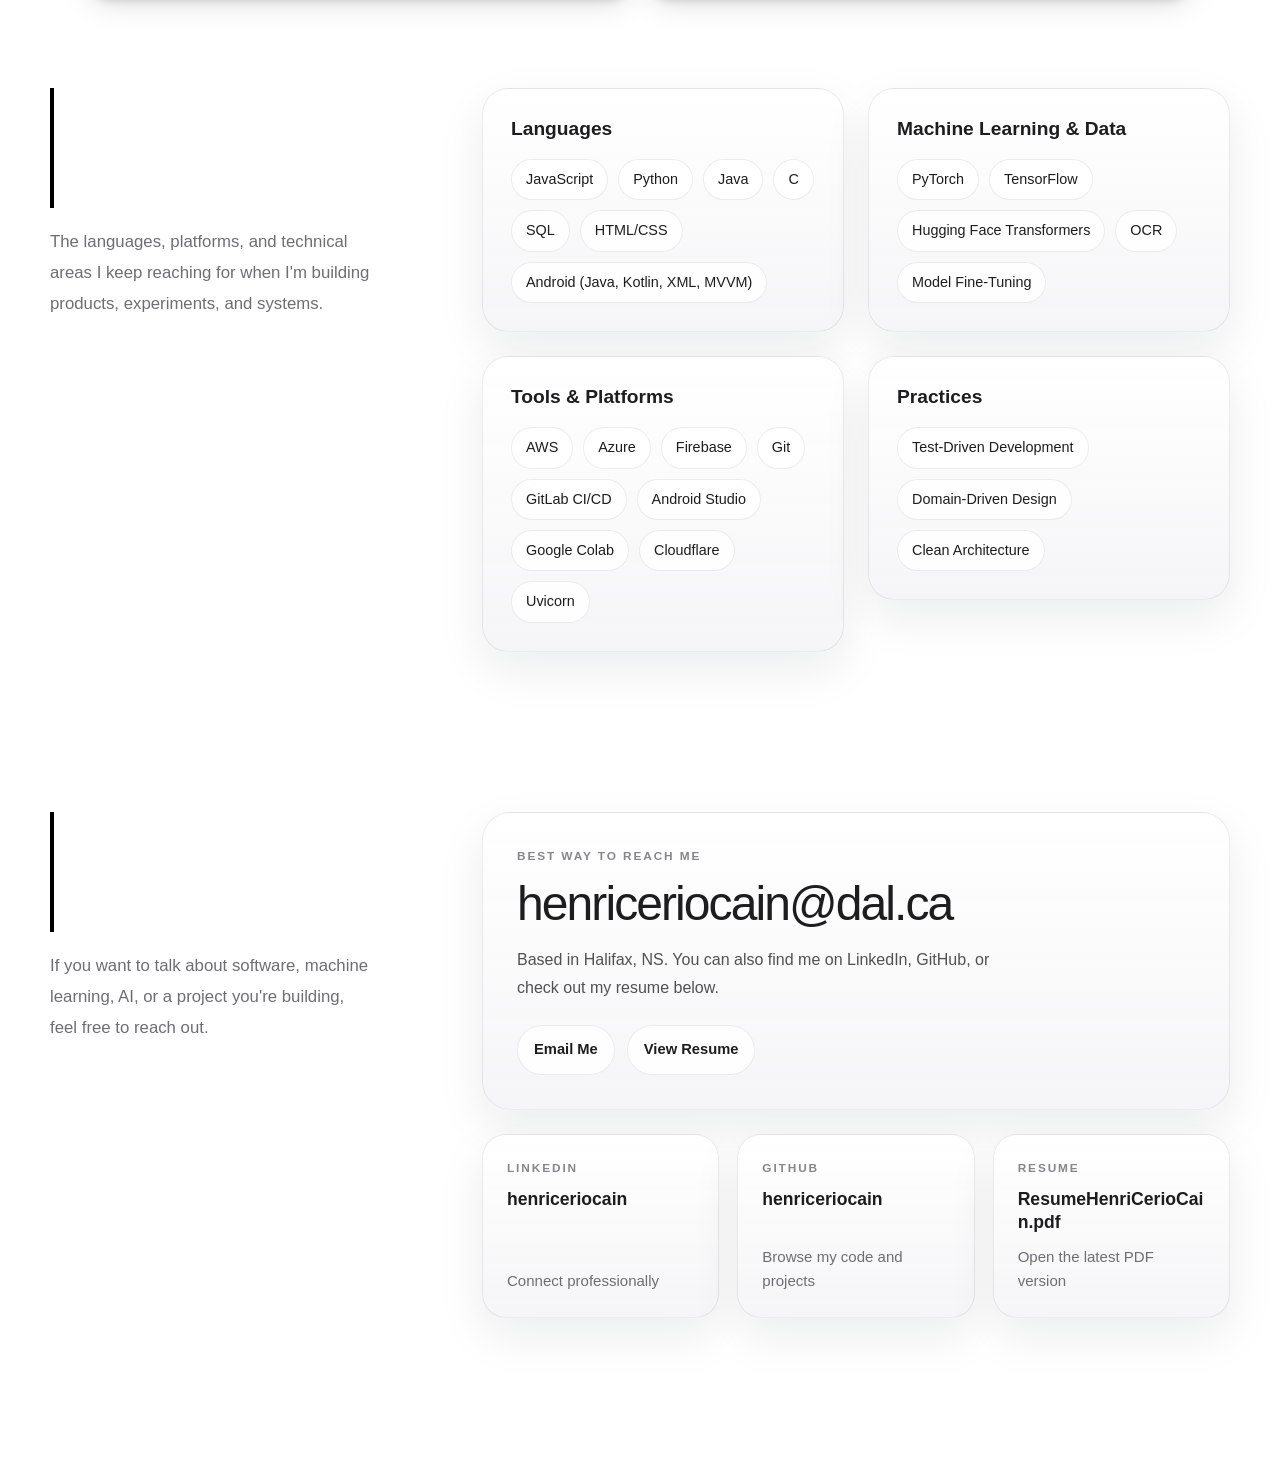
==== commit 61c92f59: "Updated Resume and UI Tweaks" ====
--- a/index.html
+++ b/index.html
@@ -47,7 +47,6 @@
     <section id="experience" class="sway-element">
       <div class="experience-shell">
         <div class="experience-heading">
-          <p class="experience-eyebrow hidden">Recent Work</p>
           <h2 id="experienceTypingTarget" class="hidden" aria-live="polite"></h2>
           <p class="experience-copy hidden">
             A quick look at the roles where I've been building analytics pipelines, AI tools, and optimization work in real production settings.
@@ -134,7 +133,7 @@
 
           <!-- TOP ROW - HENRI.AI + DOMYN -->
           <div class="projects-top-row hidden">
-            <div class="card2">
+            <div class="card2" data-project="henriai">
               <div class="henriAI-container">
                 <div class="henriAI-top">
                   <video autoplay loop muted playsinline>
@@ -206,7 +205,7 @@
               </div>
             </div>
 
-            <div class="card3">
+            <div class="card3" data-project="domyn">
               <div class="domyn-container">
                 <div class="domyn-top">
                   <div class="domyn-background-image"></div>
@@ -286,7 +285,7 @@
             </div>
             <div class="projects-middle-cards">
               <!-- BINARY TRANSLATOR CARD -->
-              <div class="card binaryTranslator-card">
+              <div class="card binaryTranslator-card" data-project="binary-translator">
                 <div class="card-header">
                   <h2>Binary to RISC Translator</h2>
                   <p class="brief-description">
@@ -321,7 +320,7 @@
               </div>
 
               <!-- DOCUMENT ROUTING RNN CARD -->
-              <div class="card documentRouting-card">
+              <div class="card documentRouting-card" data-project="document-routing-rnn">
                 <div class="card-header">
                   <h2>Document Routing with an RNN</h2>
                   <p class="brief-description">
@@ -376,7 +375,7 @@
 
           <!-- BOTTOM ROW - DALTUTOR + DOCAI -->
           <div class="projects-bottom-row hidden">
-            <div class="card4">
+            <div class="card4" data-project="daltutor">
               <div class="daltutor-container">
                 <div class="daltutor-top">
                   <div class="daltutor-background-image"></div>
@@ -458,7 +457,7 @@
               </div>
             </div>
 
-            <div class="card5">
+            <div class="card5" data-project="docai">
               <div class="docai-container">
                 <div class="docai-top">
                   <div class="docai-background-image"></div>
@@ -542,7 +541,6 @@
     <section id="skills" class="sway-element">
       <div class="skills-shell">
         <div class="skills-title">
-          <p class="skills-eyebrow hidden">Technical Toolkit</p>
           <h2 id="skillsTypingTarget" class="hidden" aria-live="polite"></h2>
           <p class="skills-copy hidden">
             The languages, platforms, and technical areas I keep reaching for when I'm building products, experiments, and systems.
@@ -605,7 +603,6 @@
     <section id="contact" class="sway-element">
       <div class="contact-shell">
         <div class="contact-title">
-          <p class="contact-eyebrow hidden">Let's Connect</p>
           <h2 id="contactTypingTarget" class="hidden" aria-live="polite"></h2>
           <p class="contact-copy hidden">
             If you want to talk about software, machine learning, AI, or a project you're building, feel free to reach out.
--- a/styles.css
+++ b/styles.css
@@ -185,14 +185,6 @@
   top: 110px;
 }
 
-.experience-eyebrow {
-  font-size: 0.74rem;
-  font-weight: 700;
-  letter-spacing: 0.18em;
-  text-transform: uppercase;
-  color: #86868b;
-}
-
 .experience-heading h2 {
   font-size: 70px;
   color: #000000;
@@ -1049,6 +1041,11 @@
 /* ======================================
    CARD2 FULLSCREEN OVERRIDES
 ====================================== */
+.card2.fullscreen-card {
+  max-width: none;
+  background-color: #141414;
+}
+
 .card2.fullscreen-card .henriAI-top {
   position: relative;
   width: 100vw;
@@ -1915,14 +1912,6 @@
   top: 110px;
 }
 
-.skills-eyebrow {
-  font-size: 0.74rem;
-  font-weight: 700;
-  letter-spacing: 0.18em;
-  text-transform: uppercase;
-  color: #86868b;
-}
-
 .skills-title h2 {
   font-size: 70px;
   color: #000000;
@@ -2012,16 +2001,8 @@
   align-items: start;
 }
 
-.contact-eyebrow {
-  font-size: 0.74rem;
-  font-weight: 700;
-  letter-spacing: 0.18em;
-  text-transform: uppercase;
-  color: #86868b;
-}
-
 .contact-title h2 {
-  font-size: 70px;
+  font-size: 65px;
   color: #000000;
   align-self: flex-start;
   width: fit-content;
@@ -2322,6 +2303,148 @@
 
 }
 
+@media (max-width: 900px) {
+  .fullscreen-card {
+    padding: 32px 24px 28px;
+    border-radius: 0;
+  }
+
+  .fullscreen-card.has-footer {
+    padding-bottom: calc(var(--project-footer-h) + 28px + env(safe-area-inset-bottom));
+  }
+
+  .fullscreen-card .card-header,
+  .fullscreen-card .card-content {
+    width: 100%;
+  }
+
+  .fullscreen-card .card-content {
+    margin-top: 14px;
+  }
+
+  .fullscreen-card .card-content > div {
+    margin-top: 32px;
+  }
+
+  .fullscreen-card .card-header h2 {
+    font-size: clamp(2rem, 7vw, 3rem) !important;
+    line-height: 1.1;
+    margin: 12px 0 0;
+  }
+
+  .fullscreen-card .card-content h4,
+  .card2-hiddencontent h4,
+  .card3-hiddencontent h4,
+  .card4-hiddencontent h4,
+  .card5-hiddencontent h4 {
+    font-size: 1.05rem;
+    margin-top: 26px;
+  }
+
+  .fullscreen-card .card-content p,
+  .card2-hiddencontent p,
+  .card3-hiddencontent p,
+  .card4-hiddencontent p,
+  .card5-hiddencontent p {
+    padding-left: 0;
+    font-size: 0.98rem;
+    line-height: 1.78;
+  }
+
+  .card4-hiddencontent ul.feature-list,
+  .card4-hiddencontent ul.tech-list {
+    padding-left: 0;
+  }
+
+  .card4-hiddencontent ul.feature-list li,
+  .card4-hiddencontent ul.tech-list li {
+    padding-left: 0;
+    text-indent: 0;
+    font-size: 0.98rem;
+    line-height: 1.75;
+  }
+
+  .card2.fullscreen-card .henriAI-top,
+  .card3.fullscreen-card .domyn-top,
+  .card4.fullscreen-card .daltutor-top,
+  .card5.fullscreen-card .docai-top {
+    width: calc(100% + 48px);
+    height: clamp(260px, 46svh, 420px);
+    margin-top: -32px;
+    margin-left: -24px;
+    margin-right: -24px;
+    border-radius: 0 0 24px 24px;
+  }
+
+  .card2.fullscreen-card .card2-hiddencontent,
+  .card3.fullscreen-card .card3-hiddencontent,
+  .card4.fullscreen-card .card4-hiddencontent,
+  .card5.fullscreen-card .card5-hiddencontent {
+    width: calc(100% + 48px);
+    max-width: none;
+    margin: 14px -24px 0;
+    padding: 28px 24px 0;
+  }
+
+  .card4.fullscreen-card .daltutor-previews {
+    max-width: none;
+    gap: 12px;
+    padding: 6px 0 10px;
+  }
+
+  .card4.fullscreen-card .daltutor-previews img {
+    height: clamp(220px, 40vh, 420px);
+  }
+
+  .docai-report-section {
+    padding: 20px 18px;
+  }
+
+  .report-card {
+    gap: 14px;
+  }
+
+  .fullscreen-footer {
+    left: 0;
+    right: 0;
+    margin: 0;
+    padding: 8px 10px calc(8px + env(safe-area-inset-bottom));
+    border-radius: 16px 16px 0 0;
+  }
+
+  .fullscreen-footer .henriAI-bottom,
+  .fullscreen-footer .domyn-bottom,
+  .fullscreen-footer .daltutor-bottom,
+  .fullscreen-footer .docai-bottom {
+    padding: 10px 14px;
+    gap: 12px;
+    border-radius: 14px;
+  }
+
+  .fullscreen-footer .brand-title,
+  .fullscreen-footer .docai-bottom .brand-title,
+  .fullscreen-footer .domyn-highlight,
+  .fullscreen-footer .daltutor-highlight {
+    font-size: 1.2rem;
+  }
+
+  .fullscreen-footer .brand-title {
+    min-width: 0;
+    flex: 1;
+    padding-right: 12px;
+  }
+
+  .fullscreen-footer #visit-button,
+  .fullscreen-footer #domyn-visit-button,
+  .fullscreen-footer #daltutor-visit-button,
+  .fullscreen-footer #docai-visit-button {
+    flex-shrink: 0;
+    margin-right: 0;
+    font-size: 0.85rem;
+    padding: 6px 11px;
+  }
+}
+
 @media only screen and (max-width: 700px) {
   .projects-top-row,
   .projects-middle-row,
@@ -2364,6 +2487,124 @@
     font-size: 15px;
   }
 
+  .fullscreen-card {
+    padding: 20px 18px 18px;
+  }
+
+  .fullscreen-card.has-footer {
+    padding-bottom: calc(var(--project-footer-h) + 22px + env(safe-area-inset-bottom));
+  }
+
+  .fullscreen-card .card-header h2 {
+    font-size: clamp(1.7rem, 9vw, 2.4rem) !important;
+    line-height: 1.08;
+    margin-top: 8px;
+  }
+
+  .fullscreen-card .card-content {
+    margin-top: 10px;
+  }
+
+  .fullscreen-card .card-content > div {
+    margin-top: 28px;
+  }
+
+  .fullscreen-card .card-content h4,
+  .card2-hiddencontent h4,
+  .card3-hiddencontent h4,
+  .card4-hiddencontent h4,
+  .card5-hiddencontent h4 {
+    font-size: 1rem;
+    margin-top: 24px;
+  }
+
+  .fullscreen-card .card-content p,
+  .card2-hiddencontent p,
+  .card3-hiddencontent p,
+  .card4-hiddencontent p,
+  .card5-hiddencontent p {
+    font-size: 0.95rem;
+    line-height: 1.72;
+  }
+
+  .card2.fullscreen-card .henriAI-top,
+  .card3.fullscreen-card .domyn-top,
+  .card4.fullscreen-card .daltutor-top,
+  .card5.fullscreen-card .docai-top {
+    width: calc(100% + 36px);
+    height: clamp(210px, 36svh, 300px);
+    margin-top: -20px;
+    margin-left: -18px;
+    margin-right: -18px;
+    border-radius: 0 0 20px 20px;
+  }
+
+  .card2.fullscreen-card .card2-hiddencontent,
+  .card3.fullscreen-card .card3-hiddencontent,
+  .card4.fullscreen-card .card4-hiddencontent,
+  .card5.fullscreen-card .card5-hiddencontent {
+    width: calc(100% + 36px);
+    margin: 10px -18px 0;
+    padding: 22px 18px 0;
+  }
+
+  .card4.fullscreen-card .daltutor-previews {
+    gap: 10px;
+    padding-bottom: 6px;
+  }
+
+  .card4.fullscreen-card .daltutor-previews img {
+    height: clamp(180px, 34vh, 280px);
+    border-radius: 14px;
+  }
+
+  .docai-report-section {
+    padding: 16px;
+  }
+
+  .report-card {
+    flex-direction: column;
+    gap: 10px;
+  }
+
+  .report-icon {
+    font-size: 24px;
+  }
+
+  .fullscreen-footer {
+    padding: 6px 8px calc(8px + env(safe-area-inset-bottom));
+  }
+
+  .fullscreen-footer .henriAI-bottom,
+  .fullscreen-footer .domyn-bottom,
+  .fullscreen-footer .daltutor-bottom,
+  .fullscreen-footer .docai-bottom {
+    padding: 10px 12px;
+    gap: 10px;
+    border-radius: 14px;
+  }
+
+  .fullscreen-footer .brand-title,
+  .fullscreen-footer .docai-bottom .brand-title,
+  .fullscreen-footer .domyn-highlight,
+  .fullscreen-footer .daltutor-highlight {
+    font-size: 1.05rem;
+    line-height: 1.1;
+  }
+
+  .card4-hiddencontent ul.feature-list li,
+  .card4-hiddencontent ul.tech-list li {
+    font-size: 0.95rem;
+  }
+
+  .fullscreen-footer #visit-button,
+  .fullscreen-footer #domyn-visit-button,
+  .fullscreen-footer #daltutor-visit-button,
+  .fullscreen-footer #docai-visit-button {
+    font-size: 0.78rem;
+    padding: 5px 10px;
+  }
+
   #home h1 {
     font-size: 60px;
   }
@@ -2389,11 +2630,6 @@
 
   .experience-heading h2 {
     font-size: 45px;
-  }
-
-  .experience-eyebrow {
-    font-size: 0.68rem;
-    letter-spacing: 0.16em;
   }
 
   .experience-copy {
@@ -2470,11 +2706,6 @@
     font-size: 45px;
   }
 
-  .skills-eyebrow {
-    font-size: 0.68rem;
-    letter-spacing: 0.16em;
-  }
-
   .skills-copy {
     max-width: none;
     font-size: 0.98rem;
@@ -2519,11 +2750,6 @@
 
   .contact-title h2 {
     font-size: 45px;
-  }
-
-  .contact-eyebrow {
-    font-size: 0.68rem;
-    letter-spacing: 0.16em;
   }
 
   .contact-copy {
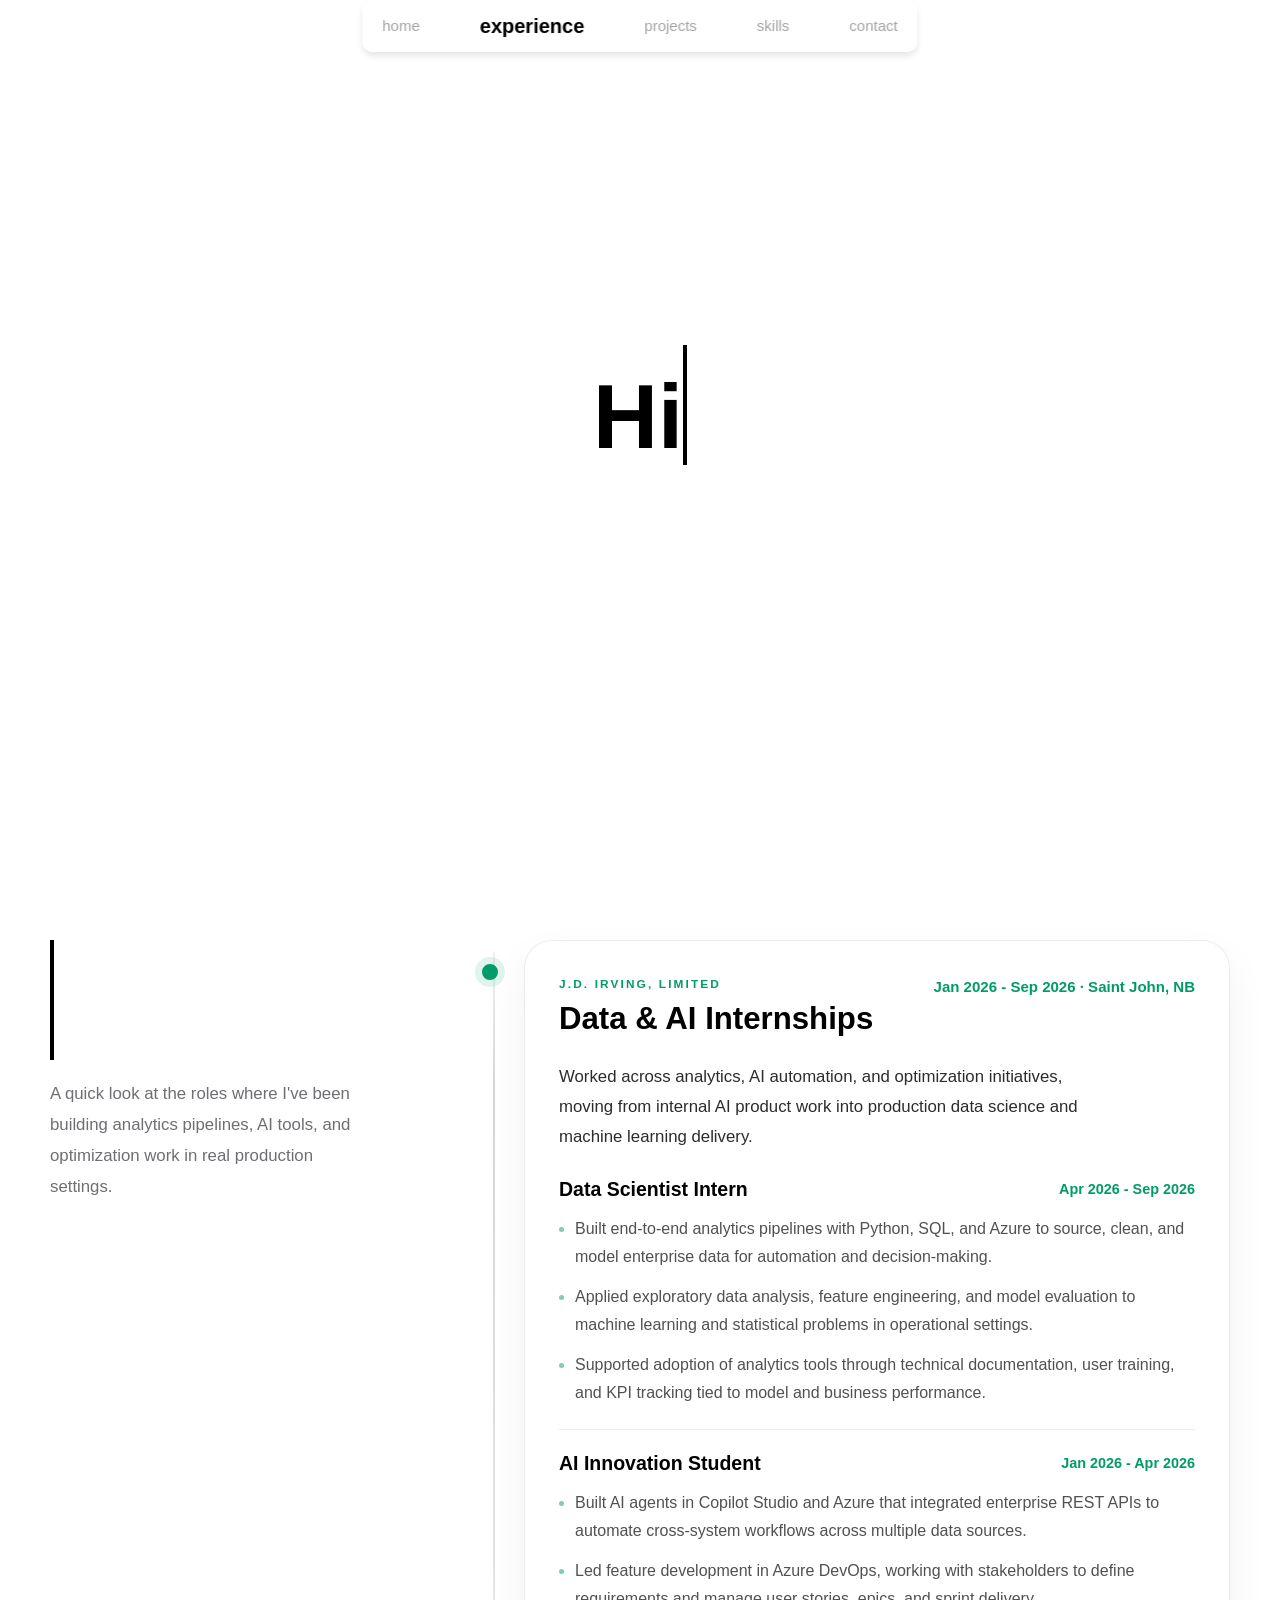
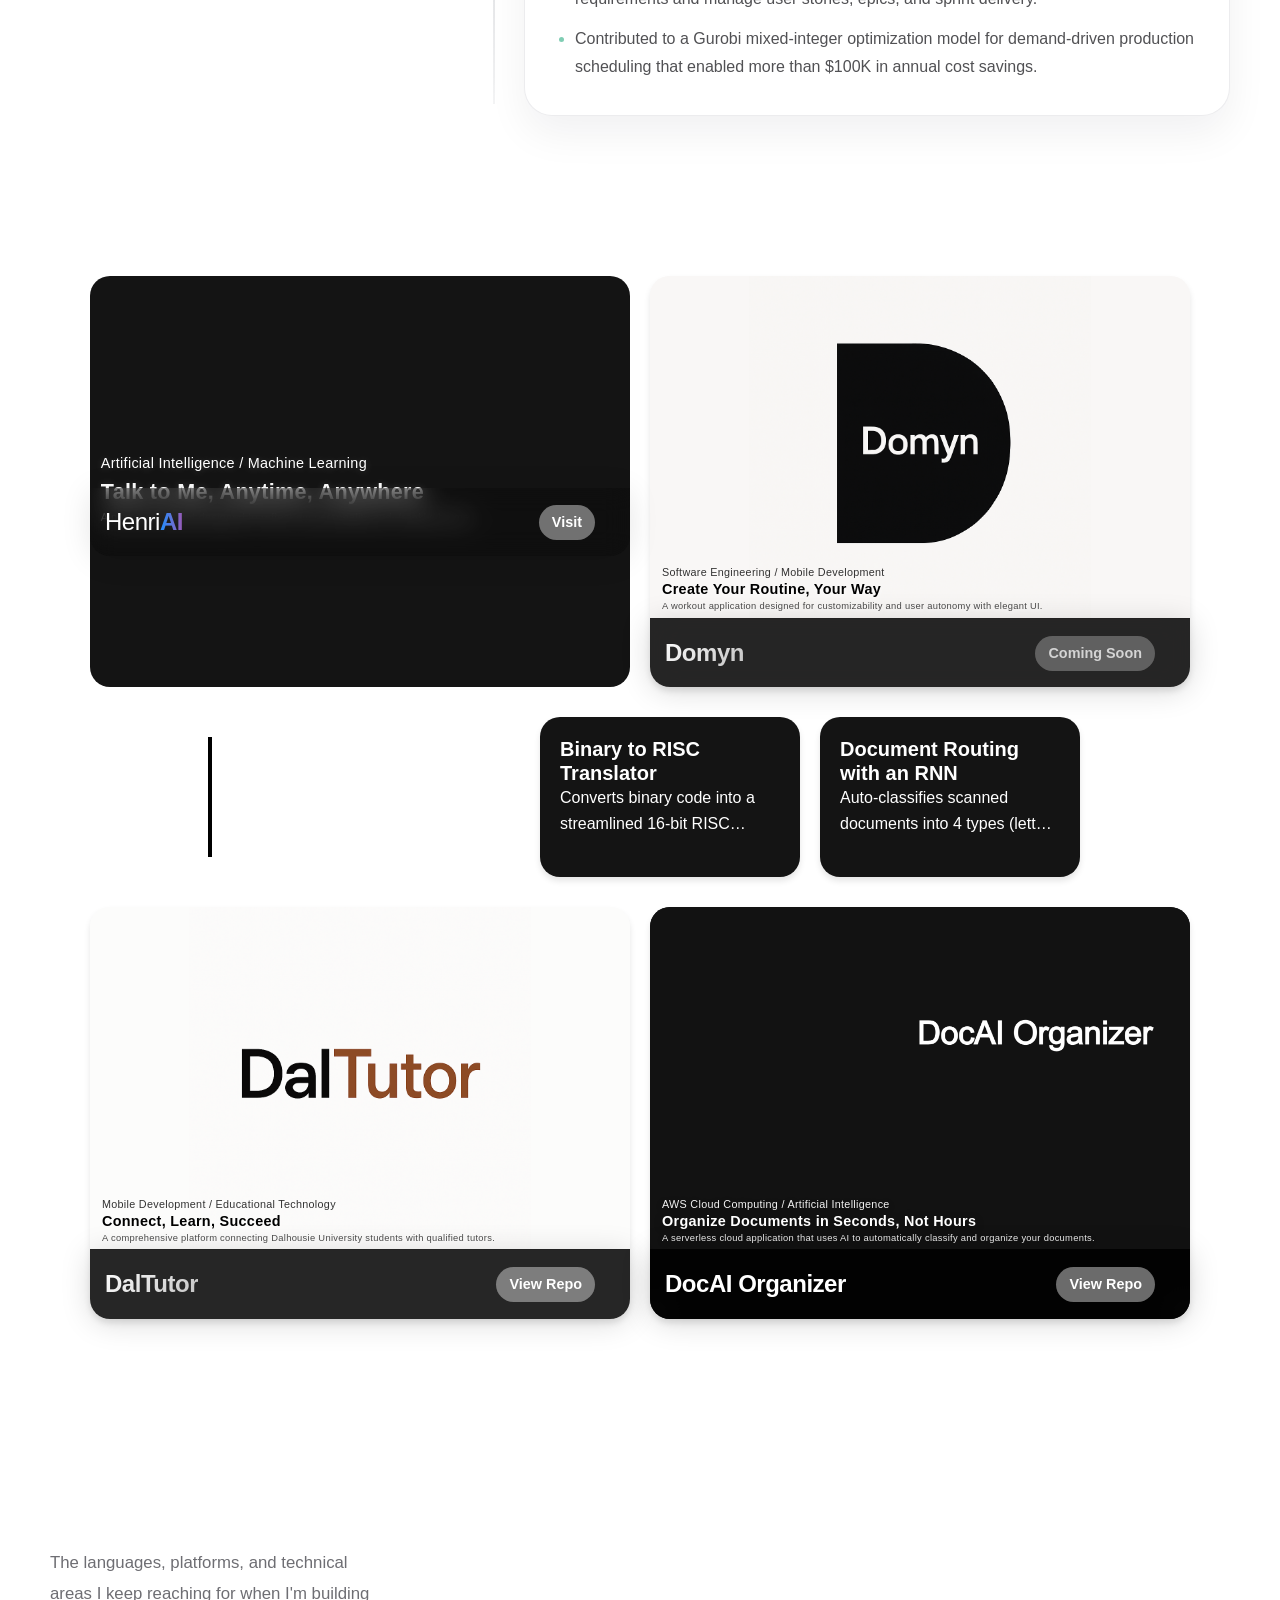
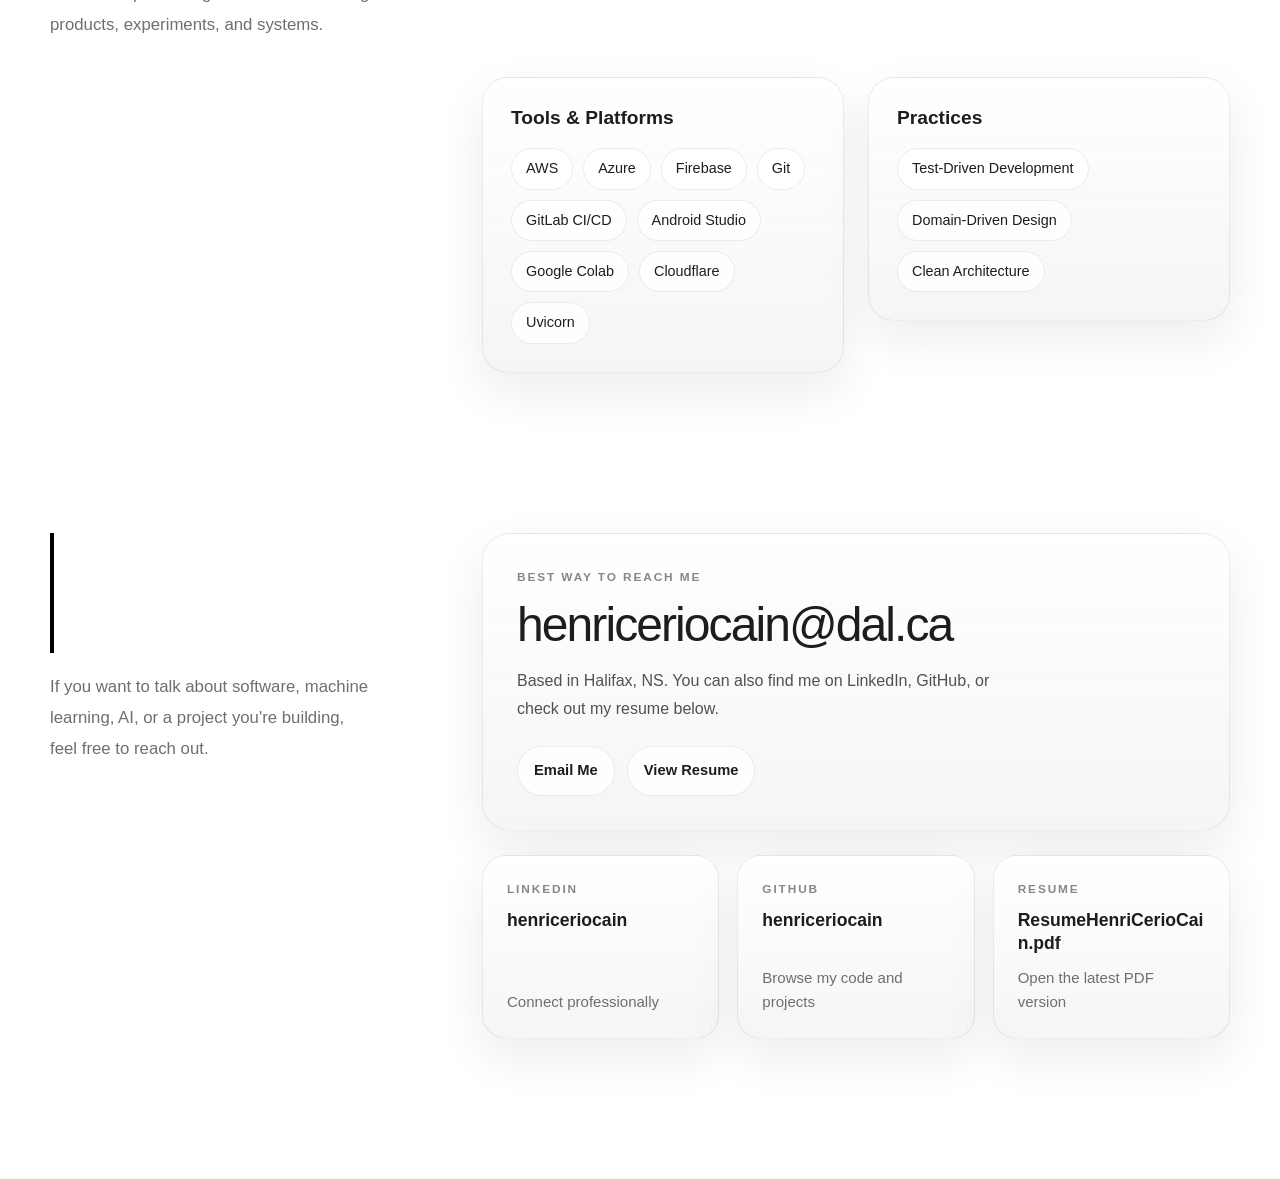
==== commit 141507a8: "ui" ====
--- a/index.html
+++ b/index.html
@@ -55,68 +55,45 @@
 
         <div class="experience-timeline" aria-label="Work experience timeline">
           <article class="experience-item is-current hidden">
-            <div class="experience-card">
-              <div class="experience-card-top">
+            <div class="experience-card experience-card-company">
+              <div class="experience-company-header">
                 <div>
                   <p class="experience-company">J.D. Irving, Limited</p>
-                  <h3>Data Scientist Intern</h3>
-                </div>
-                <div class="experience-meta">
-                  <span>Apr 2026 - Sep 2026</span>
-                  <span>Saint John, NB</span>
-                </div>
+                  <h3>Data &amp; AI Internships</h3>
+                </div>
+                <p class="experience-company-meta">Jan 2026 - Sep 2026 · Saint John, NB</p>
               </div>
 
               <p class="experience-summary">
-                Built analytics and machine learning workflows that turned enterprise data into tools people could actually use.
+                Worked across analytics, AI automation, and optimization initiatives, moving from internal AI product work into production data science and machine learning delivery.
               </p>
 
-              <ul class="experience-points">
-                <li>Built end-to-end analytics pipelines with Python, SQL, and Azure to source, clean, and model enterprise data for automation and decision-making.</li>
-                <li>Applied exploratory data analysis, feature engineering, and model evaluation to machine learning and statistical problems in operational settings.</li>
-                <li>Supported adoption of analytics tools through technical documentation, user training, and KPI tracking tied to model and business performance.</li>
-              </ul>
-
-              <div class="experience-stack" aria-label="Technologies used">
-                <span>Python</span>
-                <span>SQL</span>
-                <span>Azure</span>
-                <span>Machine Learning</span>
-                <span>Analytics Pipelines</span>
-              </div>
-            </div>
-          </article>
-
-          <article class="experience-item hidden">
-            <div class="experience-card">
-              <div class="experience-card-top">
-                <div>
-                  <p class="experience-company">J.D. Irving, Limited</p>
-                  <h3>AI Innovation Student</h3>
-                </div>
-                <div class="experience-meta">
-                  <span>Jan 2026 - Apr 2026</span>
-                  <span>Saint John, NB</span>
-                </div>
-              </div>
-
-              <p class="experience-summary">
-                Focused on shipping practical AI and optimization work across enterprise systems and internal product teams.
-              </p>
-
-              <ul class="experience-points">
-                <li>Built AI agents in Copilot Studio and Azure that integrated enterprise REST APIs to automate cross-system workflows across multiple data sources.</li>
-                <li>Led feature development in Azure DevOps, working with stakeholders to define requirements and manage user stories, epics, and sprint delivery.</li>
-                <li>Contributed to a Gurobi mixed-integer optimization model for demand-driven production scheduling that enabled more than $100K in annual cost savings.</li>
-              </ul>
-
-              <div class="experience-stack" aria-label="Technologies used">
-                <span>Copilot Studio</span>
-                <span>Azure</span>
-                <span>REST APIs</span>
-                <span>Azure DevOps</span>
-                <span>Gurobi</span>
-                <span>Optimization</span>
+              <div class="experience-role-list" aria-label="Roles at J.D. Irving, Limited">
+                <section class="experience-role">
+                  <div class="experience-role-top">
+                    <h4>Data Scientist Intern</h4>
+                    <span class="experience-role-date">Apr 2026 - Sep 2026</span>
+                  </div>
+
+                  <ul class="experience-points">
+                    <li>Built end-to-end analytics pipelines with Python, SQL, and Azure to source, clean, and model enterprise data for automation and decision-making.</li>
+                    <li>Applied exploratory data analysis, feature engineering, and model evaluation to machine learning and statistical problems in operational settings.</li>
+                    <li>Supported adoption of analytics tools through technical documentation, user training, and KPI tracking tied to model and business performance.</li>
+                  </ul>
+                </section>
+
+                <section class="experience-role">
+                  <div class="experience-role-top">
+                    <h4>AI Innovation Student</h4>
+                    <span class="experience-role-date">Jan 2026 - Apr 2026</span>
+                  </div>
+
+                  <ul class="experience-points">
+                    <li>Built AI agents in Copilot Studio and Azure that integrated enterprise REST APIs to automate cross-system workflows across multiple data sources.</li>
+                    <li>Led feature development in Azure DevOps, working with stakeholders to define requirements and manage user stories, epics, and sprint delivery.</li>
+                    <li>Contributed to a Gurobi mixed-integer optimization model for demand-driven production scheduling that enabled more than $100K in annual cost savings.</li>
+                  </ul>
+                </section>
               </div>
             </div>
           </article>
--- a/styles.css
+++ b/styles.css
@@ -242,89 +242,78 @@
 }
 
 .experience-item.is-current::before {
-  background: #111827;
-  border-color: #111827;
-  box-shadow: 0 0 0 7px rgba(17, 24, 39, 0.08);
+  background: #009b68;
+  border-color: #009b68;
+  box-shadow: 0 0 0 7px rgba(0, 155, 104, 0.12);
 }
 
 .experience-card {
   position: relative;
-  padding: 30px;
-  border-radius: 26px;
-  background: linear-gradient(180deg, rgba(255, 255, 255, 0.98) 0%, rgba(245, 245, 247, 0.96) 100%);
+  padding: 34px;
+  border-radius: 28px;
+  background: #FFFFFF;
   border: 1px solid rgba(15, 23, 42, 0.08);
-  box-shadow: 0 18px 48px rgba(15, 23, 42, 0.08);
+  box-shadow: 0 18px 40px rgba(15, 23, 42, 0.06);
   overflow: hidden;
   transition: transform 0.3s ease, box-shadow 0.3s ease;
 }
 
 .experience-card:hover {
-  transform: translateY(-4px);
-  box-shadow: 0 24px 56px rgba(15, 23, 42, 0.12);
-}
-
-.experience-card-top {
-  display: flex;
-  justify-content: space-between;
-  align-items: flex-start;
-  gap: 24px;
-  margin-bottom: 20px;
+  transform: translateY(-3px);
+  box-shadow: 0 22px 46px rgba(15, 23, 42, 0.08);
 }
 
 .experience-company {
   margin-bottom: 8px;
   font-size: 0.74rem;
   font-weight: 700;
-  letter-spacing: 0.16em;
+  letter-spacing: 0.18em;
   text-transform: uppercase;
-  color: #86868b;
+  color: #009b68;
 }
 
 .experience-card h3 {
   font-size: 1.95rem;
   line-height: 1.1;
-  color: #1d1d1f;
-}
-
-.experience-meta {
+  color: #000000;
+}
+
+.experience-card-company {
+  display: grid;
+  gap: 26px;
+}
+
+.experience-company-header {
   display: flex;
-  flex-direction: column;
-  align-items: flex-end;
-  gap: 10px;
-}
-
-.experience-meta span {
-  display: inline-flex;
-  align-items: center;
-  justify-content: center;
-  padding: 9px 14px;
-  border-radius: 999px;
-  border: 1px solid rgba(15, 23, 42, 0.07);
-  background: rgba(255, 255, 255, 0.78);
-  color: #4a4a4f;
-  font-size: 0.88rem;
+  justify-content: space-between;
+  align-items: flex-start;
+  gap: 18px 24px;
+}
+
+.experience-company-meta {
+  font-size: 0.94rem;
+  line-height: 1.6;
+  color: #009b68;
   font-weight: 600;
   white-space: nowrap;
 }
 
 .experience-summary {
-  margin-bottom: 18px;
-  max-width: 62ch;
+  max-width: 60ch;
   font-size: 1.05rem;
-  line-height: 1.8;
-  color: #1d1d1f;
+  line-height: 1.78;
+  color: #2c2c2c;
 }
 
 .experience-points {
   list-style: none;
   display: grid;
-  gap: 14px;
-  margin-bottom: 22px;
+  gap: 12px;
 }
 
 .experience-points li {
   position: relative;
-  padding-left: 18px;
+  padding-left: 16px;
   font-size: 1rem;
   line-height: 1.75;
   color: #515154;
@@ -334,29 +323,47 @@
   content: "";
   position: absolute;
   left: 0;
-  top: 11px;
-  width: 6px;
-  height: 6px;
+  top: 12px;
+  width: 5px;
+  height: 5px;
   border-radius: 999px;
-  background: rgba(17, 24, 39, 0.45);
-}
-
-.experience-stack {
+  background: rgba(0, 155, 104, 0.5);
+}
+
+.experience-role-list {
+  display: grid;
+  gap: 0;
+}
+
+.experience-role {
+  padding: 0;
+}
+
+.experience-role + .experience-role {
+  margin-top: 22px;
+  padding-top: 22px;
+  border-top: 1px solid rgba(15, 23, 42, 0.08);
+}
+
+.experience-role-top {
   display: flex;
-  flex-wrap: wrap;
-  gap: 10px;
-}
-
-.experience-stack span {
-  display: inline-flex;
-  align-items: center;
-  padding: 8px 12px;
-  border-radius: 999px;
-  border: 1px solid rgba(15, 23, 42, 0.08);
-  background: rgba(255, 255, 255, 0.92);
-  color: #1d1d1f;
-  font-size: 0.86rem;
-  font-weight: 500;
+  justify-content: space-between;
+  align-items: flex-start;
+  gap: 14px 18px;
+  margin-bottom: 14px;
+}
+
+.experience-role h4 {
+  font-size: 1.22rem;
+  line-height: 1.18;
+  color: #000000;
+}
+
+.experience-role-date {
+  color: #009b68;
+  font-size: 0.9rem;
+  font-weight: 600;
+  white-space: nowrap;
 }
 
 /* ======================================
@@ -2197,14 +2204,16 @@
     width: 100%;
   }
 
-  .experience-card-top {
+  .experience-company-header {
     flex-direction: column;
   }
 
-  .experience-meta {
-    flex-direction: row;
-    flex-wrap: wrap;
-    align-items: flex-start;
+  .experience-role-top {
+    flex-direction: column;
+  }
+
+  .experience-company-meta {
+    white-space: normal;
   }
 
   #skills {
@@ -2662,7 +2671,7 @@
   }
 
   .experience-card {
-    padding: 22px 20px 20px;
+    padding: 24px 20px;
     border-radius: 22px;
   }
 
@@ -2670,27 +2679,25 @@
     font-size: 1.45rem;
   }
 
-  .experience-meta {
-    gap: 8px;
-  }
-
-  .experience-meta span {
-    padding: 8px 12px;
-    font-size: 0.8rem;
+  .experience-role {
+    padding: 0;
+  }
+
+  .experience-role h4 {
+    font-size: 1.06rem;
+  }
+
+  .experience-company-meta {
+    font-size: 0.82rem;
+  }
+
+  .experience-role-date {
+    font-size: 0.78rem;
   }
 
   .experience-summary,
   .experience-points li {
     font-size: 0.95rem;
-  }
-
-  .experience-stack {
-    gap: 8px;
-  }
-
-  .experience-stack span {
-    padding: 7px 10px;
-    font-size: 0.78rem;
   }
 
   #skills {
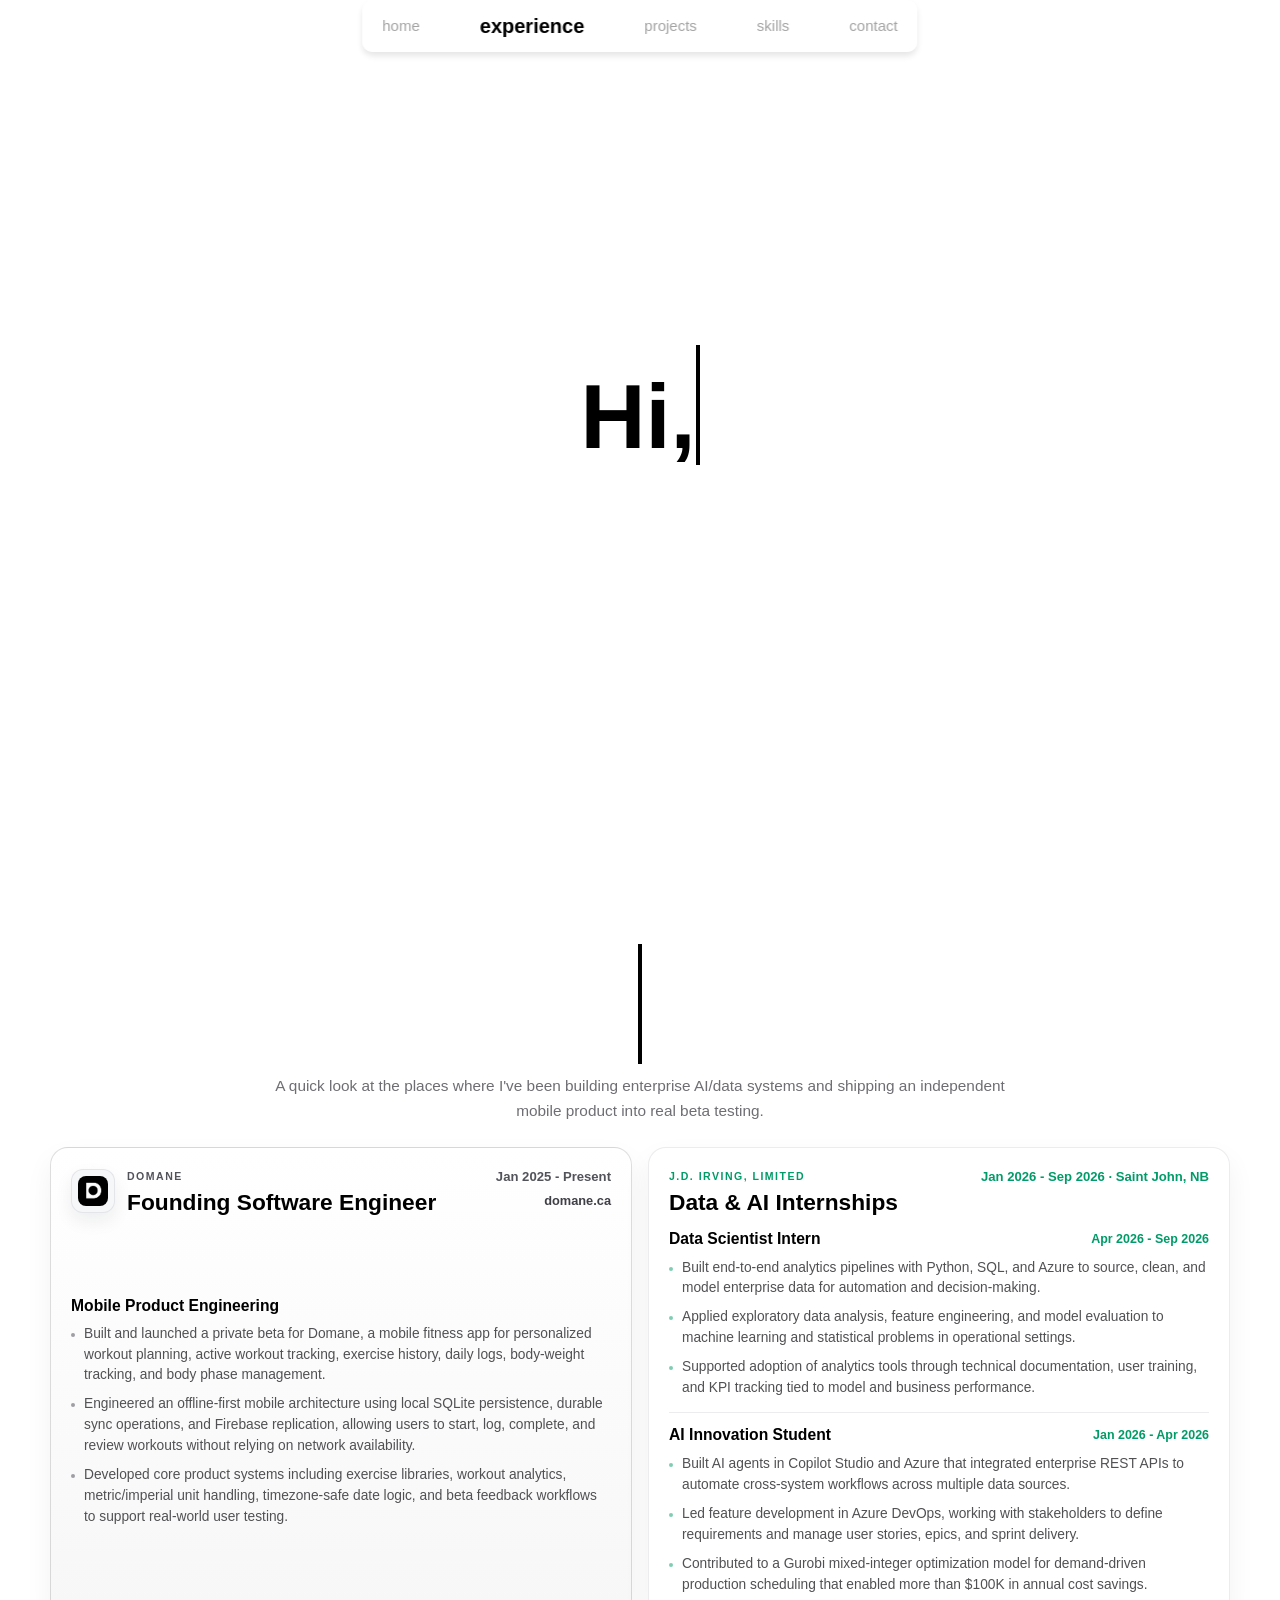
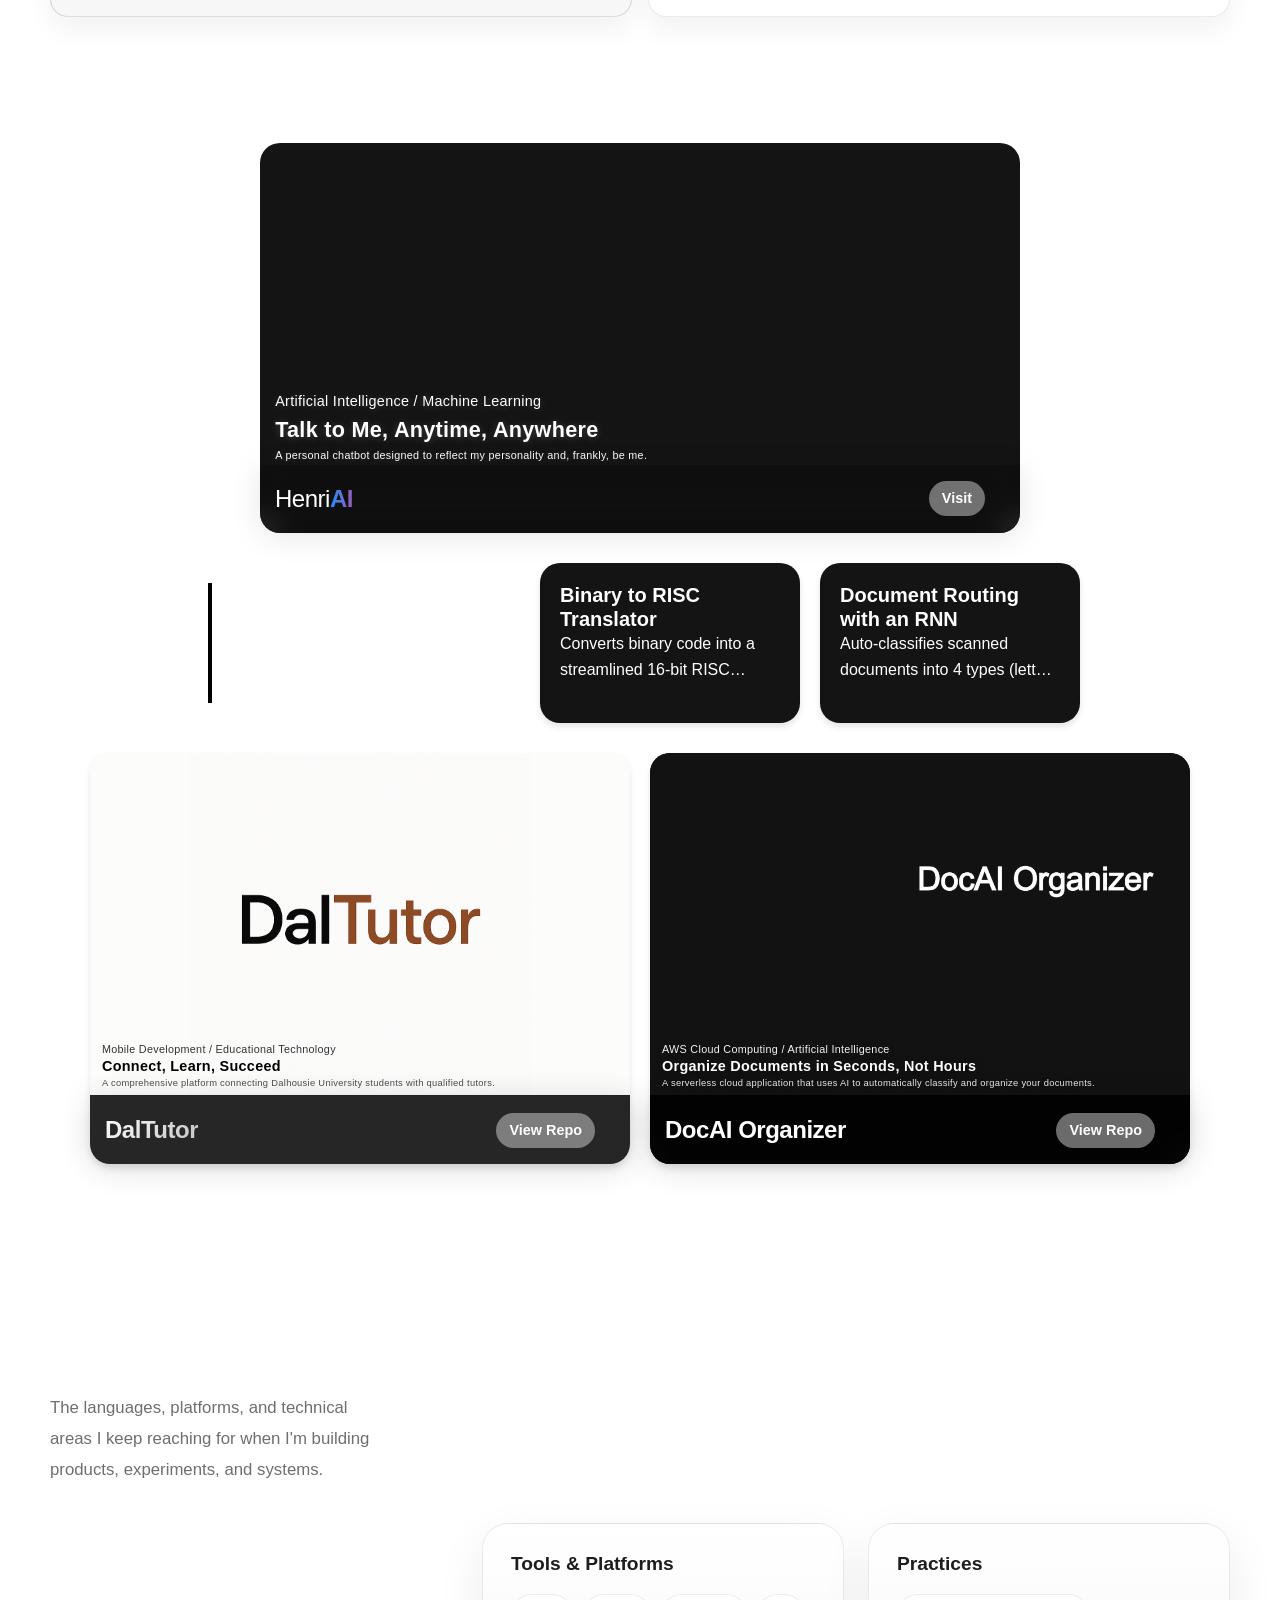
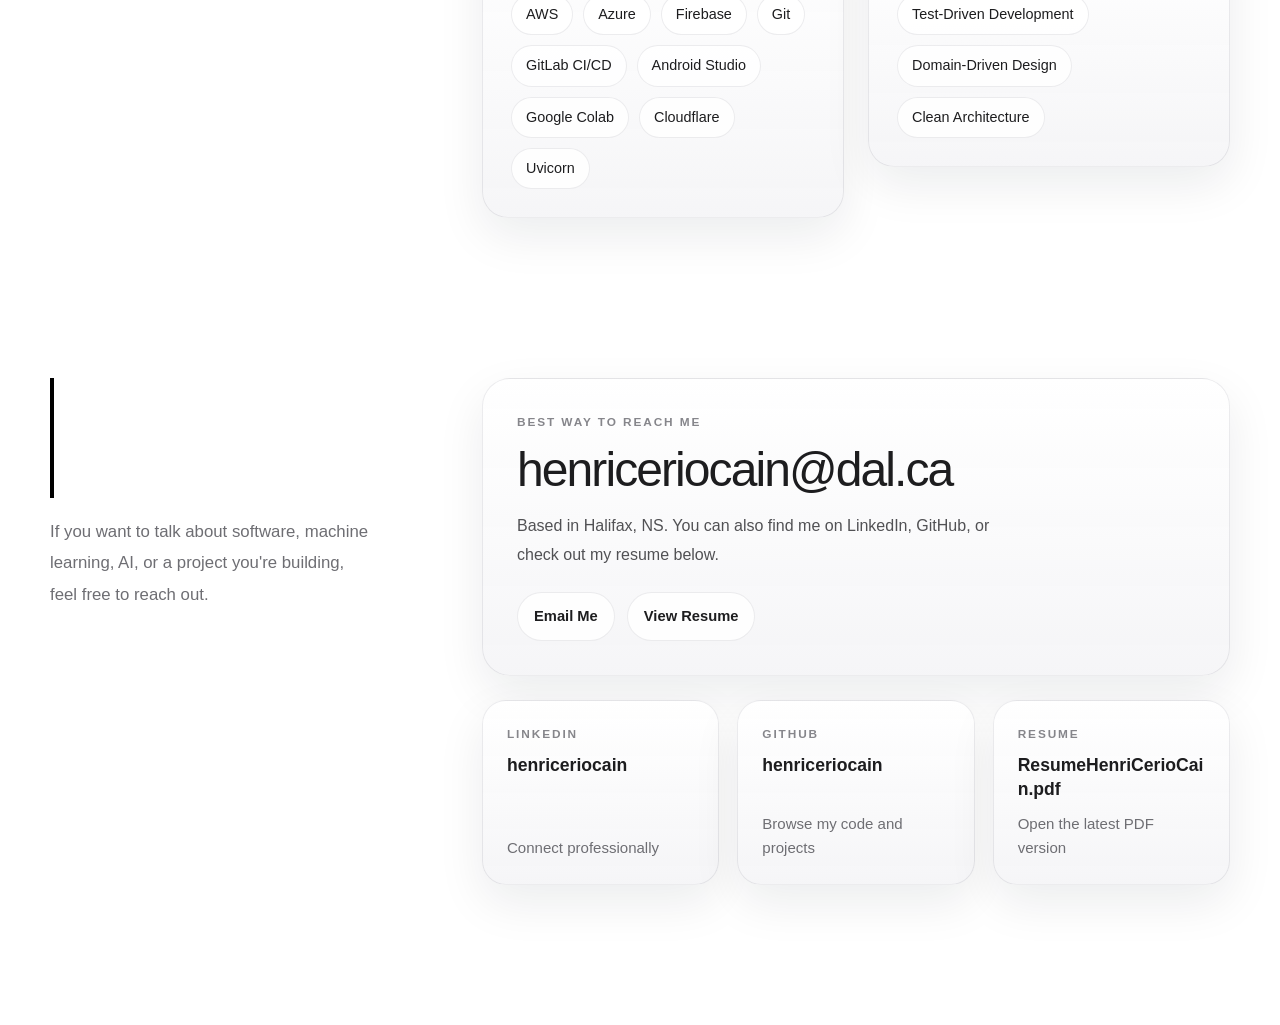
==== commit 7a020e53: "Updated resume" ====
--- a/index.html
+++ b/index.html
@@ -49,11 +49,45 @@
         <div class="experience-heading">
           <h2 id="experienceTypingTarget" class="hidden" aria-live="polite"></h2>
           <p class="experience-copy hidden">
-            A quick look at the roles where I've been building analytics pipelines, AI tools, and optimization work in real production settings.
+            A quick look at the places where I've been building enterprise AI/data systems and shipping an independent mobile product into real beta testing.
           </p>
         </div>
 
         <div class="experience-timeline" aria-label="Work experience timeline">
+          <article class="experience-item experience-item-domane is-current hidden">
+            <div class="experience-card experience-card-company experience-card-domane">
+              <div class="experience-company-header">
+                <div class="experience-company-main">
+                  <a class="experience-logo-link" href="https://domane.ca/" target="_blank" rel="noopener noreferrer" aria-label="Visit Domane website">
+                    <img class="experience-logo" src="Domane/domaneIcon.png" alt="Domane logo" loading="lazy" />
+                  </a>
+                  <div>
+                    <p class="experience-company">Domane</p>
+                    <h3>Founding Software Engineer</h3>
+                  </div>
+                </div>
+                <div class="experience-meta-stack">
+                  <p class="experience-company-meta">Jan 2025 - Present</p>
+                  <a class="experience-site-link" href="https://domane.ca/" target="_blank" rel="noopener noreferrer">domane.ca</a>
+                </div>
+              </div>
+
+              <div class="experience-role-list" aria-label="Domane product engineering work">
+                <div class="experience-role">
+                  <div class="experience-role-top">
+                    <h4>Mobile Product Engineering</h4>
+                  </div>
+
+                  <ul class="experience-points">
+                    <li>Built and launched a private beta for Domane, a mobile fitness app for personalized workout planning, active workout tracking, exercise history, daily logs, body-weight tracking, and body phase management.</li>
+                    <li>Engineered an offline-first mobile architecture using local SQLite persistence, durable sync operations, and Firebase replication, allowing users to start, log, complete, and review workouts without relying on network availability.</li>
+                    <li>Developed core product systems including exercise libraries, workout analytics, metric/imperial unit handling, timezone-safe date logic, and beta feedback workflows to support real-world user testing.</li>
+                  </ul>
+                </div>
+              </div>
+            </div>
+          </article>
+
           <article class="experience-item is-current hidden">
             <div class="experience-card experience-card-company">
               <div class="experience-company-header">
@@ -64,12 +98,8 @@
                 <p class="experience-company-meta">Jan 2026 - Sep 2026 · Saint John, NB</p>
               </div>
 
-              <p class="experience-summary">
-                Worked across analytics, AI automation, and optimization initiatives, moving from internal AI product work into production data science and machine learning delivery.
-              </p>
-
               <div class="experience-role-list" aria-label="Roles at J.D. Irving, Limited">
-                <section class="experience-role">
+                <div class="experience-role">
                   <div class="experience-role-top">
                     <h4>Data Scientist Intern</h4>
                     <span class="experience-role-date">Apr 2026 - Sep 2026</span>
@@ -80,9 +110,9 @@
                     <li>Applied exploratory data analysis, feature engineering, and model evaluation to machine learning and statistical problems in operational settings.</li>
                     <li>Supported adoption of analytics tools through technical documentation, user training, and KPI tracking tied to model and business performance.</li>
                   </ul>
-                </section>
-
-                <section class="experience-role">
+                </div>
+
+                <div class="experience-role">
                   <div class="experience-role-top">
                     <h4>AI Innovation Student</h4>
                     <span class="experience-role-date">Jan 2026 - Apr 2026</span>
@@ -93,7 +123,7 @@
                     <li>Led feature development in Azure DevOps, working with stakeholders to define requirements and manage user stories, epics, and sprint delivery.</li>
                     <li>Contributed to a Gurobi mixed-integer optimization model for demand-driven production scheduling that enabled more than $100K in annual cost savings.</li>
                   </ul>
-                </section>
+                </div>
               </div>
             </div>
           </article>
@@ -108,7 +138,7 @@
       <div class="projects-container">
         <div class="projects-cards">
 
-          <!-- TOP ROW - HENRI.AI + DOMYN -->
+          <!-- TOP ROW - HENRI.AI -->
           <div class="projects-top-row hidden">
             <div class="card2" data-project="henriai">
               <div class="henriAI-container">
@@ -150,26 +180,26 @@
                 <div>
                   <h4>Overview</h4>
                   <p>
-                    HenriAI is a fine-tuned conversational model built on <b>GPT-J-6B</b> using <b>QLoRA</b> (4-bit NF4, double quantization) with <b>LoRA</b> adapters on attention and MLP modules. Training uses a curated Q&A/instruction dataset tokenized to <b>512</b> tokens, <b>batch size 28</b>, <b>5 epochs</b>, <b>AdamW + cosine decay</b>, gradient accumulation, and gradient checkpointing; adapters are checkpointed each epoch for A/B selection and rollback. Inference loads the 4-bit base plus adapters via <b>PEFT</b> and serves a <b>FastAPI/Uvicorn</b> API with <b>/generate</b>, <b>/auth</b>, and <b>/healthz</b>; generation supports temperature/top-p and returns latency. Security and integration include <b>server-side password</b>, <b>CORS allowlist</b> to production domains, and exposure to the website via a <b>Cloudflare tunnel</b> with a runtime-injected API URL. Stack: PyTorch, Transformers, PEFT, BitsAndBytes, Accelerate, FastAPI, Uvicorn, Cloudflared, Colab A100.
+                    HenriAI is a fine-tuned conversational model built on <b>GPT-J-6B</b> using <b>QLoRA</b> (4-bit NF4, double quantization) with <b>LoRA</b> adapters on attention and MLP modules. Training uses a curated Q&amp;A/instruction dataset tokenized to <b>512</b> tokens, <b>batch size 28</b>, <b>5 epochs</b>, <b>AdamW + cosine decay</b>, gradient accumulation, and gradient checkpointing; adapters are checkpointed each epoch for A/B selection and rollback. Inference loads the 4-bit base plus adapters via <b>PEFT</b> and serves a <b>FastAPI/Uvicorn</b> API with <b>/generate</b>, <b>/auth</b>, and <b>/healthz</b>; generation supports temperature/top-p and returns latency. Security and integration include <b>server-side password</b>, <b>CORS allowlist</b> to production domains, and exposure to the website via a <b>Cloudflare tunnel</b> with a runtime-injected API URL. Stack: PyTorch, Transformers, PEFT, BitsAndBytes, Accelerate, FastAPI, Uvicorn, Cloudflared, Colab A100.
                   </p>
                 </div>
                 <div>
                   <h4>Technical Highlights</h4>
                   <p>• <b>QLoRA</b> fine-tune of <b>GPT-J-6B</b> (4-bit <b>NF4</b> + double quant) with <b>LoRA</b> adapters across attention and MLP layers.</p>
-                  <p>• Standardized <b>Q&A/instruction data pipeline</b> at <b>512-token</b> context for supervised causal training.</p>
+                  <p>• Standardized <b>Q&amp;A/instruction data pipeline</b> at <b>512-token</b> context for supervised causal training.</p>
                   <p>• Training regime: <b>AdamW</b> with <b>cosine schedule</b>, <b>gradient checkpointing/accumulation</b> for single-GPU efficiency.</p>
                   <p>• Versioned <b>LoRA adapter artifacts</b> enabling <b>A/B model selection</b> and rapid rollback.</p>
                   <p>• Production inference API (<b>FastAPI</b>): <b>/generate</b> with temperature/top-p controls, <b>/healthz</b>; low-latency <b>FP16/AMP</b> decoding.</p>
-                  <p>• Security & integration: <b>server-side auth</b>, strict <b>CORS allowlist</b>, <b>Cloudflare tunnel</b> powering live calls from henriai.ca.</p>
+                  <p>• Security &amp; integration: <b>server-side auth</b>, strict <b>CORS allowlist</b>, <b>Cloudflare tunnel</b> powering live calls from henriai.ca.</p>
                 </div>
                 <div>
                   <h4>Features</h4>
-                  <p>• Fine-tuned <b>GPT-J-6B</b> via <b>QLoRA</b> (4-bit <b>NF4</b>, <b>LoRA</b> on attention + MLP) for conversational Q&A.</p>
+                  <p>• Fine-tuned <b>GPT-J-6B</b> via <b>QLoRA</b> (4-bit <b>NF4</b>, <b>LoRA</b> on attention + MLP) for conversational Q&amp;A.</p>
                   <p>• <b>512-token</b> context encoding with standardized <b>Question/Answer</b> prompt template.</p>
                   <p>• <b>/generate</b> API with <b>max_new_tokens</b>, <b>temperature</b>, and <b>top_p</b> controls; returns response + <b>latency</b>.</p>
                   <p>• Mixed-precision (<b>FP16/AMP</b>) decoding with <b>caching</b> for low-latency inference.</p>
                   <p>• Versioned <b>LoRA adapters</b> (per-epoch) for <b>A/B selection</b> and instant rollback.</p>
-                  <p>• Health & auth endpoints: <b>/healthz</b> and <b>/auth</b> (server-side secret).</p>
+                  <p>• Health &amp; auth endpoints: <b>/healthz</b> and <b>/auth</b> (server-side secret).</p>
                   <p>• Strict <b>CORS allowlist</b> to production domains; no client-side secret exposure.</p>
                   <p>• Public access via <b>Cloudflare tunnel</b>; runtime API base injected into the frontend (<b>window.COLAB_API_URL</b>).</p>
                 </div>
@@ -177,78 +207,6 @@
                   <h4>Repository</h4>
                   <p>
                     <a href="https://github.com/henriceriocain/HenriAI" class="repo_link" target="_blank" rel="noopener noreferrer">Press on me!</a>
-                  </p>
-                </div>
-              </div>
-            </div>
-
-            <div class="card3" data-project="domyn">
-              <div class="domyn-container">
-                <div class="domyn-top">
-                  <div class="domyn-background-image"></div>
-                </div>
-
-                <div class="text-overlay domyn-text-overlay">
-                  <p id="domyn-top-text" class="domyn-glass-text">Software Engineering / Mobile Development</p>
-                  <h1 class="domyn-glass-text">Create Your Routine, Your Way</h1>
-                  <p id="domyn-bottom-text" class="domyn-glass-text">A workout application designed for customizability and user autonomy with elegant UI.</p>
-                </div>
-
-                <!-- Bottom Label -->
-                <div class="domyn-bottom">
-                  <div class="brand-title">
-                      <span class="domyn-highlight">Domyn</span>
-                  </div>
-                  <div id="domyn-visit-button">Coming Soon</div>
-                </div>
-              </div>
-
-              <div class="card3-hiddencontent">
-                <div>
-                  <h4>September Update</h4>
-                  <div style="position: relative; padding-bottom: 56.25%; height: 0; overflow: hidden; max-width: 100%; background: #000; border-radius: 10px; margin-bottom: 30px;">
-                    <iframe src="https://www.youtube.com/embed/egimqcMsWgI"
-                            style="position: absolute; top: 0; left: 0; width: 100%; height: 100%; border: 0;"
-                            allow="accelerometer; autoplay; clipboard-write; encrypted-media; gyroscope; picture-in-picture"
-                            allowfullscreen>
-                    </iframe>
-                  </div>
-                </div>
-                <div>
-                  <h4>Why Domyn?</h4>
-                  <p>Throughout my fitness journey, I've tested countless workout applications and found them frustrating to use. Most were overly complicated, forcing me into workouts I didn't want to do. They had intrusive advertisements and poor design that completely ruined the experience. When basic functionality was locked behind paywalls, I ended up just using my notes app to track progress. I built Domyn to solve these problems - giving users complete control over their workouts without the BS.</p>
-                </div>
-                <div>
-                  <h4>Overview</h4>
-                  <p>
-                    Domyn is a comprehensive workout application built from the ground up as a solo software engineering project. It empowers users to create fully customized workout routines with complete autonomy over their fitness journey, featuring an elegant and intuitive user interface designed for seamless user experience.
-                  </p>
-                </div>
-                <div>
-                  <h4>Technical Highlights</h4>
-                  <p><b>Large-Scale Architecture (73,768+ LOC):</b> Modular codebase with 37+ directories including services/, hooks/, utils/, components/, and types/ with 100% TypeScript implementation.</p>
-                  <p><b>React Native & Expo Stack:</b> Built with React Native 0.79.2, Expo SDK 53, React 19, and Expo Router 5.0 for file-based navigation with typed routes.</p>
-                  <p><b>Firebase Backend Integration:</b> Complex data modeling with 15+ specialized services, real-time synchronization, and reference-based architecture eliminating data duplication.</p>
-                  <p><b>Performance Optimization:</b> Custom hook architecture with 50+ specialized hooks, React.useMemo/useCallback throughout, and O(1) exercise history tracking.</p>
-                  <p><b>Advanced Data Management:</b> Multi-layer caching with EnhancedCacheManager, automatic PR detection across 3 exercise types, and optimistic updates for real-time workout tracking.</p>
-                  <p><b>Production-Ready Features:</b> Comprehensive error handling with ServiceError system, type-safe constants preventing runtime errors, and Jest testing infrastructure.</p>
-                </div>
-                <div>
-                  <h4>Features</h4>
-                  <p><b>Complete Customizability:</b> Users have full control over every aspect of their workout routines.</p>
-                  <p><b>Intuitive Design:</b> Clean, modern interface that prioritizes user experience and accessibility.</p>
-                  <p><b>User Autonomy:</b> No restrictions or predefined limitations - build workouts exactly how you want.</p>
-                </div>
-                <div>
-                  <h4>Development Journey</h4>
-                  <p>Developed entirely as a solo project, showcasing full-stack mobile development capabilities.</p>
-                  <p>Focus on delivering a premium user experience with powerful customization features.</p>
-                  <p>Demonstrates proficiency in UI/UX design, software architecture, and mobile development.</p>
-                </div>
-                <div>
-                  <h4>Repository</h4>
-                  <p>
-                    <a href="#" class="repo_link" target="_blank" rel="noopener noreferrer">Available upon release</a>
                   </p>
                 </div>
               </div>
@@ -410,7 +368,7 @@
                     <li><b>Tutor Tools:</b> Post tutorials with schedule, capacity, fee, and on‑campus location selection.</li>
                     <li><b>Live Availability:</b> See spots left and get real‑time updates as sessions fill.</li>
                     <li><b>Community Threads:</b> Ask questions, share tips, reply, and star helpful posts.</li>
-                    <li><b>Profiles & Reviews:</b> View tutor bios, ratings, and recent reviews to choose confidently.</li>
+                    <li><b>Profiles &amp; Reviews:</b> View tutor bios, ratings, and recent reviews to choose confidently.</li>
                     <li><b>Smart Notifications:</b> Stay on top of registrations, updates, and community activity.</li>
                     <li><b>Campus Map View:</b> Pins highlight buildings with upcoming sessions; jump straight to location lists.</li>
                   </ul>
@@ -422,7 +380,7 @@
                     <li><b>Faceted Search (MVVM, 6 ViewModels):</b> Topic/location/fee/degree/rating filters with RecyclerView adapter swap for Tutors vs Tutorials and client‑side filtering over cached RTDB snapshots.</li>
                     <li><b>In‑App Payments (PayPal SDK, sandbox):</b> Seamless free/paid registration flow with robust UI state and error handling.</li>
                     <li><b>Realtime UX (Firebase + FCM):</b> ValueEventListener‑driven capacity/listing updates, unified notifications across 2 RTDB nodes with a 99+ unread badge, plus FCM push (NotificationChannel, deep links).</li>
-                    <li><b>Data Consistency & Access Control:</b> Atomic multi‑path writes for replies/stars (O(1) write batch), author‑only edits, timestamp‑indexed reads, and guardrails for Tutor Tools (can’t disable with upcoming sessions).</li>
+                    <li><b>Data Consistency &amp; Access Control:</b> Atomic multi‑path writes for replies/stars (O(1) write batch), author‑only edits, timestamp‑indexed reads, and guardrails for Tutor Tools (can’t disable with upcoming sessions).</li>
                   </ul>
                 </div>
                 <div>
@@ -509,7 +467,6 @@
 
         </div>
       </div>
-      </div>
     </section>
 
     <!-- ======================================
--- a/styles.css
+++ b/styles.css
@@ -165,80 +165,63 @@
    EXPERIENCE SECTION
 ====================================== */
 #experience {
-  padding: 40px 50px 110px;
+  padding: 44px 32px 76px;
 }
 
 .experience-shell {
-  max-width: 1220px;
+  max-width: 1180px;
   margin: 0 auto;
-  display: grid;
-  grid-template-columns: minmax(280px, 360px) minmax(0, 1fr);
-  gap: 72px;
-  align-items: start;
+  display: flex;
+  flex-direction: column;
+  gap: 24px;
+  align-items: stretch;
 }
 
 .experience-heading {
   display: flex;
   flex-direction: column;
-  gap: 18px;
-  position: sticky;
-  top: 110px;
+  gap: 10px;
+  position: static;
+  align-items: center;
+  text-align: center;
 }
 
 .experience-heading h2 {
-  font-size: 70px;
+  font-size: 52px;
   color: #000000;
-  align-self: flex-start;
+  align-self: center;
   width: fit-content;
   max-width: 100%;
+  height: 74px;
 }
 
 .experience-copy {
-  max-width: 320px;
-  font-size: 1.05rem;
-  line-height: 1.85;
+  max-width: 760px;
+  font-size: 0.96rem;
+  line-height: 1.6;
   color: #6e6e73;
 }
 
 .experience-timeline {
   position: relative;
-  display: flex;
-  flex-direction: column;
-  gap: 28px;
-  padding-left: 42px;
+  display: grid;
+  grid-template-columns: repeat(2, minmax(0, 1fr));
+  gap: 16px;
+  align-items: stretch;
+  padding-left: 0;
 }
 
 .experience-timeline::before {
-  content: "";
-  position: absolute;
-  left: 11px;
-  top: 12px;
-  bottom: 12px;
-  width: 1.5px;
-  background: linear-gradient(
-    180deg,
-    rgba(15, 23, 42, 0.06) 0%,
-    rgba(15, 23, 42, 0.18) 18%,
-    rgba(15, 23, 42, 0.12) 82%,
-    rgba(15, 23, 42, 0.05) 100%
-  );
+  display: none;
 }
 
 .experience-item {
   position: relative;
+  display: flex;
 }
 
 .experience-item::before {
-  content: "";
-  position: absolute;
-  left: -42px;
-  top: 24px;
-  width: 12px;
-  height: 12px;
-  border-radius: 999px;
-  background: #FFFFFF;
-  border: 2px solid rgba(17, 24, 39, 0.38);
-  box-shadow: 0 0 0 7px rgba(255, 255, 255, 0.88);
+  display: none;
 }
 
 .experience-item.is-current::before {
@@ -249,73 +232,117 @@
 
 .experience-card {
   position: relative;
-  padding: 34px;
-  border-radius: 28px;
+  width: 100%;
+  height: 100%;
+  padding: 20px;
+  border-radius: 18px;
   background: #FFFFFF;
   border: 1px solid rgba(15, 23, 42, 0.08);
-  box-shadow: 0 18px 40px rgba(15, 23, 42, 0.06);
+  box-shadow: 0 12px 28px rgba(15, 23, 42, 0.055);
   overflow: hidden;
   transition: transform 0.3s ease, box-shadow 0.3s ease;
 }
 
 .experience-card:hover {
-  transform: translateY(-3px);
-  box-shadow: 0 22px 46px rgba(15, 23, 42, 0.08);
+  transform: translateY(-2px);
+  box-shadow: 0 16px 34px rgba(15, 23, 42, 0.075);
 }
 
 .experience-company {
-  margin-bottom: 8px;
-  font-size: 0.74rem;
+  margin-bottom: 5px;
+  font-size: 0.66rem;
   font-weight: 700;
-  letter-spacing: 0.18em;
+  letter-spacing: 0.14em;
   text-transform: uppercase;
   color: #009b68;
 }
 
 .experience-card h3 {
-  font-size: 1.95rem;
-  line-height: 1.1;
+  font-size: 1.42rem;
+  line-height: 1.08;
   color: #000000;
 }
 
 .experience-card-company {
   display: grid;
-  gap: 26px;
+  gap: 15px;
 }
 
 .experience-company-header {
   display: flex;
   justify-content: space-between;
   align-items: flex-start;
-  gap: 18px 24px;
+  gap: 12px 16px;
+  flex-wrap: wrap;
+}
+
+.experience-company-main {
+  display: flex;
+  align-items: center;
+  gap: 12px;
+  min-width: 0;
+}
+
+.experience-logo-link {
+  flex: 0 0 44px;
+  width: 44px;
+  height: 44px;
+  display: grid;
+  place-items: center;
+  border-radius: 12px;
+  border: 1px solid rgba(15, 23, 42, 0.08);
+  background: #f6f7f9;
+  box-shadow: 0 8px 18px rgba(15, 23, 42, 0.07);
+  text-decoration: none;
+}
+
+.experience-logo {
+  width: 30px;
+  height: 30px;
+  object-fit: contain;
+  border-radius: 8px;
+}
+
+.experience-meta-stack {
+  display: flex;
+  flex-direction: column;
+  align-items: flex-end;
+  gap: 5px;
+  text-align: right;
+  min-width: 0;
 }
 
 .experience-company-meta {
-  font-size: 0.94rem;
-  line-height: 1.6;
+  font-size: 0.82rem;
+  line-height: 1.35;
   color: #009b68;
   font-weight: 600;
-  white-space: nowrap;
-}
-
-.experience-summary {
-  max-width: 60ch;
-  font-size: 1.05rem;
-  line-height: 1.78;
-  color: #2c2c2c;
+  white-space: normal;
+}
+
+.experience-site-link {
+  color: #3f3f46;
+  font-size: 0.8rem;
+  font-weight: 700;
+  text-decoration: none;
+}
+
+.experience-site-link:hover {
+  color: #111827;
+  text-decoration: underline;
 }
 
 .experience-points {
   list-style: none;
   display: grid;
-  gap: 12px;
+  gap: 8px;
 }
 
 .experience-points li {
   position: relative;
-  padding-left: 16px;
-  font-size: 1rem;
-  line-height: 1.75;
+  padding-left: 13px;
+  font-size: 0.86rem;
+  line-height: 1.52;
   color: #515154;
 }
 
@@ -323,9 +350,9 @@
   content: "";
   position: absolute;
   left: 0;
-  top: 12px;
-  width: 5px;
-  height: 5px;
+  top: 9px;
+  width: 4px;
+  height: 4px;
   border-radius: 999px;
   background: rgba(0, 155, 104, 0.5);
 }
@@ -340,8 +367,8 @@
 }
 
 .experience-role + .experience-role {
-  margin-top: 22px;
-  padding-top: 22px;
+  margin-top: 13px;
+  padding-top: 13px;
   border-top: 1px solid rgba(15, 23, 42, 0.08);
 }
 
@@ -349,21 +376,37 @@
   display: flex;
   justify-content: space-between;
   align-items: flex-start;
-  gap: 14px 18px;
-  margin-bottom: 14px;
+  gap: 8px 12px;
+  margin-bottom: 8px;
+  flex-wrap: wrap;
 }
 
 .experience-role h4 {
-  font-size: 1.22rem;
+  font-size: 0.98rem;
   line-height: 1.18;
   color: #000000;
 }
 
 .experience-role-date {
   color: #009b68;
-  font-size: 0.9rem;
+  font-size: 0.78rem;
   font-weight: 600;
-  white-space: nowrap;
+  white-space: normal;
+}
+
+.experience-card-domane {
+  background: linear-gradient(180deg, #ffffff 0%, #f7f7f8 100%);
+  border-color: rgba(24, 24, 27, 0.14);
+}
+
+.experience-card-domane .experience-company,
+.experience-card-domane .experience-company-meta,
+.experience-card-domane .experience-role-date {
+  color: #52525b;
+}
+
+.experience-card-domane .experience-points li::before {
+  background: rgba(82, 82, 91, 0.55);
 }
 
 /* ======================================
@@ -448,8 +491,13 @@
     gap: 20px;
   }
 
-  .projects-top-row .card2,
-  .projects-top-row .card3,
+  .projects-top-row .card2 {
+    flex: 0 1 760px;
+    width: min(760px, 100%);
+    max-width: 760px;
+    font-size: calc(1rem * var(--project-scale));
+  }
+
   .projects-bottom-row .card4,
   .projects-bottom-row .card5 {
     flex: 0 0 var(--project-card-width);
@@ -466,17 +514,20 @@
 
   .projects-top-row .henriAI-container,
   .projects-top-row .henriAI-bottom,
-  .projects-top-row .domyn-container,
   .projects-bottom-row .daltutor-container,
   .projects-bottom-row .docai-container {
     max-width: var(--project-card-width);
   }
 
+  .projects-top-row .henriAI-container,
+  .projects-top-row .henriAI-bottom {
+    max-width: 760px;
+  }
+
   .projects-top-row .henriAI-top {
     margin-bottom: var(--project-hero-offset);
   }
 
-  .projects-top-row .domyn-background-image,
   .projects-bottom-row .daltutor-background-image,
   .projects-bottom-row .docai-background-image {
     height: var(--project-hero-height);
@@ -703,7 +754,7 @@
   color: #FFFFFF;
 }
 
-.card:hover, .card2:hover, .card3:hover, .card4:hover{
+.card:hover, .card2:hover, .card4:hover{
   transform: translateY(-10px);
   box-shadow: 0 10px 15px rgba(0,0,0,0.2);
 }
@@ -801,251 +852,6 @@
 }
 
 /* ======================================
-   DOMYN CARD STYLING (CARD3 - MATCHES HENRI.AI STRUCTURE)
-====================================== */
-.card3 .domyn-container {
-  opacity: 1;
-  transition: opacity 0.2s ease-in-out;
-}
-
-.hidden-state.card3 .domyn-container {
-  opacity: 0;
-}
-
-.card3:not(.hidden-state) .domyn-container {
-  opacity: 1;
-}
-
-.card3 {
-  width: 100%;
-  max-width: 600px;
-  background: #f9f7f6;
-  border-radius: 20px;
-  transition: transform 0.4s cubic-bezier(0.4, 0, 0.2, 1);
-  box-shadow: 0 4px 6px rgba(0,0,0,0.1);
-}
-
-.domyn-container {
-  display: flex;
-  flex-direction: column;
-  align-items: center;
-  max-width: 600px;
-  margin: 0 auto; 
-  border-radius: 20px;
-  position: relative;
-}
-
-.domyn-top {
-  position: relative;
-  width: 100%;
-}
-
-.domyn-background-image {
-  width: 100%;
-  height: 380px;
-  border-radius: 20px;
-  display: block;
-  background-image: url('Domyn/DomynIcon.png');
-  background-size: contain;
-  background-repeat: no-repeat;
-  background-position: center;
-  background-color: #f9f7f6;
-}
-
-.domyn-glass-text {
-  color: #000000;
-  text-shadow: 0 2px 4px rgba(255, 255, 255, 0.9);
-  letter-spacing: 0.3px;
-  font-weight: 500;
-}
-
-.card3 .domyn-text-overlay {
-  position: absolute !important;
-  top: auto !important;
-  bottom: 76px !important;
-  left: 12px;
-  right: 20px;
-  z-index: 3;
-}
-
-.domyn-text-overlay h1 {
-  font-size: 1em;
-  margin: 3px 0;
-  font-weight: 600;
-  line-height: 1.1;
-}
-
-#domyn-top-text {
-  font-size: 0.75em;
-  opacity: 0.8;
-  margin: 0 0 3px 0;
-  line-height: 1.1;
-}
-
-#domyn-bottom-text {
-  font-size: 0.65em;
-  opacity: 0.7;
-  margin: 3px 0 0 0;
-  line-height: 1.1;
-}
-
-.domyn-bottom {
-  background: rgba(0, 0, 0, 0.85);
-  border-radius: 16px;
-  box-shadow: 0 4px 30px rgba(0, 0, 0, 0.15);
-  backdrop-filter: blur(12.8px);
-  -webkit-backdrop-filter: blur(12.8px);
-  color: white;
-  padding: 15px;
-  border-radius: 0 0 20px 20px;
-  width: 100%;
-  max-width: 600px;
-  display: flex;
-  justify-content: space-between;
-  align-items: center;
-  position: relative;
-  z-index: 2;
-  border-top: 1px solid rgba(0, 0, 0, 0.1);
-}
-
-.domyn-highlight {
-  font-size: 1.5rem;
-  letter-spacing: -0.02em;
-  display: inline-flex;
-  align-items: center;
-  background: linear-gradient(135deg, #ffffff 0%, #e0e0e0 50%, #c0c0c0 100%);
-  -webkit-background-clip: text;
-  -webkit-text-fill-color: transparent;
-  background-clip: text;
-  font-weight: 700;
-}
-
-#domyn-visit-button {
-  background-color: rgba(160, 160, 160, 0.6);
-  color: white;
-  font-weight: bold;
-  padding: 6px 13px;
-  margin-right: 20px;
-  border-radius: 35px; 
-  cursor: default;
-  text-align: center;
-  opacity: 0.8;
-}
-
-.card3-hiddencontent {
-  max-width: 600px;
-  padding: 40px;
-  background: #f9f7f6;
-  border-radius: 0 0 20px 20px;
-  opacity: 0;
-  transform: translateY(20px);
-  transition: opacity 0.3s ease, transform 0.3s ease;
-  display: none;
-}
-
-.card3-hiddencontent h4 {
-  font-size: 18px;
-  margin-top: 30px;
-  color: #000000;
-}
-
-.card3-hiddencontent p {
-  font-size: 16px;
-  margin-bottom: 10px;
-  padding-left: 20px;
-  color: #333333;
-  line-height: 2;
-}
-
-.card3-hiddencontent .repo_link {
-  color: rgb(10, 132, 255);
-  text-decoration: none;
-}
-
-.card3.pressed .domyn-container,
-.card3.pressed .domyn-bottom,
-.card3.pressed .card3-hiddencontent {
-  opacity: 0;
-  transition: opacity 0.2s ease-in-out;
-}
-
-.card3.fullscreen-card.content-visible .domyn-container,
-.card3.fullscreen-card.content-visible .domyn-bottom,
-.card3.fullscreen-card.content-visible .card3-hiddencontent {
-  opacity: 1;
-  transition: opacity 0.3s ease-in-out;
-}
-
-/* Fullscreen overrides for Card3 (Domyn) */
-.card3.fullscreen-card {
-  max-width: none;
-  background-color: #f9f7f6;
-}
-
-.card3.fullscreen-card .domyn-top {
-  position: relative;
-  width: 100vw;
-  height: 70vh;
-  border-radius: 20px 20px 0 0;
-  margin-top: -60px;
-  overflow: hidden;
-}
-
-.card3.fullscreen-card .domyn-background-image {
-  width: 100%;
-  height: 100%;
-  background-size: contain;
-  border-radius: 0;
-  background-position: center;
-}
-
-
-.card3.fullscreen-card .brand-title {
-  padding-left: 20px;
-}
-
-.card3.fullscreen-card #domyn-visit-button {
-  margin-right: 20px;
-}
-
-.card3.fullscreen-card .card3-hiddencontent {
-  display: block;
-  opacity: 1;
-  transform: translateY(0);
-  margin-top: 20px;
-  padding: 40px 60px;
-  border-radius: 0;
-  margin-left: auto;
-  margin-right: auto;
-  max-width: none;
-  width: 100%;
-}
-
-.card3.fullscreen-card .domyn-container {
-  width: 100%;
-  max-width: none;
-  margin: 0 auto;
-  position: relative;
-  background: transparent;
-}
-
-.card3.fullscreen-card .domyn-text-overlay {
-  display: none;
-}
-
-.card3.fullscreen-card .domyn-text-overlay h1 {
-  font-size: 1.3em;
-}
-
-.card3.fullscreen-card #domyn-top-text {
-  font-size: 0.9em;
-}
-
-.card3.fullscreen-card #domyn-bottom-text {
-  font-size: 0.8em;
-}
-
-/* ======================================
    CARD2 FULLSCREEN OVERRIDES
 ====================================== */
 .card2.fullscreen-card {
@@ -1822,25 +1628,8 @@
   animation: swipeUpReady 1s ease-in-out infinite;
 }
 
-/* Domyn card specific styling for black arrow on light background */
-.card3.fullscreen-card::after {
-  color: rgba(0, 0, 0, 0.7);
-  text-shadow: 0 0 8px rgba(0, 0, 0, 0.3);
-  animation: arrowFadeIn 1.2s ease-out 1s forwards, swipeUpHint 2.5s ease-in-out infinite 2.2s;
-  opacity: 0;
-}
-
 .fullscreen-card.closing::after {
   animation: arrowFadeOut 0.6s ease-in forwards !important;
-}
-
-.card3.fullscreen-card.closing::after {
-  animation: arrowFadeOut 0.6s ease-in forwards !important;
-}
-
-.card3.fullscreen-card.ready-to-close::after {
-  color: rgba(0, 0, 0, 0.9);
-  animation: swipeUpReady 1s ease-in-out infinite;
 }
 
 @keyframes swipeUpHint {
@@ -2178,38 +1967,47 @@
     font-size: 60px;
   }
 
+  .experience-heading h2 {
+    font-size: 48px;
+    height: 66px;
+  }
+
   #experience {
-    padding: 50px 50px 100px;
+    padding: 42px 28px 72px;
   }
 
   .experience-shell {
-    display: flex;
-    gap: 34px;
-    max-width: 900px;
+    gap: 22px;
+    max-width: 960px;
     width: 100%;
     align-items: stretch;
   }
 
   .experience-heading {
-    position: static;
-    gap: 14px;
+    gap: 10px;
     width: 100%;
   }
 
   .experience-copy {
-    max-width: 680px;
+    max-width: 720px;
   }
 
   .experience-timeline {
     width: 100%;
+    grid-template-columns: 1fr;
   }
 
   .experience-company-header {
-    flex-direction: column;
+    align-items: flex-start;
+  }
+
+  .experience-meta-stack {
+    align-items: flex-start;
+    text-align: left;
   }
 
   .experience-role-top {
-    flex-direction: column;
+    align-items: flex-start;
   }
 
   .experience-company-meta {
@@ -2303,7 +2101,6 @@
   .binaryTranslator-card,
   .documentRouting-card,
   .card2,
-  .card3,
   .card4,
   .card5 {
     width: 100%;
@@ -2343,7 +2140,6 @@
 
   .fullscreen-card .card-content h4,
   .card2-hiddencontent h4,
-  .card3-hiddencontent h4,
   .card4-hiddencontent h4,
   .card5-hiddencontent h4 {
     font-size: 1.05rem;
@@ -2352,7 +2148,6 @@
 
   .fullscreen-card .card-content p,
   .card2-hiddencontent p,
-  .card3-hiddencontent p,
   .card4-hiddencontent p,
   .card5-hiddencontent p {
     padding-left: 0;
@@ -2374,7 +2169,6 @@
   }
 
   .card2.fullscreen-card .henriAI-top,
-  .card3.fullscreen-card .domyn-top,
   .card4.fullscreen-card .daltutor-top,
   .card5.fullscreen-card .docai-top {
     width: calc(100% + 48px);
@@ -2386,7 +2180,6 @@
   }
 
   .card2.fullscreen-card .card2-hiddencontent,
-  .card3.fullscreen-card .card3-hiddencontent,
   .card4.fullscreen-card .card4-hiddencontent,
   .card5.fullscreen-card .card5-hiddencontent {
     width: calc(100% + 48px);
@@ -2422,7 +2215,6 @@
   }
 
   .fullscreen-footer .henriAI-bottom,
-  .fullscreen-footer .domyn-bottom,
   .fullscreen-footer .daltutor-bottom,
   .fullscreen-footer .docai-bottom {
     padding: 10px 14px;
@@ -2432,7 +2224,6 @@
 
   .fullscreen-footer .brand-title,
   .fullscreen-footer .docai-bottom .brand-title,
-  .fullscreen-footer .domyn-highlight,
   .fullscreen-footer .daltutor-highlight {
     font-size: 1.2rem;
   }
@@ -2444,7 +2235,6 @@
   }
 
   .fullscreen-footer #visit-button,
-  .fullscreen-footer #domyn-visit-button,
   .fullscreen-footer #daltutor-visit-button,
   .fullscreen-footer #docai-visit-button {
     flex-shrink: 0;
@@ -2466,7 +2256,6 @@
   }
 
   .projects-top-row .card2,
-  .projects-top-row .card3,
   .projects-bottom-row .card4,
   .projects-bottom-row .card5,
   .projects-middle-cards .card {
@@ -2520,7 +2309,6 @@
 
   .fullscreen-card .card-content h4,
   .card2-hiddencontent h4,
-  .card3-hiddencontent h4,
   .card4-hiddencontent h4,
   .card5-hiddencontent h4 {
     font-size: 1rem;
@@ -2529,7 +2317,6 @@
 
   .fullscreen-card .card-content p,
   .card2-hiddencontent p,
-  .card3-hiddencontent p,
   .card4-hiddencontent p,
   .card5-hiddencontent p {
     font-size: 0.95rem;
@@ -2537,7 +2324,6 @@
   }
 
   .card2.fullscreen-card .henriAI-top,
-  .card3.fullscreen-card .domyn-top,
   .card4.fullscreen-card .daltutor-top,
   .card5.fullscreen-card .docai-top {
     width: calc(100% + 36px);
@@ -2549,7 +2335,6 @@
   }
 
   .card2.fullscreen-card .card2-hiddencontent,
-  .card3.fullscreen-card .card3-hiddencontent,
   .card4.fullscreen-card .card4-hiddencontent,
   .card5.fullscreen-card .card5-hiddencontent {
     width: calc(100% + 36px);
@@ -2585,7 +2370,6 @@
   }
 
   .fullscreen-footer .henriAI-bottom,
-  .fullscreen-footer .domyn-bottom,
   .fullscreen-footer .daltutor-bottom,
   .fullscreen-footer .docai-bottom {
     padding: 10px 12px;
@@ -2595,7 +2379,6 @@
 
   .fullscreen-footer .brand-title,
   .fullscreen-footer .docai-bottom .brand-title,
-  .fullscreen-footer .domyn-highlight,
   .fullscreen-footer .daltutor-highlight {
     font-size: 1.05rem;
     line-height: 1.1;
@@ -2607,7 +2390,6 @@
   }
 
   .fullscreen-footer #visit-button,
-  .fullscreen-footer #domyn-visit-button,
   .fullscreen-footer #daltutor-visit-button,
   .fullscreen-footer #docai-visit-button {
     font-size: 0.78rem;
@@ -2629,54 +2411,69 @@
   }
 
   #experience {
-    padding: 32px 18px 80px;
+    padding: 30px 16px 62px;
   }
 
   .experience-shell {
-    gap: 24px;
+    gap: 18px;
     width: 100%;
   }
 
   .experience-heading h2 {
-    font-size: 45px;
+    font-size: 40px;
+    height: 58px;
   }
 
   .experience-copy {
     max-width: none;
-    font-size: 0.98rem;
-    line-height: 1.75;
+    font-size: 0.9rem;
+    line-height: 1.55;
   }
 
   .experience-timeline {
-    gap: 20px;
-    padding-left: 28px;
+    gap: 14px;
+    padding-left: 0;
   }
 
   .experience-timeline::before {
-    left: 8px;
-    top: 10px;
-    bottom: 10px;
+    display: none;
   }
 
   .experience-item::before {
-    left: -28px;
-    top: 20px;
-    width: 10px;
-    height: 10px;
-    box-shadow: 0 0 0 6px rgba(255, 255, 255, 0.9);
+    display: none;
   }
 
   .experience-item.is-current::before {
-    box-shadow: 0 0 0 6px rgba(17, 24, 39, 0.08);
+    display: none;
   }
 
   .experience-card {
-    padding: 24px 20px;
-    border-radius: 22px;
+    padding: 18px 16px;
+    border-radius: 16px;
+  }
+
+  .experience-card-company {
+    gap: 13px;
+  }
+
+  .experience-company-main {
+    gap: 10px;
+  }
+
+  .experience-logo-link {
+    flex-basis: 38px;
+    width: 38px;
+    height: 38px;
+    border-radius: 10px;
+  }
+
+  .experience-logo {
+    width: 27px;
+    height: 27px;
   }
 
   .experience-card h3 {
-    font-size: 1.45rem;
+    font-size: 1.24rem;
   }
 
   .experience-role {
@@ -2684,20 +2481,20 @@
   }
 
   .experience-role h4 {
-    font-size: 1.06rem;
+    font-size: 0.94rem;
   }
 
   .experience-company-meta {
+    font-size: 0.76rem;
+  }
+
+  .experience-role-date {
+    font-size: 0.74rem;
+  }
+
+  .experience-points li {
     font-size: 0.82rem;
-  }
-
-  .experience-role-date {
-    font-size: 0.78rem;
-  }
-
-  .experience-summary,
-  .experience-points li {
-    font-size: 0.95rem;
+    line-height: 1.48;
   }
 
   #skills {
@@ -2825,42 +2622,6 @@
   
   #bottom-text {
     font-size: clamp(0.3rem, 1.5vw, 0.75em);
-  }
-
-  /* Card3 (Domyn) mobile styling */
-  .card3 {
-    width: 100%;
-    max-width: none;
-  }
-
-  .domyn-background-image {
-    height: 320px;
-  }
-
-  .card3 .domyn-text-overlay {
-    opacity: 0;
-    visibility: hidden;
-  }
-
-  .domyn-text-overlay h1 {
-    font-size: clamp(0.7rem, 3vw, 1em);
-  }
-
-  #domyn-top-text {
-    font-size: clamp(0.5rem, 1.8vw, 0.75em);
-  }
-
-  #domyn-bottom-text {
-    font-size: clamp(0.4rem, 1.4vw, 0.65em);
-  }
-
-  .domyn-highlight {
-    font-size: clamp(1rem, 4vw, 1.5rem);
-  }
-
-  #domyn-visit-button {
-    font-size: clamp(0.7rem, 2.5vw, 0.9em);
-    padding: 6px 12px;
   }
 
   /* Card4 (DalTutor) mobile styling */
@@ -2939,7 +2700,6 @@
 /* --- Standard narrow read width for expanded cards (match HenriAI) --- */
 :root { --expanded-read-width: 1000px; }
 
-.card3.fullscreen-card .card3-hiddencontent,
 .card4.fullscreen-card .card4-hiddencontent {
   max-width: var(--expanded-read-width);
   width: 100%;
@@ -2982,7 +2742,6 @@
 
 /* When docked, make the bar edge-to-edge and override old rules */
 .fullscreen-footer .henriAI-bottom,
-.fullscreen-footer .domyn-bottom,
 .fullscreen-footer .daltutor-bottom,
 .fullscreen-footer .docai-bottom {
   width: 100%;
@@ -3002,7 +2761,6 @@
     padding: 6px 12px calc(6px + env(safe-area-inset-bottom));
   }
   .fullscreen-footer .henriAI-bottom,
-  .fullscreen-footer .domyn-bottom,
   .fullscreen-footer .daltutor-bottom,
   .fullscreen-footer .docai-bottom {
     padding: 8px 16px;
